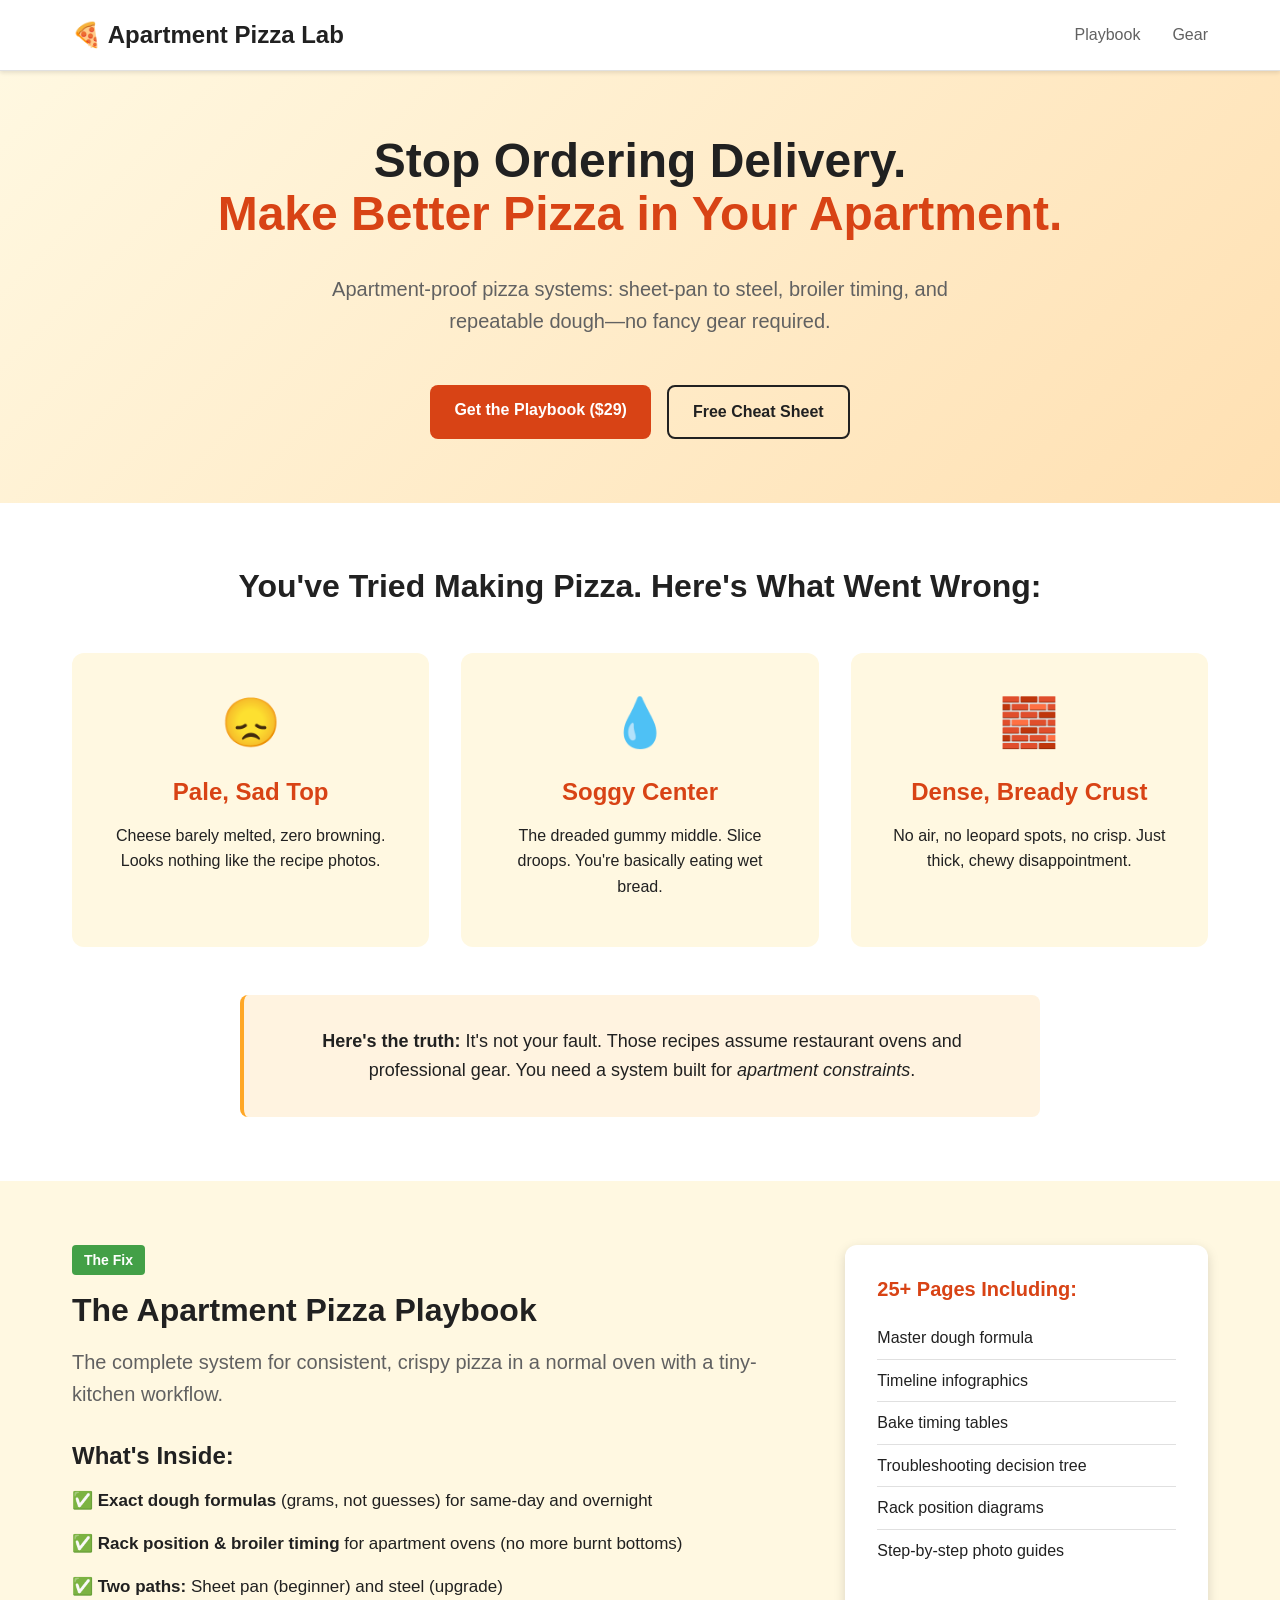
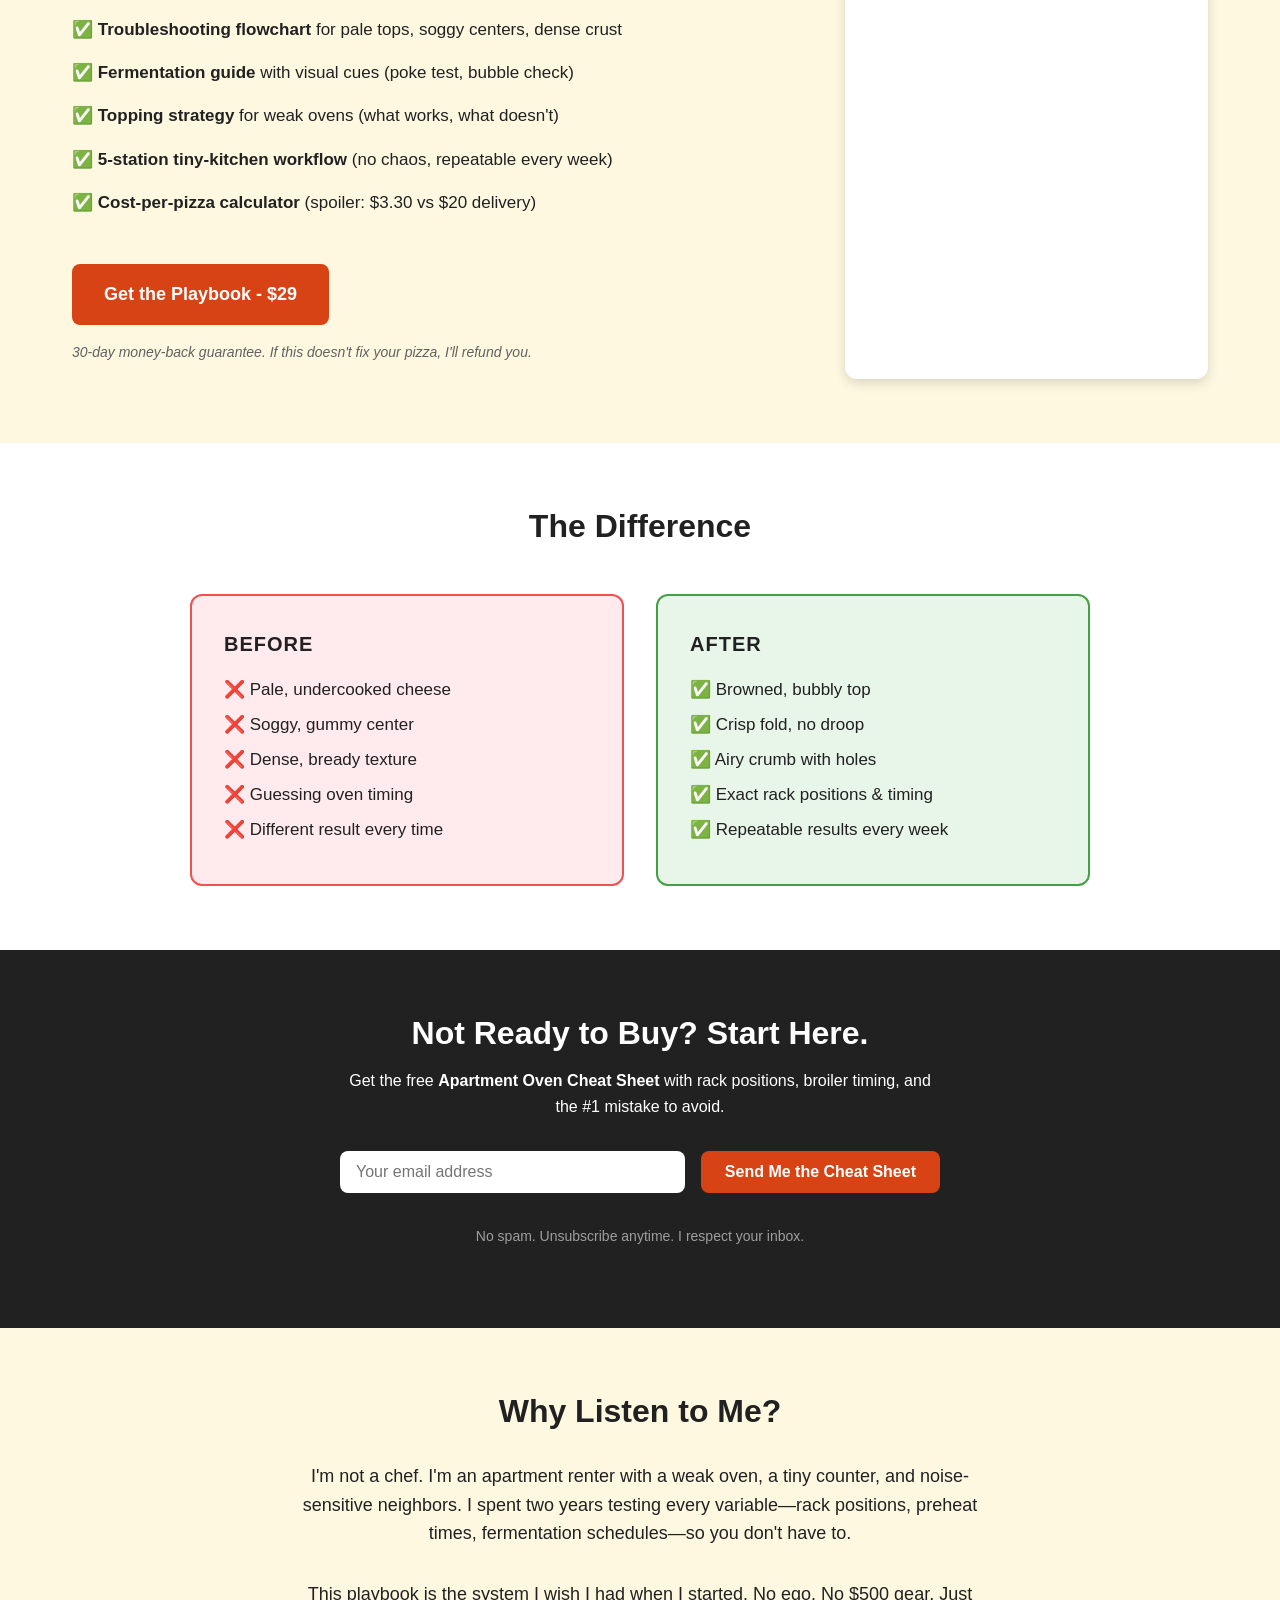
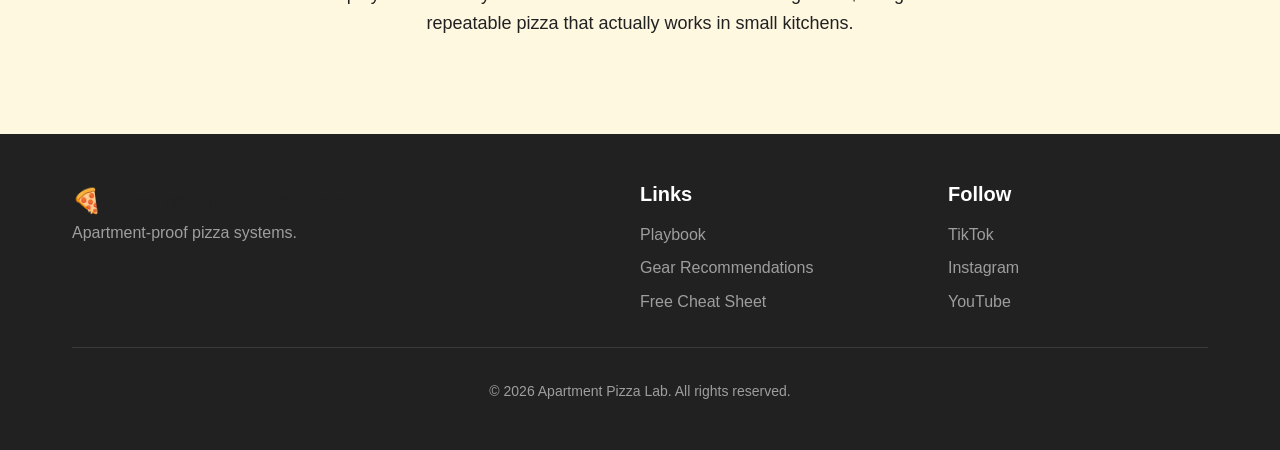
==== index.html @ 5cd03884 "Initial commit: Apartment Pizza Lab website with Playbook sales page and gear recommendations" ====
<!DOCTYPE html>
<html lang="en">
<head>
    <meta charset="UTF-8">
    <meta name="viewport" content="width=device-width, initial-scale=1.0">
    <title>Apartment Pizza Lab - Crispy Pizza in Your Tiny Kitchen</title>
    <meta name="description" content="Learn how to make restaurant-quality pizza in your apartment oven. No fancy gear required.">
    <link rel="stylesheet" href="css/styles.css">
</head>
<body>
    <!-- Header -->
    <header class="header">
        <div class="container">
            <div class="logo">🍕 Apartment Pizza Lab</div>
            <nav class="nav">
                <a href="#playbook">Playbook</a>
                <a href="gear.html">Gear</a>
            </nav>
        </div>
    </header>

    <!-- Hero Section -->
    <section class="hero">
        <div class="container">
            <h1 class="hero-title">
                Stop Ordering Delivery.<br>
                <span class="highlight">Make Better Pizza in Your Apartment.</span>
            </h1>
            <p class="hero-subtitle">
                Apartment-proof pizza systems: sheet-pan to steel, broiler timing, and repeatable dough—no fancy gear required.
            </p>
            <div class="hero-cta">
                <a href="#playbook" class="btn btn-primary">Get the Playbook ($29)</a>
                <a href="#free-guide" class="btn btn-secondary">Free Cheat Sheet</a>
            </div>
        </div>
    </section>

    <!-- Problem Section -->
    <section class="problem">
        <div class="container">
            <h2>You've Tried Making Pizza. Here's What Went Wrong:</h2>
            <div class="problem-grid">
                <div class="problem-card">
                    <div class="problem-icon">😞</div>
                    <h3>Pale, Sad Top</h3>
                    <p>Cheese barely melted, zero browning. Looks nothing like the recipe photos.</p>
                </div>
                <div class="problem-card">
                    <div class="problem-icon">💧</div>
                    <h3>Soggy Center</h3>
                    <p>The dreaded gummy middle. Slice droops. You're basically eating wet bread.</p>
                </div>
                <div class="problem-card">
                    <div class="problem-icon">🧱</div>
                    <h3>Dense, Bready Crust</h3>
                    <p>No air, no leopard spots, no crisp. Just thick, chewy disappointment.</p>
                </div>
            </div>
            <p class="problem-truth">
                <strong>Here's the truth:</strong> It's not your fault. Those recipes assume restaurant ovens and professional gear.
                You need a system built for <em>apartment constraints</em>.
            </p>
        </div>
    </section>

    <!-- Solution/Playbook Section -->
    <section id="playbook" class="playbook">
        <div class="container">
            <div class="playbook-content">
                <div class="playbook-text">
                    <div class="tag">The Fix</div>
                    <h2>The Apartment Pizza Playbook</h2>
                    <p class="playbook-description">
                        The complete system for consistent, crispy pizza in a normal oven with a tiny-kitchen workflow.
                    </p>

                    <h3>What's Inside:</h3>
                    <ul class="playbook-features">
                        <li>✅ <strong>Exact dough formulas</strong> (grams, not guesses) for same-day and overnight</li>
                        <li>✅ <strong>Rack position & broiler timing</strong> for apartment ovens (no more burnt bottoms)</li>
                        <li>✅ <strong>Two paths:</strong> Sheet pan (beginner) and steel (upgrade)</li>
                        <li>✅ <strong>Troubleshooting flowchart</strong> for pale tops, soggy centers, dense crust</li>
                        <li>✅ <strong>Fermentation guide</strong> with visual cues (poke test, bubble check)</li>
                        <li>✅ <strong>Topping strategy</strong> for weak ovens (what works, what doesn't)</li>
                        <li>✅ <strong>5-station tiny-kitchen workflow</strong> (no chaos, repeatable every week)</li>
                        <li>✅ <strong>Cost-per-pizza calculator</strong> (spoiler: $3.30 vs $20 delivery)</li>
                    </ul>

                    <div class="playbook-cta">
                        <a href="#" class="btn btn-primary btn-large" id="buy-playbook">
                            Get the Playbook - $29
                        </a>
                        <p class="playbook-guarantee">
                            30-day money-back guarantee. If this doesn't fix your pizza, I'll refund you.
                        </p>
                    </div>
                </div>

                <div class="playbook-preview">
                    <div class="preview-card">
                        <h4>25+ Pages Including:</h4>
                        <ul>
                            <li>Master dough formula</li>
                            <li>Timeline infographics</li>
                            <li>Bake timing tables</li>
                            <li>Troubleshooting decision tree</li>
                            <li>Rack position diagrams</li>
                            <li>Step-by-step photo guides</li>
                        </ul>
                    </div>
                </div>
            </div>
        </div>
    </section>

    <!-- Social Proof / Results -->
    <section class="results">
        <div class="container">
            <h2>The Difference</h2>
            <div class="comparison">
                <div class="comparison-before">
                    <div class="comparison-label">Before</div>
                    <p>❌ Pale, undercooked cheese</p>
                    <p>❌ Soggy, gummy center</p>
                    <p>❌ Dense, bready texture</p>
                    <p>❌ Guessing oven timing</p>
                    <p>❌ Different result every time</p>
                </div>
                <div class="comparison-after">
                    <div class="comparison-label">After</div>
                    <p>✅ Browned, bubbly top</p>
                    <p>✅ Crisp fold, no droop</p>
                    <p>✅ Airy crumb with holes</p>
                    <p>✅ Exact rack positions & timing</p>
                    <p>✅ Repeatable results every week</p>
                </div>
            </div>
        </div>
    </section>

    <!-- Free Opt-In -->
    <section id="free-guide" class="optin">
        <div class="container">
            <div class="optin-card">
                <h2>Not Ready to Buy? Start Here.</h2>
                <p>Get the free <strong>Apartment Oven Cheat Sheet</strong> with rack positions, broiler timing, and the #1 mistake to avoid.</p>

                <form class="optin-form" id="email-form">
                    <input
                        type="email"
                        placeholder="Your email address"
                        required
                        class="email-input"
                        id="email-input"
                    >
                    <button type="submit" class="btn btn-primary">
                        Send Me the Cheat Sheet
                    </button>
                </form>

                <p class="optin-privacy">No spam. Unsubscribe anytime. I respect your inbox.</p>
            </div>
        </div>
    </section>

    <!-- Why Trust Me -->
    <section class="about">
        <div class="container">
            <h2>Why Listen to Me?</h2>
            <p>
                I'm not a chef. I'm an apartment renter with a weak oven, a tiny counter, and noise-sensitive neighbors.
                I spent two years testing every variable—rack positions, preheat times, fermentation schedules—so you don't have to.
            </p>
            <p>
                This playbook is the system I wish I had when I started. No ego. No $500 gear.
                Just repeatable pizza that actually works in small kitchens.
            </p>
        </div>
    </section>

    <!-- Footer -->
    <footer class="footer">
        <div class="container">
            <div class="footer-content">
                <div class="footer-brand">
                    <div class="logo">🍕 Apartment Pizza Lab</div>
                    <p>Apartment-proof pizza systems.</p>
                </div>
                <div class="footer-links">
                    <h4>Links</h4>
                    <a href="#playbook">Playbook</a>
                    <a href="gear.html">Gear Recommendations</a>
                    <a href="#free-guide">Free Cheat Sheet</a>
                </div>
                <div class="footer-social">
                    <h4>Follow</h4>
                    <a href="#">TikTok</a>
                    <a href="#">Instagram</a>
                    <a href="#">YouTube</a>
                </div>
            </div>
            <div class="footer-bottom">
                <p>&copy; 2026 Apartment Pizza Lab. All rights reserved.</p>
            </div>
        </div>
    </footer>

    <script src="js/main.js"></script>
</body>
</html>
---- css/styles.css ----
/* ===========================
   RESET & BASE STYLES
   =========================== */

* {
    margin: 0;
    padding: 0;
    box-sizing: border-box;
}

:root {
    /* Colors - Pizza-inspired warm palette */
    --primary: #D84315;        /* Tomato red */
    --primary-dark: #BF360C;   /* Deep red */
    --secondary: #FFA726;      /* Crust gold */
    --bg-light: #FFF8E1;       /* Creamy background */
    --bg-white: #FFFFFF;
    --text-dark: #212121;
    --text-gray: #616161;
    --text-light: #9E9E9E;
    --border: #E0E0E0;
    --success: #43A047;

    /* Typography */
    --font-sans: -apple-system, BlinkMacSystemFont, "Segoe UI", Roboto, "Helvetica Neue", Arial, sans-serif;
    --font-display: "Helvetica Neue", Arial, sans-serif;

    /* Spacing */
    --spacing-xs: 0.5rem;
    --spacing-sm: 1rem;
    --spacing-md: 2rem;
    --spacing-lg: 3rem;
    --spacing-xl: 4rem;

    /* Border radius */
    --radius-sm: 4px;
    --radius-md: 8px;
    --radius-lg: 12px;

    /* Shadows */
    --shadow-sm: 0 2px 4px rgba(0,0,0,0.1);
    --shadow-md: 0 4px 12px rgba(0,0,0,0.15);
    --shadow-lg: 0 8px 24px rgba(0,0,0,0.2);
}

body {
    font-family: var(--font-sans);
    color: var(--text-dark);
    line-height: 1.6;
    background: var(--bg-white);
}

.container {
    max-width: 1200px;
    margin: 0 auto;
    padding: 0 var(--spacing-md);
}

/* ===========================
   TYPOGRAPHY
   =========================== */

h1, h2, h3, h4 {
    font-family: var(--font-display);
    font-weight: 700;
    line-height: 1.2;
    margin-bottom: var(--spacing-sm);
}

h1 { font-size: 2.5rem; }
h2 { font-size: 2rem; }
h3 { font-size: 1.5rem; }
h4 { font-size: 1.25rem; }

p {
    margin-bottom: var(--spacing-sm);
}

a {
    color: var(--primary);
    text-decoration: none;
}

a:hover {
    text-decoration: underline;
}

/* ===========================
   HEADER
   =========================== */

.header {
    background: var(--bg-white);
    border-bottom: 1px solid var(--border);
    padding: var(--spacing-sm) 0;
    position: sticky;
    top: 0;
    z-index: 100;
    box-shadow: var(--shadow-sm);
}

.header .container {
    display: flex;
    justify-content: space-between;
    align-items: center;
}

.logo {
    font-size: 1.5rem;
    font-weight: 700;
    color: var(--text-dark);
}

.logo a {
    color: var(--text-dark);
    text-decoration: none;
}

.nav {
    display: flex;
    gap: var(--spacing-md);
}

.nav a {
    color: var(--text-gray);
    font-weight: 500;
    text-decoration: none;
    transition: color 0.2s;
}

.nav a:hover {
    color: var(--primary);
    text-decoration: none;
}

/* ===========================
   BUTTONS
   =========================== */

.btn {
    display: inline-block;
    padding: 0.75rem 1.5rem;
    border-radius: var(--radius-md);
    font-weight: 600;
    text-align: center;
    cursor: pointer;
    transition: all 0.2s;
    text-decoration: none;
    border: none;
    font-size: 1rem;
}

.btn-primary {
    background: var(--primary);
    color: white;
}

.btn-primary:hover {
    background: var(--primary-dark);
    transform: translateY(-2px);
    box-shadow: var(--shadow-md);
    text-decoration: none;
}

.btn-secondary {
    background: transparent;
    color: var(--text-dark);
    border: 2px solid var(--text-dark);
}

.btn-secondary:hover {
    background: var(--text-dark);
    color: white;
    text-decoration: none;
}

.btn-large {
    padding: 1rem 2rem;
    font-size: 1.125rem;
}

.btn-small {
    padding: 0.5rem 1rem;
    font-size: 0.875rem;
}

.btn-affiliate {
    background: var(--secondary);
    color: var(--text-dark);
}

.btn-affiliate:hover {
    background: #FB8C00;
    text-decoration: none;
}

/* ===========================
   HERO SECTION
   =========================== */

.hero {
    background: linear-gradient(135deg, var(--bg-light) 0%, #FFE0B2 100%);
    padding: var(--spacing-xl) 0;
    text-align: center;
}

.hero-title {
    font-size: 3rem;
    margin-bottom: var(--spacing-md);
    line-height: 1.1;
}

.hero-title .highlight {
    color: var(--primary);
}

.hero-subtitle {
    font-size: 1.25rem;
    color: var(--text-gray);
    max-width: 700px;
    margin: 0 auto var(--spacing-lg);
}

.hero-cta {
    display: flex;
    gap: var(--spacing-sm);
    justify-content: center;
    flex-wrap: wrap;
}

/* ===========================
   PROBLEM SECTION
   =========================== */

.problem {
    padding: var(--spacing-xl) 0;
    background: var(--bg-white);
}

.problem h2 {
    text-align: center;
    margin-bottom: var(--spacing-lg);
}

.problem-grid {
    display: grid;
    grid-template-columns: repeat(auto-fit, minmax(280px, 1fr));
    gap: var(--spacing-md);
    margin-bottom: var(--spacing-lg);
}

.problem-card {
    background: var(--bg-light);
    padding: var(--spacing-md);
    border-radius: var(--radius-lg);
    text-align: center;
}

.problem-icon {
    font-size: 3rem;
    margin-bottom: var(--spacing-sm);
}

.problem-card h3 {
    color: var(--primary);
    margin-bottom: var(--spacing-sm);
}

.problem-truth {
    text-align: center;
    font-size: 1.125rem;
    max-width: 800px;
    margin: 0 auto;
    padding: var(--spacing-md);
    background: #FFF3E0;
    border-left: 4px solid var(--secondary);
    border-radius: var(--radius-md);
}

/* ===========================
   PLAYBOOK SECTION
   =========================== */

.playbook {
    padding: var(--spacing-xl) 0;
    background: var(--bg-light);
}

.playbook-content {
    display: grid;
    grid-template-columns: 2fr 1fr;
    gap: var(--spacing-lg);
}

.tag {
    display: inline-block;
    background: var(--success);
    color: white;
    padding: 0.25rem 0.75rem;
    border-radius: var(--radius-sm);
    font-size: 0.875rem;
    font-weight: 600;
    margin-bottom: var(--spacing-sm);
}

.playbook-description {
    font-size: 1.25rem;
    color: var(--text-gray);
    margin-bottom: var(--spacing-md);
}

.playbook-features {
    list-style: none;
    margin-bottom: var(--spacing-lg);
}

.playbook-features li {
    margin-bottom: var(--spacing-sm);
    font-size: 1.0625rem;
}

.playbook-cta {
    margin-top: var(--spacing-md);
}

.playbook-guarantee {
    margin-top: var(--spacing-sm);
    font-size: 0.875rem;
    color: var(--text-gray);
    font-style: italic;
}

.playbook-preview {
    background: white;
    padding: var(--spacing-md);
    border-radius: var(--radius-lg);
    box-shadow: var(--shadow-md);
}

.preview-card h4 {
    margin-bottom: var(--spacing-sm);
    color: var(--primary);
}

.preview-card ul {
    list-style: none;
    padding-left: 0;
}

.preview-card li {
    padding: 0.5rem 0;
    border-bottom: 1px solid var(--border);
}

.preview-card li:last-child {
    border-bottom: none;
}

/* ===========================
   RESULTS / COMPARISON
   =========================== */

.results {
    padding: var(--spacing-xl) 0;
    background: white;
}

.results h2 {
    text-align: center;
    margin-bottom: var(--spacing-lg);
}

.comparison {
    display: grid;
    grid-template-columns: 1fr 1fr;
    gap: var(--spacing-md);
    max-width: 900px;
    margin: 0 auto;
}

.comparison-before,
.comparison-after {
    padding: var(--spacing-md);
    border-radius: var(--radius-lg);
}

.comparison-before {
    background: #FFEBEE;
    border: 2px solid #EF5350;
}

.comparison-after {
    background: #E8F5E9;
    border: 2px solid var(--success);
}

.comparison-label {
    font-weight: 700;
    font-size: 1.25rem;
    margin-bottom: var(--spacing-sm);
    text-transform: uppercase;
    letter-spacing: 0.05em;
}

.comparison p {
    margin-bottom: 0.5rem;
    font-size: 1.0625rem;
}

/* ===========================
   OPT-IN SECTION
   =========================== */

.optin {
    padding: var(--spacing-xl) 0;
    background: var(--text-dark);
    color: white;
}

.optin-card {
    max-width: 600px;
    margin: 0 auto;
    text-align: center;
}

.optin-card h2 {
    color: white;
}

.optin-form {
    display: flex;
    gap: var(--spacing-sm);
    margin: var(--spacing-md) 0;
    flex-wrap: wrap;
}

.email-input {
    flex: 1;
    min-width: 250px;
    padding: 0.75rem 1rem;
    border: none;
    border-radius: var(--radius-md);
    font-size: 1rem;
}

.optin-privacy {
    font-size: 0.875rem;
    color: var(--text-light);
}

/* ===========================
   ABOUT SECTION
   =========================== */

.about {
    padding: var(--spacing-xl) 0;
    background: var(--bg-light);
    text-align: center;
}

.about h2 {
    margin-bottom: var(--spacing-md);
}

.about p {
    max-width: 700px;
    margin: 0 auto var(--spacing-md);
    font-size: 1.125rem;
}

/* ===========================
   GEAR PAGE STYLES
   =========================== */

.gear-hero {
    background: linear-gradient(135deg, var(--bg-light) 0%, #FFE0B2 100%);
    padding: var(--spacing-lg) 0;
    text-align: center;
}

.gear-hero h1 {
    margin-bottom: var(--spacing-sm);
}

.subtitle {
    font-size: 1.25rem;
    color: var(--text-gray);
    margin-bottom: var(--spacing-md);
}

.disclosure {
    font-size: 0.875rem;
    color: var(--text-gray);
    font-style: italic;
    background: #FFF3E0;
    padding: var(--spacing-sm);
    border-radius: var(--radius-md);
    display: inline-block;
}

.gear-section {
    padding: var(--spacing-xl) 0;
}

.gear-section-alt {
    background: var(--bg-light);
}

.section-intro {
    text-align: center;
    font-size: 1.125rem;
    color: var(--text-gray);
    max-width: 700px;
    margin: 0 auto var(--spacing-lg);
}

.gear-grid {
    display: grid;
    grid-template-columns: repeat(auto-fit, minmax(300px, 1fr));
    gap: var(--spacing-md);
}

.gear-card {
    background: white;
    padding: var(--spacing-md);
    border-radius: var(--radius-lg);
    box-shadow: var(--shadow-sm);
    border: 1px solid var(--border);
}

.gear-image-placeholder {
    font-size: 4rem;
    text-align: center;
    margin-bottom: var(--spacing-sm);
    background: var(--bg-light);
    padding: var(--spacing-md);
    border-radius: var(--radius-md);
}

.gear-card h3 {
    color: var(--text-dark);
    margin-bottom: var(--spacing-xs);
}

.gear-price {
    font-size: 1.25rem;
    font-weight: 700;
    color: var(--primary);
    margin-bottom: var(--spacing-sm);
}

.gear-why {
    margin-bottom: var(--spacing-sm);
    padding: var(--spacing-xs);
    background: #FFF3E0;
    border-radius: var(--radius-sm);
    font-size: 0.9375rem;
}

.gear-desc {
    margin-bottom: var(--spacing-md);
    color: var(--text-gray);
}

.gear-alt {
    margin-top: var(--spacing-sm);
    font-size: 0.875rem;
    color: var(--text-gray);
}

/* My Setup List */
.setup-list {
    max-width: 800px;
    margin: 0 auto;
}

.setup-item {
    display: flex;
    gap: var(--spacing-md);
    padding: var(--spacing-md);
    background: white;
    border-radius: var(--radius-md);
    margin-bottom: var(--spacing-sm);
    box-shadow: var(--shadow-sm);
}

.setup-icon {
    font-size: 1.5rem;
    color: var(--success);
    font-weight: 700;
}

.setup-details h4 {
    margin-bottom: var(--spacing-xs);
}

.setup-details p {
    color: var(--text-gray);
    margin-bottom: var(--spacing-xs);
}

.setup-link {
    font-size: 0.875rem;
    font-weight: 600;
}

/* What NOT to Buy */
.avoid-list {
    max-width: 800px;
    margin: 0 auto;
}

.avoid-item {
    padding: var(--spacing-md);
    background: #FFEBEE;
    border-left: 4px solid #EF5350;
    border-radius: var(--radius-md);
    margin-bottom: var(--spacing-md);
}

.avoid-item h4 {
    color: #C62828;
    margin-bottom: var(--spacing-xs);
}

/* Gear CTA */
.gear-cta {
    padding: var(--spacing-xl) 0;
    background: var(--bg-light);
}

.cta-card {
    max-width: 700px;
    margin: 0 auto;
    text-align: center;
    background: white;
    padding: var(--spacing-lg);
    border-radius: var(--radius-lg);
    box-shadow: var(--shadow-md);
}

.cta-card h2 {
    margin-bottom: var(--spacing-md);
}

.cta-card p {
    margin-bottom: var(--spacing-md);
    font-size: 1.125rem;
}

/* ===========================
   FOOTER
   =========================== */

.footer {
    background: var(--text-dark);
    color: white;
    padding: var(--spacing-lg) 0 var(--spacing-md);
}

.footer-content {
    display: grid;
    grid-template-columns: 2fr 1fr 1fr;
    gap: var(--spacing-lg);
    margin-bottom: var(--spacing-md);
    padding-bottom: var(--spacing-md);
    border-bottom: 1px solid rgba(255,255,255,0.1);
}

.footer-brand p {
    color: var(--text-light);
}

.footer-links,
.footer-social {
    display: flex;
    flex-direction: column;
    gap: var(--spacing-xs);
}

.footer-links h4,
.footer-social h4 {
    margin-bottom: var(--spacing-xs);
    color: white;
}

.footer a {
    color: var(--text-light);
    transition: color 0.2s;
}

.footer a:hover {
    color: white;
}

.footer-bottom {
    text-align: center;
    color: var(--text-light);
    font-size: 0.875rem;
}

.footer-disclosure {
    margin-top: var(--spacing-xs);
    font-style: italic;
}

/* ===========================
   MOBILE RESPONSIVE
   =========================== */

@media (max-width: 768px) {
    h1 { font-size: 2rem; }
    h2 { font-size: 1.5rem; }

    .hero-title {
        font-size: 2rem;
    }

    .hero-cta {
        flex-direction: column;
    }

    .btn {
        width: 100%;
    }

    .playbook-content {
        grid-template-columns: 1fr;
    }

    .comparison {
        grid-template-columns: 1fr;
    }

    .optin-form {
        flex-direction: column;
    }

    .email-input {
        width: 100%;
    }

    .footer-content {
        grid-template-columns: 1fr;
    }

    .nav {
        gap: var(--spacing-sm);
    }

    .gear-grid {
        grid-template-columns: 1fr;
    }
}

@media (max-width: 480px) {
    :root {
        --spacing-md: 1rem;
        --spacing-lg: 2rem;
        --spacing-xl: 3rem;
    }

    .container {
        padding: 0 var(--spacing-sm);
    }
}
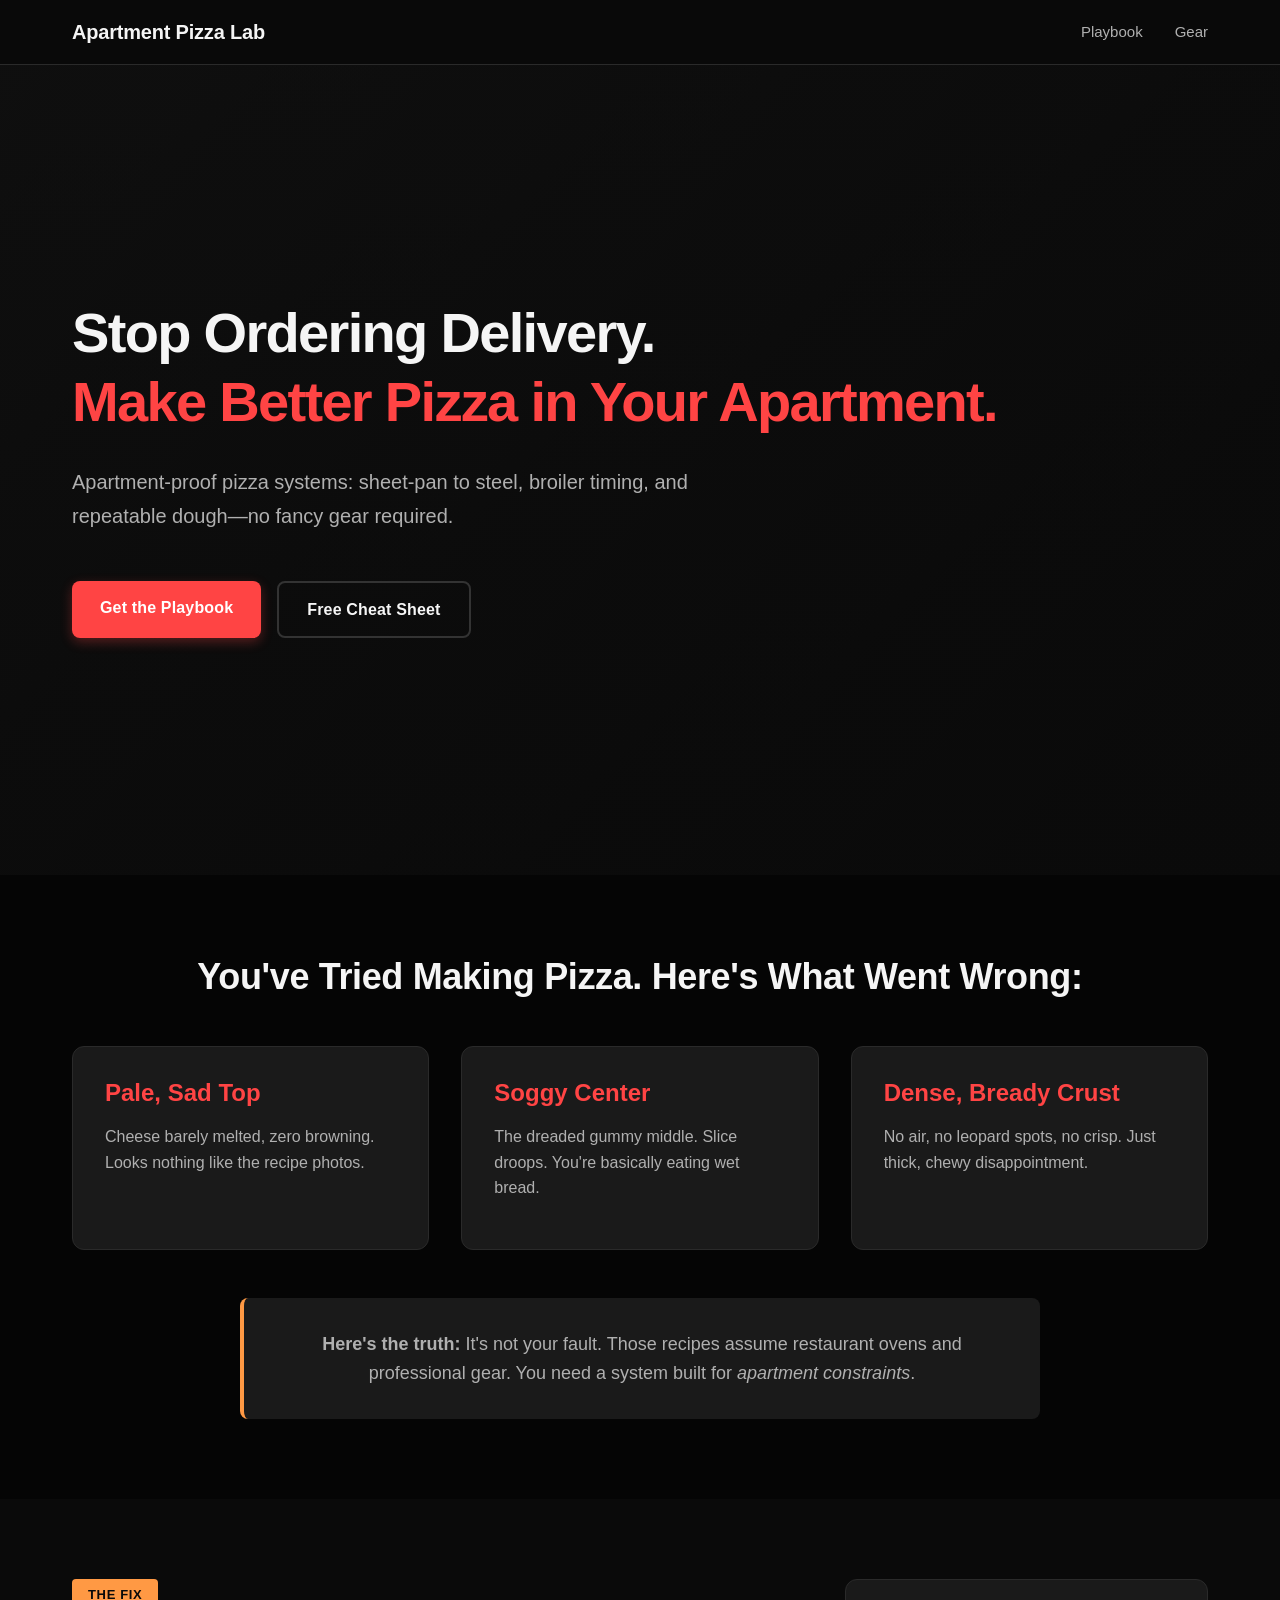
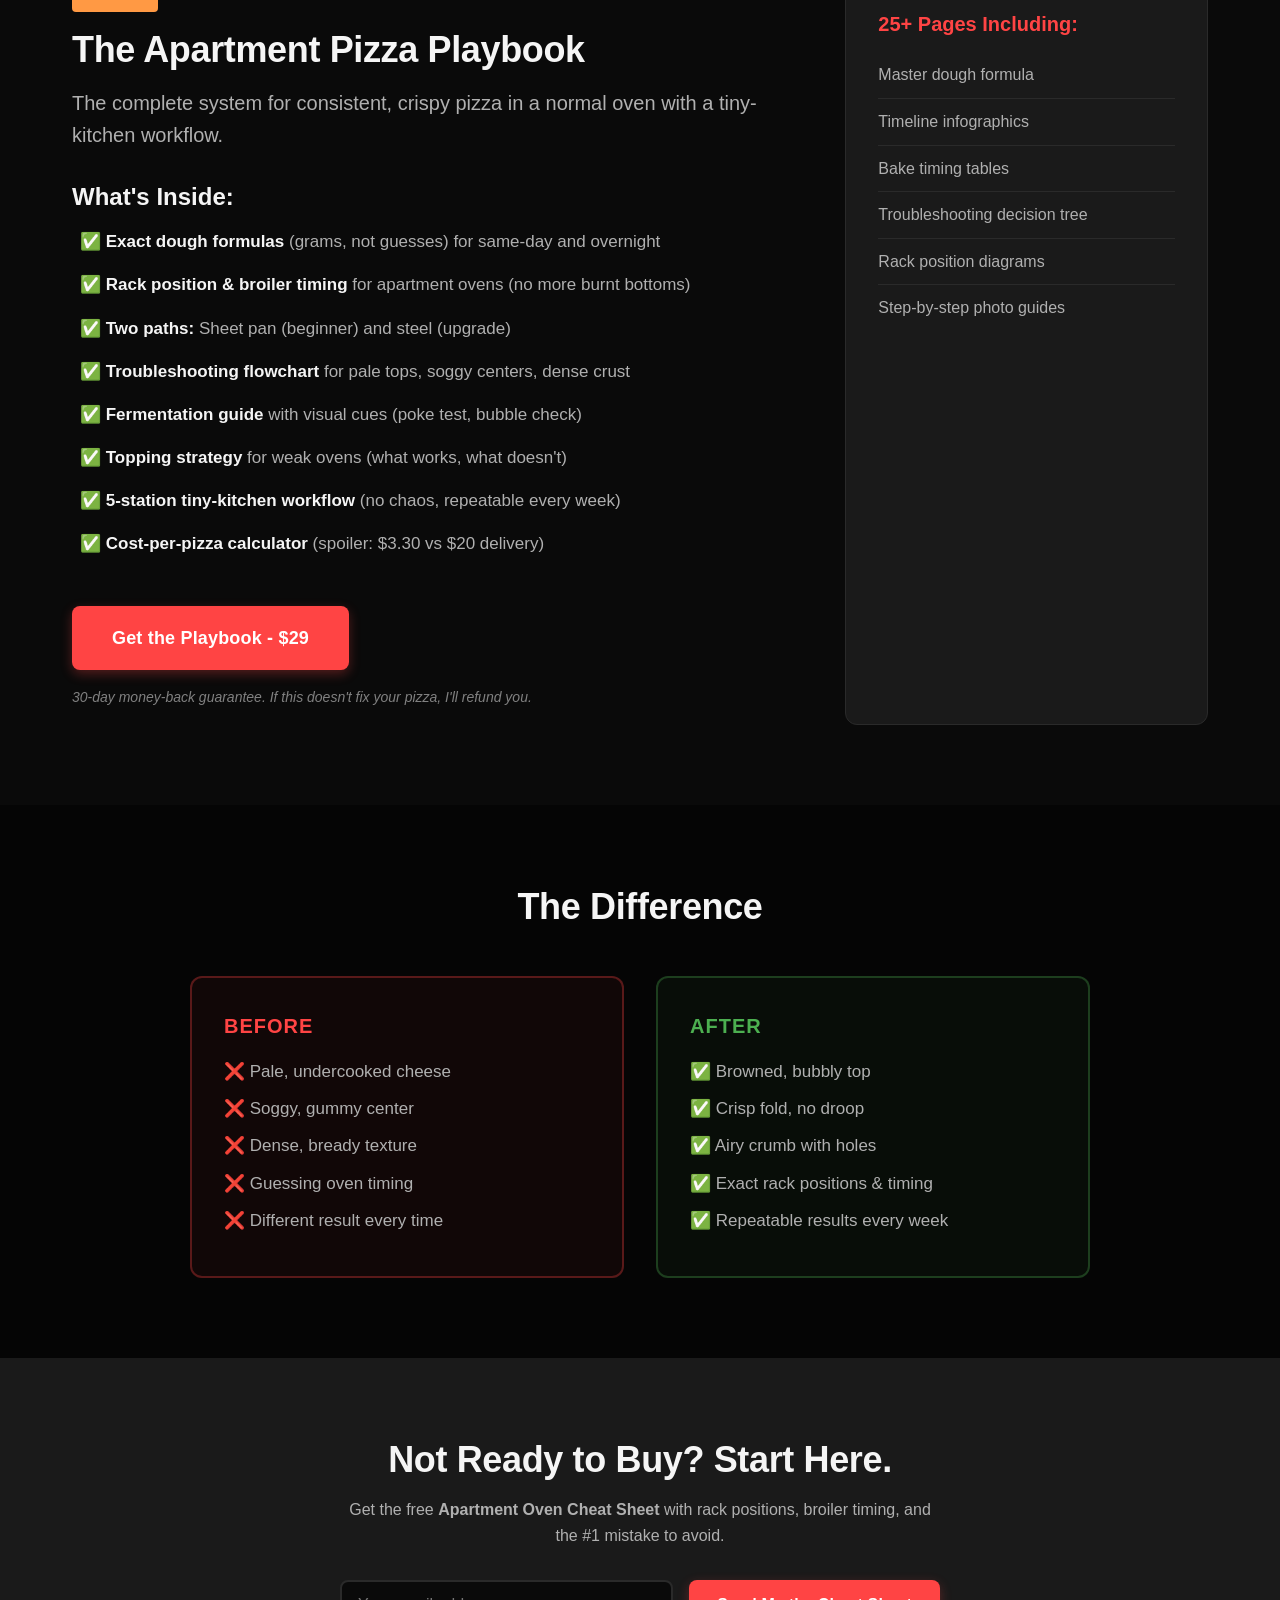
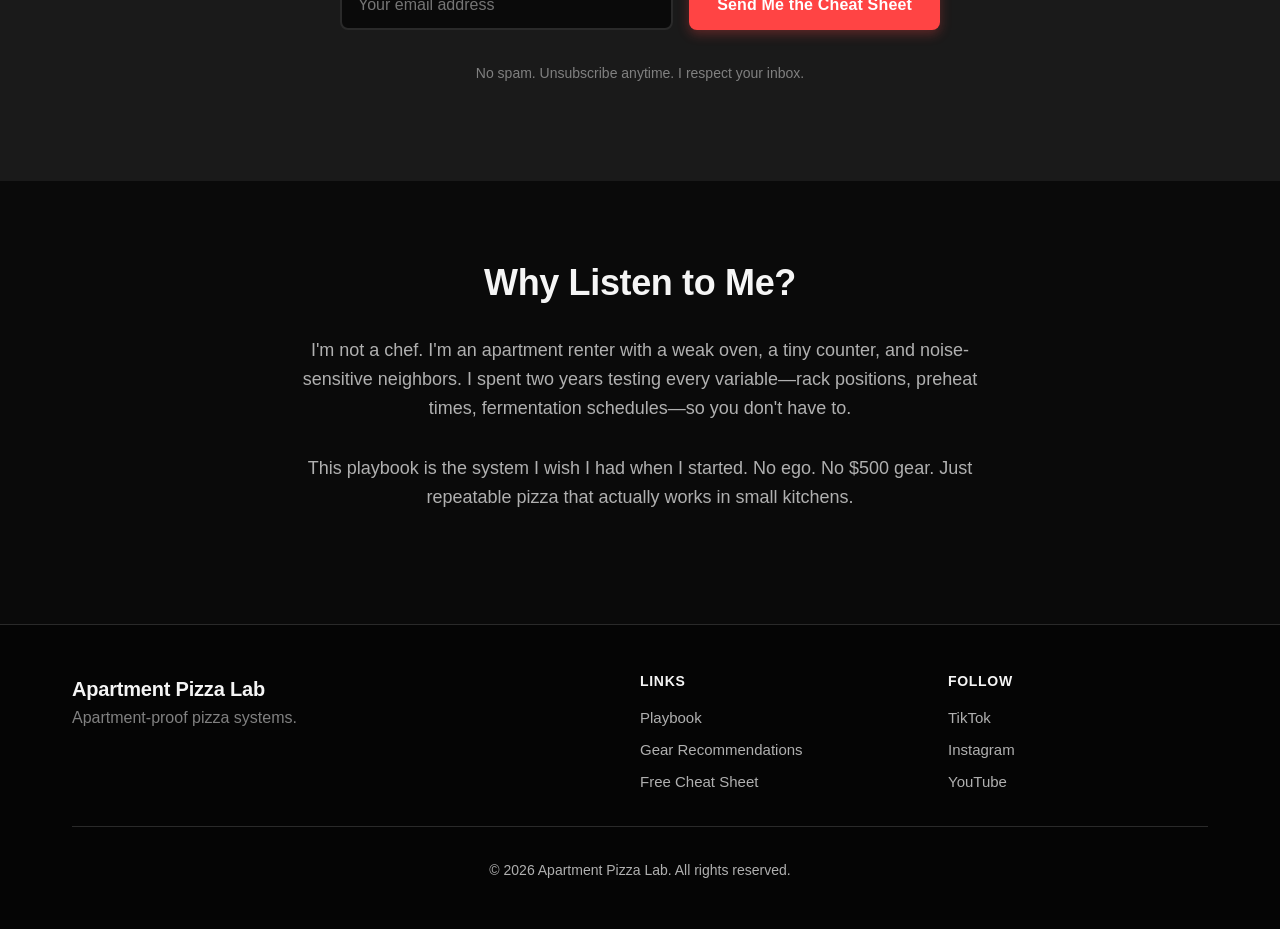
==== commit 1cfe630e: "Redesign: Dark theme, video hero background, removed all emojis, premium aesthetic" ====
--- a/index.html
+++ b/index.html
@@ -11,7 +11,7 @@
     <!-- Header -->
     <header class="header">
         <div class="container">
-            <div class="logo">🍕 Apartment Pizza Lab</div>
+            <div class="logo">Apartment Pizza Lab</div>
             <nav class="nav">
                 <a href="#playbook">Playbook</a>
                 <a href="gear.html">Gear</a>
@@ -19,19 +19,30 @@
         </div>
     </header>
 
-    <!-- Hero Section -->
+    <!-- Hero Section with Video Background -->
     <section class="hero">
-        <div class="container">
-            <h1 class="hero-title">
-                Stop Ordering Delivery.<br>
-                <span class="highlight">Make Better Pizza in Your Apartment.</span>
-            </h1>
-            <p class="hero-subtitle">
-                Apartment-proof pizza systems: sheet-pan to steel, broiler timing, and repeatable dough—no fancy gear required.
-            </p>
-            <div class="hero-cta">
-                <a href="#playbook" class="btn btn-primary">Get the Playbook ($29)</a>
-                <a href="#free-guide" class="btn btn-secondary">Free Cheat Sheet</a>
+        <div class="hero-video-container">
+            <!-- Replace this src with your actual pizza video -->
+            <video autoplay muted loop playsinline class="hero-video">
+                <source src="images/hero-pizza.mp4" type="video/mp4">
+                <!-- Fallback for browsers that don't support video -->
+            </video>
+            <div class="hero-overlay"></div>
+        </div>
+
+        <div class="hero-content">
+            <div class="container">
+                <h1 class="hero-title">
+                    Stop Ordering Delivery.
+                    <span class="hero-title-accent">Make Better Pizza in Your Apartment.</span>
+                </h1>
+                <p class="hero-subtitle">
+                    Apartment-proof pizza systems: sheet-pan to steel, broiler timing, and repeatable dough—no fancy gear required.
+                </p>
+                <div class="hero-cta">
+                    <a href="#playbook" class="btn btn-primary">Get the Playbook</a>
+                    <a href="#free-guide" class="btn btn-secondary">Free Cheat Sheet</a>
+                </div>
             </div>
         </div>
     </section>
@@ -42,17 +53,14 @@
             <h2>You've Tried Making Pizza. Here's What Went Wrong:</h2>
             <div class="problem-grid">
                 <div class="problem-card">
-                    <div class="problem-icon">😞</div>
                     <h3>Pale, Sad Top</h3>
                     <p>Cheese barely melted, zero browning. Looks nothing like the recipe photos.</p>
                 </div>
                 <div class="problem-card">
-                    <div class="problem-icon">💧</div>
                     <h3>Soggy Center</h3>
                     <p>The dreaded gummy middle. Slice droops. You're basically eating wet bread.</p>
                 </div>
                 <div class="problem-card">
-                    <div class="problem-icon">🧱</div>
                     <h3>Dense, Bready Crust</h3>
                     <p>No air, no leopard spots, no crisp. Just thick, chewy disappointment.</p>
                 </div>
@@ -184,7 +192,7 @@
         <div class="container">
             <div class="footer-content">
                 <div class="footer-brand">
-                    <div class="logo">🍕 Apartment Pizza Lab</div>
+                    <div class="logo">Apartment Pizza Lab</div>
                     <p>Apartment-proof pizza systems.</p>
                 </div>
                 <div class="footer-links">
--- a/css/styles.css
+++ b/css/styles.css
@@ -9,28 +9,35 @@
 }
 
 :root {
-    /* Colors - Pizza-inspired warm palette */
-    --primary: #D84315;        /* Tomato red */
-    --primary-dark: #BF360C;   /* Deep red */
-    --secondary: #FFA726;      /* Crust gold */
-    --bg-light: #FFF8E1;       /* Creamy background */
-    --bg-white: #FFFFFF;
-    --text-dark: #212121;
-    --text-gray: #616161;
-    --text-light: #9E9E9E;
-    --border: #E0E0E0;
-    --success: #43A047;
+    /* Dark Theme Colors */
+    --bg-dark: #0a0a0a;
+    --bg-darker: #050505;
+    --bg-card: #1a1a1a;
+    --bg-card-hover: #222222;
+
+    --text-primary: #f5f5f5;
+    --text-secondary: #b0b0b0;
+    --text-muted: #808080;
+
+    /* Accent colors - pizza inspired */
+    --accent-primary: #ff4444;      /* Tomato red */
+    --accent-primary-hover: #ff6666;
+    --accent-secondary: #ff9944;    /* Warm orange */
+    --accent-gold: #ffd700;         /* Parmesan gold */
+
+    --border: #2a2a2a;
+    --border-light: #333333;
 
     /* Typography */
     --font-sans: -apple-system, BlinkMacSystemFont, "Segoe UI", Roboto, "Helvetica Neue", Arial, sans-serif;
-    --font-display: "Helvetica Neue", Arial, sans-serif;
+    --font-display: "Helvetica Neue", Helvetica, Arial, sans-serif;
 
     /* Spacing */
     --spacing-xs: 0.5rem;
     --spacing-sm: 1rem;
     --spacing-md: 2rem;
     --spacing-lg: 3rem;
-    --spacing-xl: 4rem;
+    --spacing-xl: 5rem;
 
     /* Border radius */
     --radius-sm: 4px;
@@ -38,16 +45,18 @@
     --radius-lg: 12px;
 
     /* Shadows */
-    --shadow-sm: 0 2px 4px rgba(0,0,0,0.1);
-    --shadow-md: 0 4px 12px rgba(0,0,0,0.15);
-    --shadow-lg: 0 8px 24px rgba(0,0,0,0.2);
+    --shadow-sm: 0 2px 8px rgba(0,0,0,0.4);
+    --shadow-md: 0 4px 16px rgba(0,0,0,0.5);
+    --shadow-lg: 0 8px 32px rgba(0,0,0,0.6);
 }
 
 body {
     font-family: var(--font-sans);
-    color: var(--text-dark);
+    color: var(--text-primary);
     line-height: 1.6;
-    background: var(--bg-white);
+    background: var(--bg-dark);
+    -webkit-font-smoothing: antialiased;
+    -moz-osx-font-smoothing: grayscale;
 }
 
 .container {
@@ -65,24 +74,27 @@
     font-weight: 700;
     line-height: 1.2;
     margin-bottom: var(--spacing-sm);
-}
-
-h1 { font-size: 2.5rem; }
-h2 { font-size: 2rem; }
+    color: var(--text-primary);
+}
+
+h1 { font-size: 3rem; letter-spacing: -0.02em; }
+h2 { font-size: 2.25rem; letter-spacing: -0.01em; }
 h3 { font-size: 1.5rem; }
 h4 { font-size: 1.25rem; }
 
 p {
     margin-bottom: var(--spacing-sm);
+    color: var(--text-secondary);
 }
 
 a {
-    color: var(--primary);
+    color: var(--accent-primary);
     text-decoration: none;
+    transition: color 0.2s;
 }
 
 a:hover {
-    text-decoration: underline;
+    color: var(--accent-primary-hover);
 }
 
 /* ===========================
@@ -90,13 +102,13 @@
    =========================== */
 
 .header {
-    background: var(--bg-white);
+    background: rgba(10, 10, 10, 0.95);
+    backdrop-filter: blur(10px);
     border-bottom: 1px solid var(--border);
     padding: var(--spacing-sm) 0;
     position: sticky;
     top: 0;
     z-index: 100;
-    box-shadow: var(--shadow-sm);
 }
 
 .header .container {
@@ -106,14 +118,19 @@
 }
 
 .logo {
-    font-size: 1.5rem;
+    font-size: 1.25rem;
     font-weight: 700;
-    color: var(--text-dark);
+    color: var(--text-primary);
+    letter-spacing: -0.01em;
 }
 
 .logo a {
-    color: var(--text-dark);
+    color: var(--text-primary);
     text-decoration: none;
+}
+
+.logo a:hover {
+    color: var(--accent-primary);
 }
 
 .nav {
@@ -122,15 +139,15 @@
 }
 
 .nav a {
-    color: var(--text-gray);
+    color: var(--text-secondary);
     font-weight: 500;
     text-decoration: none;
     transition: color 0.2s;
+    font-size: 0.9375rem;
 }
 
 .nav a:hover {
-    color: var(--primary);
-    text-decoration: none;
+    color: var(--text-primary);
 }
 
 /* ===========================
@@ -139,92 +156,142 @@
 
 .btn {
     display: inline-block;
-    padding: 0.75rem 1.5rem;
+    padding: 0.875rem 1.75rem;
     border-radius: var(--radius-md);
     font-weight: 600;
     text-align: center;
     cursor: pointer;
-    transition: all 0.2s;
+    transition: all 0.3s ease;
     text-decoration: none;
     border: none;
     font-size: 1rem;
+    letter-spacing: 0.01em;
 }
 
 .btn-primary {
-    background: var(--primary);
+    background: var(--accent-primary);
     color: white;
+    box-shadow: 0 4px 12px rgba(255, 68, 68, 0.3);
 }
 
 .btn-primary:hover {
-    background: var(--primary-dark);
+    background: var(--accent-primary-hover);
     transform: translateY(-2px);
-    box-shadow: var(--shadow-md);
-    text-decoration: none;
+    box-shadow: 0 6px 20px rgba(255, 68, 68, 0.4);
+    color: white;
 }
 
 .btn-secondary {
     background: transparent;
-    color: var(--text-dark);
-    border: 2px solid var(--text-dark);
+    color: var(--text-primary);
+    border: 2px solid var(--border-light);
 }
 
 .btn-secondary:hover {
-    background: var(--text-dark);
-    color: white;
-    text-decoration: none;
+    background: var(--bg-card);
+    border-color: var(--text-secondary);
+    color: var(--text-primary);
 }
 
 .btn-large {
-    padding: 1rem 2rem;
+    padding: 1.125rem 2.5rem;
     font-size: 1.125rem;
 }
 
 .btn-small {
-    padding: 0.5rem 1rem;
+    padding: 0.625rem 1.25rem;
     font-size: 0.875rem;
 }
 
 .btn-affiliate {
-    background: var(--secondary);
-    color: var(--text-dark);
+    background: var(--accent-secondary);
+    color: var(--bg-dark);
 }
 
 .btn-affiliate:hover {
-    background: #FB8C00;
-    text-decoration: none;
-}
-
-/* ===========================
-   HERO SECTION
+    background: var(--accent-gold);
+    color: var(--bg-dark);
+}
+
+/* ===========================
+   HERO SECTION WITH VIDEO
    =========================== */
 
 .hero {
-    background: linear-gradient(135deg, var(--bg-light) 0%, #FFE0B2 100%);
-    padding: var(--spacing-xl) 0;
-    text-align: center;
+    position: relative;
+    min-height: 90vh;
+    display: flex;
+    align-items: center;
+    overflow: hidden;
+}
+
+.hero-video-container {
+    position: absolute;
+    top: 0;
+    left: 0;
+    width: 100%;
+    height: 100%;
+    overflow: hidden;
+    z-index: 0;
+}
+
+.hero-video {
+    position: absolute;
+    top: 50%;
+    left: 50%;
+    min-width: 100%;
+    min-height: 100%;
+    width: auto;
+    height: auto;
+    transform: translate(-50%, -50%);
+    object-fit: cover;
+}
+
+.hero-overlay {
+    position: absolute;
+    top: 0;
+    left: 0;
+    width: 100%;
+    height: 100%;
+    background: linear-gradient(
+        to bottom,
+        rgba(10, 10, 10, 0.7) 0%,
+        rgba(10, 10, 10, 0.85) 100%
+    );
+    z-index: 1;
+}
+
+.hero-content {
+    position: relative;
+    z-index: 2;
+    width: 100%;
 }
 
 .hero-title {
-    font-size: 3rem;
+    font-size: 3.5rem;
     margin-bottom: var(--spacing-md);
     line-height: 1.1;
-}
-
-.hero-title .highlight {
-    color: var(--primary);
+    font-weight: 800;
+    letter-spacing: -0.03em;
+}
+
+.hero-title-accent {
+    display: block;
+    color: var(--accent-primary);
+    margin-top: 0.5rem;
 }
 
 .hero-subtitle {
     font-size: 1.25rem;
-    color: var(--text-gray);
+    color: var(--text-secondary);
     max-width: 700px;
-    margin: 0 auto var(--spacing-lg);
+    margin-bottom: var(--spacing-lg);
+    line-height: 1.7;
 }
 
 .hero-cta {
     display: flex;
     gap: var(--spacing-sm);
-    justify-content: center;
     flex-wrap: wrap;
 }
 
@@ -234,7 +301,7 @@
 
 .problem {
     padding: var(--spacing-xl) 0;
-    background: var(--bg-white);
+    background: var(--bg-darker);
 }
 
 .problem h2 {
@@ -250,19 +317,21 @@
 }
 
 .problem-card {
-    background: var(--bg-light);
+    background: var(--bg-card);
     padding: var(--spacing-md);
     border-radius: var(--radius-lg);
-    text-align: center;
-}
-
-.problem-icon {
-    font-size: 3rem;
-    margin-bottom: var(--spacing-sm);
+    border: 1px solid var(--border);
+    transition: all 0.3s;
+}
+
+.problem-card:hover {
+    background: var(--bg-card-hover);
+    border-color: var(--border-light);
+    transform: translateY(-4px);
 }
 
 .problem-card h3 {
-    color: var(--primary);
+    color: var(--accent-primary);
     margin-bottom: var(--spacing-sm);
 }
 
@@ -270,10 +339,10 @@
     text-align: center;
     font-size: 1.125rem;
     max-width: 800px;
-    margin: 0 auto;
+    margin: var(--spacing-lg) auto 0;
     padding: var(--spacing-md);
-    background: #FFF3E0;
-    border-left: 4px solid var(--secondary);
+    background: var(--bg-card);
+    border-left: 4px solid var(--accent-secondary);
     border-radius: var(--radius-md);
 }
 
@@ -283,7 +352,7 @@
 
 .playbook {
     padding: var(--spacing-xl) 0;
-    background: var(--bg-light);
+    background: var(--bg-dark);
 }
 
 .playbook-content {
@@ -294,18 +363,20 @@
 
 .tag {
     display: inline-block;
-    background: var(--success);
-    color: white;
-    padding: 0.25rem 0.75rem;
+    background: var(--accent-secondary);
+    color: var(--bg-dark);
+    padding: 0.375rem 1rem;
     border-radius: var(--radius-sm);
-    font-size: 0.875rem;
-    font-weight: 600;
+    font-size: 0.8125rem;
+    font-weight: 700;
+    text-transform: uppercase;
+    letter-spacing: 0.05em;
     margin-bottom: var(--spacing-sm);
 }
 
 .playbook-description {
     font-size: 1.25rem;
-    color: var(--text-gray);
+    color: var(--text-secondary);
     margin-bottom: var(--spacing-md);
 }
 
@@ -317,6 +388,12 @@
 .playbook-features li {
     margin-bottom: var(--spacing-sm);
     font-size: 1.0625rem;
+    padding-left: 0.5rem;
+    color: var(--text-secondary);
+}
+
+.playbook-features strong {
+    color: var(--text-primary);
 }
 
 .playbook-cta {
@@ -326,20 +403,20 @@
 .playbook-guarantee {
     margin-top: var(--spacing-sm);
     font-size: 0.875rem;
-    color: var(--text-gray);
+    color: var(--text-muted);
     font-style: italic;
 }
 
 .playbook-preview {
-    background: white;
+    background: var(--bg-card);
     padding: var(--spacing-md);
     border-radius: var(--radius-lg);
-    box-shadow: var(--shadow-md);
+    border: 1px solid var(--border);
 }
 
 .preview-card h4 {
     margin-bottom: var(--spacing-sm);
-    color: var(--primary);
+    color: var(--accent-primary);
 }
 
 .preview-card ul {
@@ -348,8 +425,9 @@
 }
 
 .preview-card li {
-    padding: 0.5rem 0;
+    padding: 0.625rem 0;
     border-bottom: 1px solid var(--border);
+    color: var(--text-secondary);
 }
 
 .preview-card li:last-child {
@@ -362,7 +440,7 @@
 
 .results {
     padding: var(--spacing-xl) 0;
-    background: white;
+    background: var(--bg-darker);
 }
 
 .results h2 {
@@ -382,16 +460,17 @@
 .comparison-after {
     padding: var(--spacing-md);
     border-radius: var(--radius-lg);
+    border: 2px solid;
 }
 
 .comparison-before {
-    background: #FFEBEE;
-    border: 2px solid #EF5350;
+    background: rgba(255, 68, 68, 0.05);
+    border-color: rgba(255, 68, 68, 0.3);
 }
 
 .comparison-after {
-    background: #E8F5E9;
-    border: 2px solid var(--success);
+    background: rgba(76, 175, 80, 0.05);
+    border-color: rgba(76, 175, 80, 0.3);
 }
 
 .comparison-label {
@@ -402,8 +481,16 @@
     letter-spacing: 0.05em;
 }
 
+.comparison-before .comparison-label {
+    color: var(--accent-primary);
+}
+
+.comparison-after .comparison-label {
+    color: #4caf50;
+}
+
 .comparison p {
-    margin-bottom: 0.5rem;
+    margin-bottom: 0.625rem;
     font-size: 1.0625rem;
 }
 
@@ -413,18 +500,13 @@
 
 .optin {
     padding: var(--spacing-xl) 0;
-    background: var(--text-dark);
-    color: white;
+    background: var(--bg-card);
 }
 
 .optin-card {
     max-width: 600px;
     margin: 0 auto;
     text-align: center;
-}
-
-.optin-card h2 {
-    color: white;
 }
 
 .optin-form {
@@ -437,15 +519,23 @@
 .email-input {
     flex: 1;
     min-width: 250px;
-    padding: 0.75rem 1rem;
-    border: none;
+    padding: 0.875rem 1rem;
+    border: 2px solid var(--border);
+    background: var(--bg-dark);
+    color: var(--text-primary);
     border-radius: var(--radius-md);
     font-size: 1rem;
+    transition: border-color 0.2s;
+}
+
+.email-input:focus {
+    outline: none;
+    border-color: var(--accent-primary);
 }
 
 .optin-privacy {
     font-size: 0.875rem;
-    color: var(--text-light);
+    color: var(--text-muted);
 }
 
 /* ===========================
@@ -454,7 +544,7 @@
 
 .about {
     padding: var(--spacing-xl) 0;
-    background: var(--bg-light);
+    background: var(--bg-dark);
     text-align: center;
 }
 
@@ -473,9 +563,10 @@
    =========================== */
 
 .gear-hero {
-    background: linear-gradient(135deg, var(--bg-light) 0%, #FFE0B2 100%);
+    background: var(--bg-darker);
     padding: var(--spacing-lg) 0;
     text-align: center;
+    border-bottom: 1px solid var(--border);
 }
 
 .gear-hero h1 {
@@ -484,32 +575,34 @@
 
 .subtitle {
     font-size: 1.25rem;
-    color: var(--text-gray);
+    color: var(--text-secondary);
     margin-bottom: var(--spacing-md);
 }
 
 .disclosure {
     font-size: 0.875rem;
-    color: var(--text-gray);
+    color: var(--text-muted);
     font-style: italic;
-    background: #FFF3E0;
-    padding: var(--spacing-sm);
+    background: var(--bg-card);
+    padding: var(--spacing-sm) var(--spacing-md);
     border-radius: var(--radius-md);
     display: inline-block;
+    border: 1px solid var(--border);
 }
 
 .gear-section {
     padding: var(--spacing-xl) 0;
+    background: var(--bg-dark);
 }
 
 .gear-section-alt {
-    background: var(--bg-light);
+    background: var(--bg-darker);
 }
 
 .section-intro {
     text-align: center;
     font-size: 1.125rem;
-    color: var(--text-gray);
+    color: var(--text-secondary);
     max-width: 700px;
     margin: 0 auto var(--spacing-lg);
 }
@@ -521,51 +614,49 @@
 }
 
 .gear-card {
-    background: white;
+    background: var(--bg-card);
     padding: var(--spacing-md);
     border-radius: var(--radius-lg);
-    box-shadow: var(--shadow-sm);
     border: 1px solid var(--border);
-}
-
-.gear-image-placeholder {
-    font-size: 4rem;
-    text-align: center;
-    margin-bottom: var(--spacing-sm);
-    background: var(--bg-light);
-    padding: var(--spacing-md);
-    border-radius: var(--radius-md);
+    transition: all 0.3s;
+}
+
+.gear-card:hover {
+    background: var(--bg-card-hover);
+    border-color: var(--border-light);
+    transform: translateY(-4px);
 }
 
 .gear-card h3 {
-    color: var(--text-dark);
+    color: var(--text-primary);
     margin-bottom: var(--spacing-xs);
 }
 
 .gear-price {
     font-size: 1.25rem;
     font-weight: 700;
-    color: var(--primary);
+    color: var(--accent-secondary);
     margin-bottom: var(--spacing-sm);
 }
 
 .gear-why {
     margin-bottom: var(--spacing-sm);
-    padding: var(--spacing-xs);
-    background: #FFF3E0;
+    padding: var(--spacing-xs) var(--spacing-sm);
+    background: rgba(255, 153, 68, 0.1);
     border-radius: var(--radius-sm);
     font-size: 0.9375rem;
+    border-left: 3px solid var(--accent-secondary);
 }
 
 .gear-desc {
     margin-bottom: var(--spacing-md);
-    color: var(--text-gray);
+    color: var(--text-secondary);
 }
 
 .gear-alt {
     margin-top: var(--spacing-sm);
     font-size: 0.875rem;
-    color: var(--text-gray);
+    color: var(--text-muted);
 }
 
 /* My Setup List */
@@ -578,30 +669,39 @@
     display: flex;
     gap: var(--spacing-md);
     padding: var(--spacing-md);
-    background: white;
+    background: var(--bg-card);
     border-radius: var(--radius-md);
     margin-bottom: var(--spacing-sm);
-    box-shadow: var(--shadow-sm);
+    border: 1px solid var(--border);
+    transition: all 0.3s;
+}
+
+.setup-item:hover {
+    background: var(--bg-card-hover);
+    border-color: var(--border-light);
 }
 
 .setup-icon {
     font-size: 1.5rem;
-    color: var(--success);
+    color: #4caf50;
     font-weight: 700;
+    flex-shrink: 0;
 }
 
 .setup-details h4 {
     margin-bottom: var(--spacing-xs);
+    color: var(--text-primary);
 }
 
 .setup-details p {
-    color: var(--text-gray);
+    color: var(--text-secondary);
     margin-bottom: var(--spacing-xs);
 }
 
 .setup-link {
     font-size: 0.875rem;
     font-weight: 600;
+    color: var(--accent-primary);
 }
 
 /* What NOT to Buy */
@@ -612,31 +712,35 @@
 
 .avoid-item {
     padding: var(--spacing-md);
-    background: #FFEBEE;
-    border-left: 4px solid #EF5350;
+    background: rgba(255, 68, 68, 0.05);
+    border-left: 4px solid var(--accent-primary);
     border-radius: var(--radius-md);
     margin-bottom: var(--spacing-md);
 }
 
 .avoid-item h4 {
-    color: #C62828;
+    color: var(--accent-primary);
     margin-bottom: var(--spacing-xs);
+}
+
+.avoid-item p {
+    color: var(--text-secondary);
 }
 
 /* Gear CTA */
 .gear-cta {
     padding: var(--spacing-xl) 0;
-    background: var(--bg-light);
+    background: var(--bg-darker);
 }
 
 .cta-card {
     max-width: 700px;
     margin: 0 auto;
     text-align: center;
-    background: white;
+    background: var(--bg-card);
     padding: var(--spacing-lg);
     border-radius: var(--radius-lg);
-    box-shadow: var(--shadow-md);
+    border: 1px solid var(--border);
 }
 
 .cta-card h2 {
@@ -653,9 +757,10 @@
    =========================== */
 
 .footer {
-    background: var(--text-dark);
-    color: white;
+    background: var(--bg-darker);
+    color: var(--text-secondary);
     padding: var(--spacing-lg) 0 var(--spacing-md);
+    border-top: 1px solid var(--border);
 }
 
 .footer-content {
@@ -664,11 +769,11 @@
     gap: var(--spacing-lg);
     margin-bottom: var(--spacing-md);
     padding-bottom: var(--spacing-md);
-    border-bottom: 1px solid rgba(255,255,255,0.1);
+    border-bottom: 1px solid var(--border);
 }
 
 .footer-brand p {
-    color: var(--text-light);
+    color: var(--text-muted);
 }
 
 .footer-links,
@@ -681,21 +786,25 @@
 .footer-links h4,
 .footer-social h4 {
     margin-bottom: var(--spacing-xs);
-    color: white;
+    color: var(--text-primary);
+    font-size: 0.875rem;
+    text-transform: uppercase;
+    letter-spacing: 0.05em;
 }
 
 .footer a {
-    color: var(--text-light);
+    color: var(--text-secondary);
     transition: color 0.2s;
+    font-size: 0.9375rem;
 }
 
 .footer a:hover {
-    color: white;
+    color: var(--text-primary);
 }
 
 .footer-bottom {
     text-align: center;
-    color: var(--text-light);
+    color: var(--text-muted);
     font-size: 0.875rem;
 }
 
@@ -710,10 +819,18 @@
 
 @media (max-width: 768px) {
     h1 { font-size: 2rem; }
-    h2 { font-size: 1.5rem; }
+    h2 { font-size: 1.75rem; }
+
+    .hero {
+        min-height: 70vh;
+    }
 
     .hero-title {
-        font-size: 2rem;
+        font-size: 2.25rem;
+    }
+
+    .hero-subtitle {
+        font-size: 1.125rem;
     }
 
     .hero-cta {
@@ -749,6 +866,10 @@
     }
 
     .gear-grid {
+        grid-template-columns: 1fr;
+    }
+
+    .problem-grid {
         grid-template-columns: 1fr;
     }
 }
@@ -763,4 +884,27 @@
     .container {
         padding: 0 var(--spacing-sm);
     }
-}
+
+    .hero-title {
+        font-size: 1.875rem;
+    }
+
+    h2 {
+        font-size: 1.5rem;
+    }
+}
+
+/* ===========================
+   VIDEO PLACEHOLDER (if no video uploaded)
+   =========================== */
+
+.hero-video-container::before {
+    content: '';
+    position: absolute;
+    top: 0;
+    left: 0;
+    width: 100%;
+    height: 100%;
+    background: linear-gradient(135deg, #1a1a1a 0%, #0a0a0a 100%);
+    z-index: -1;
+}
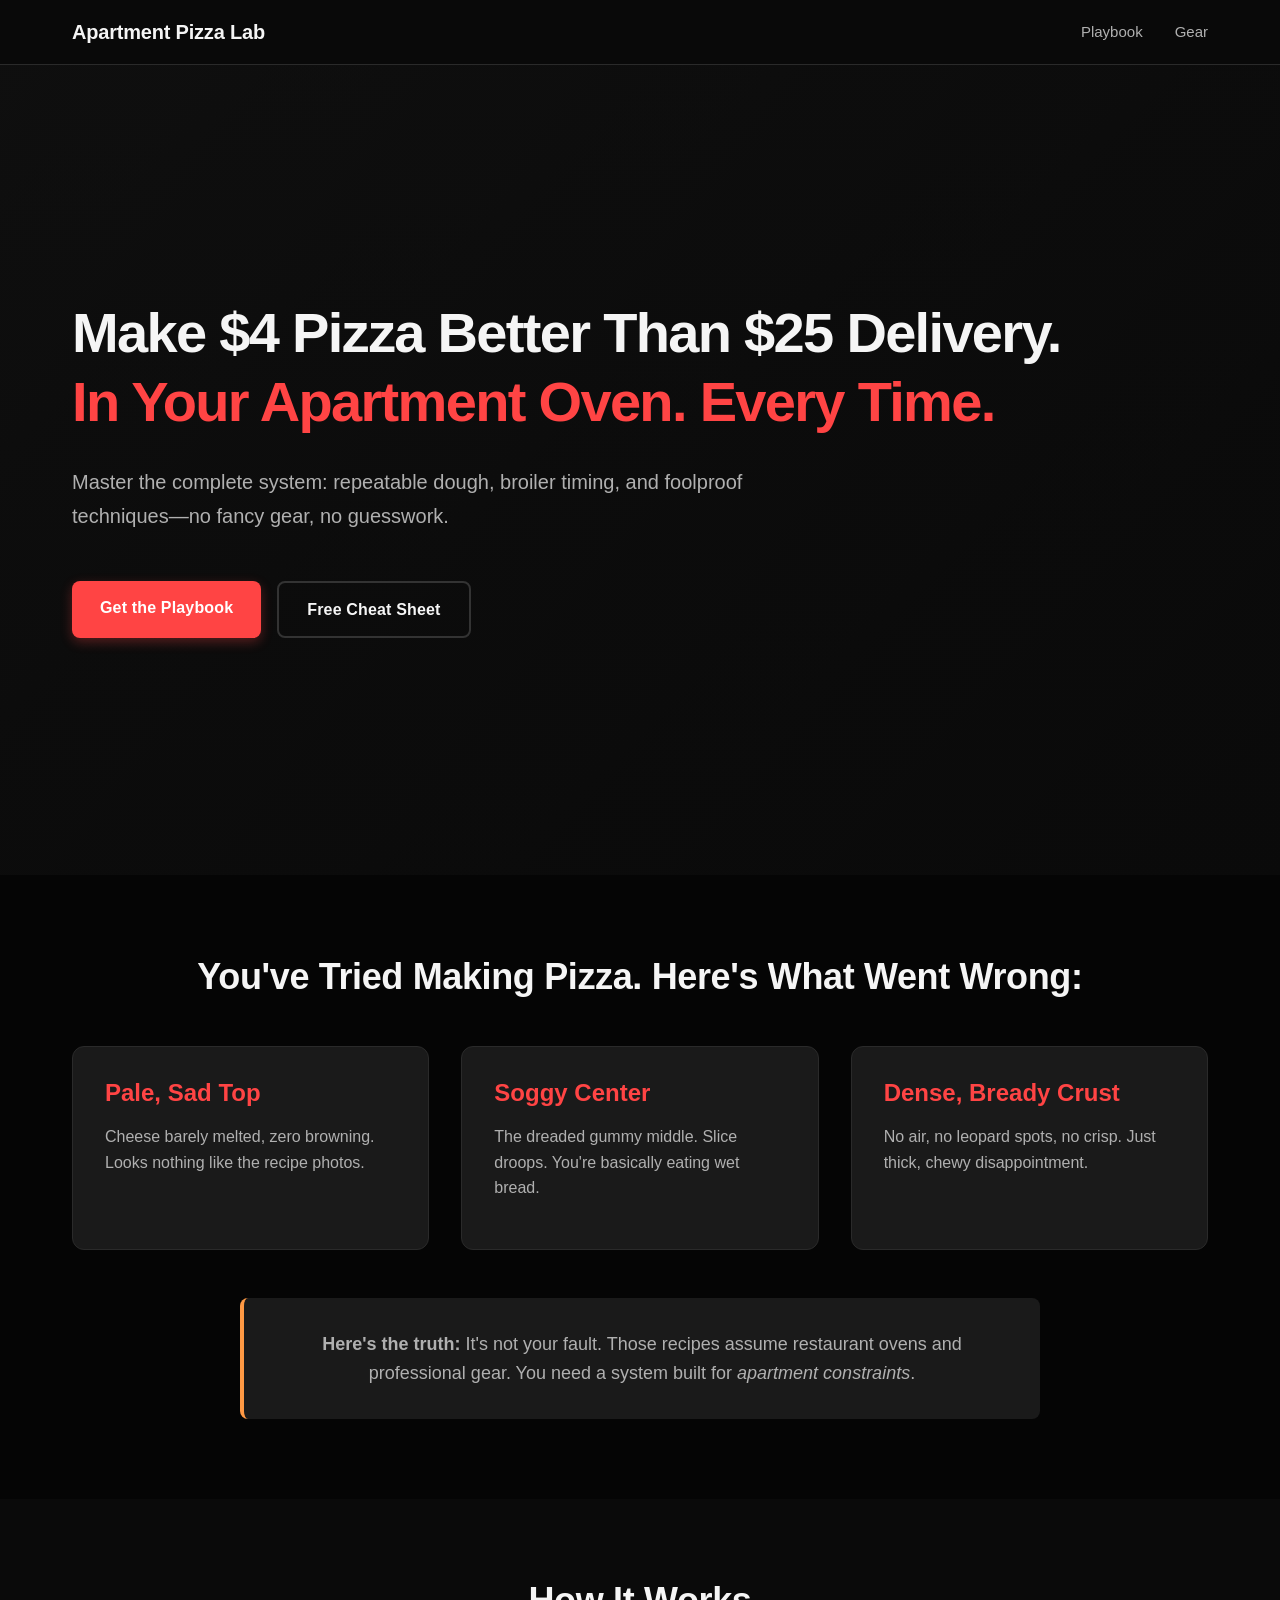
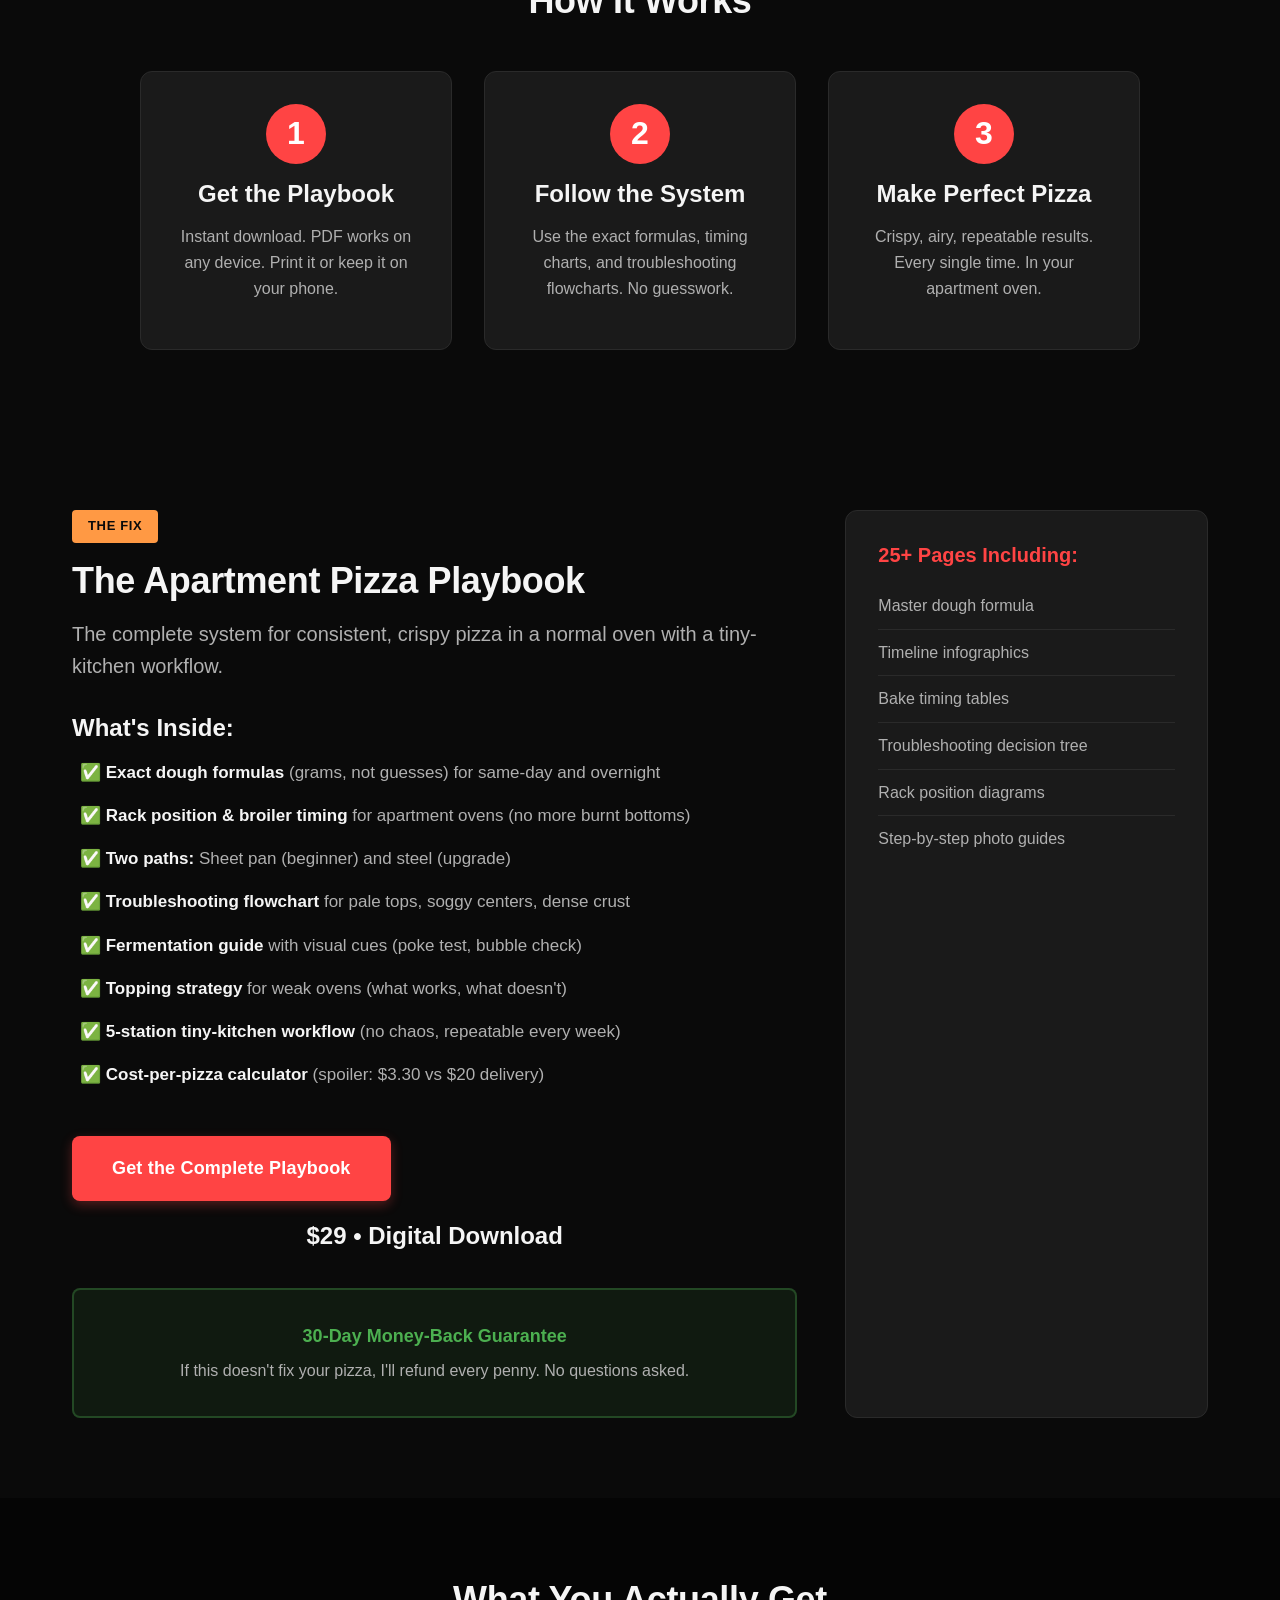
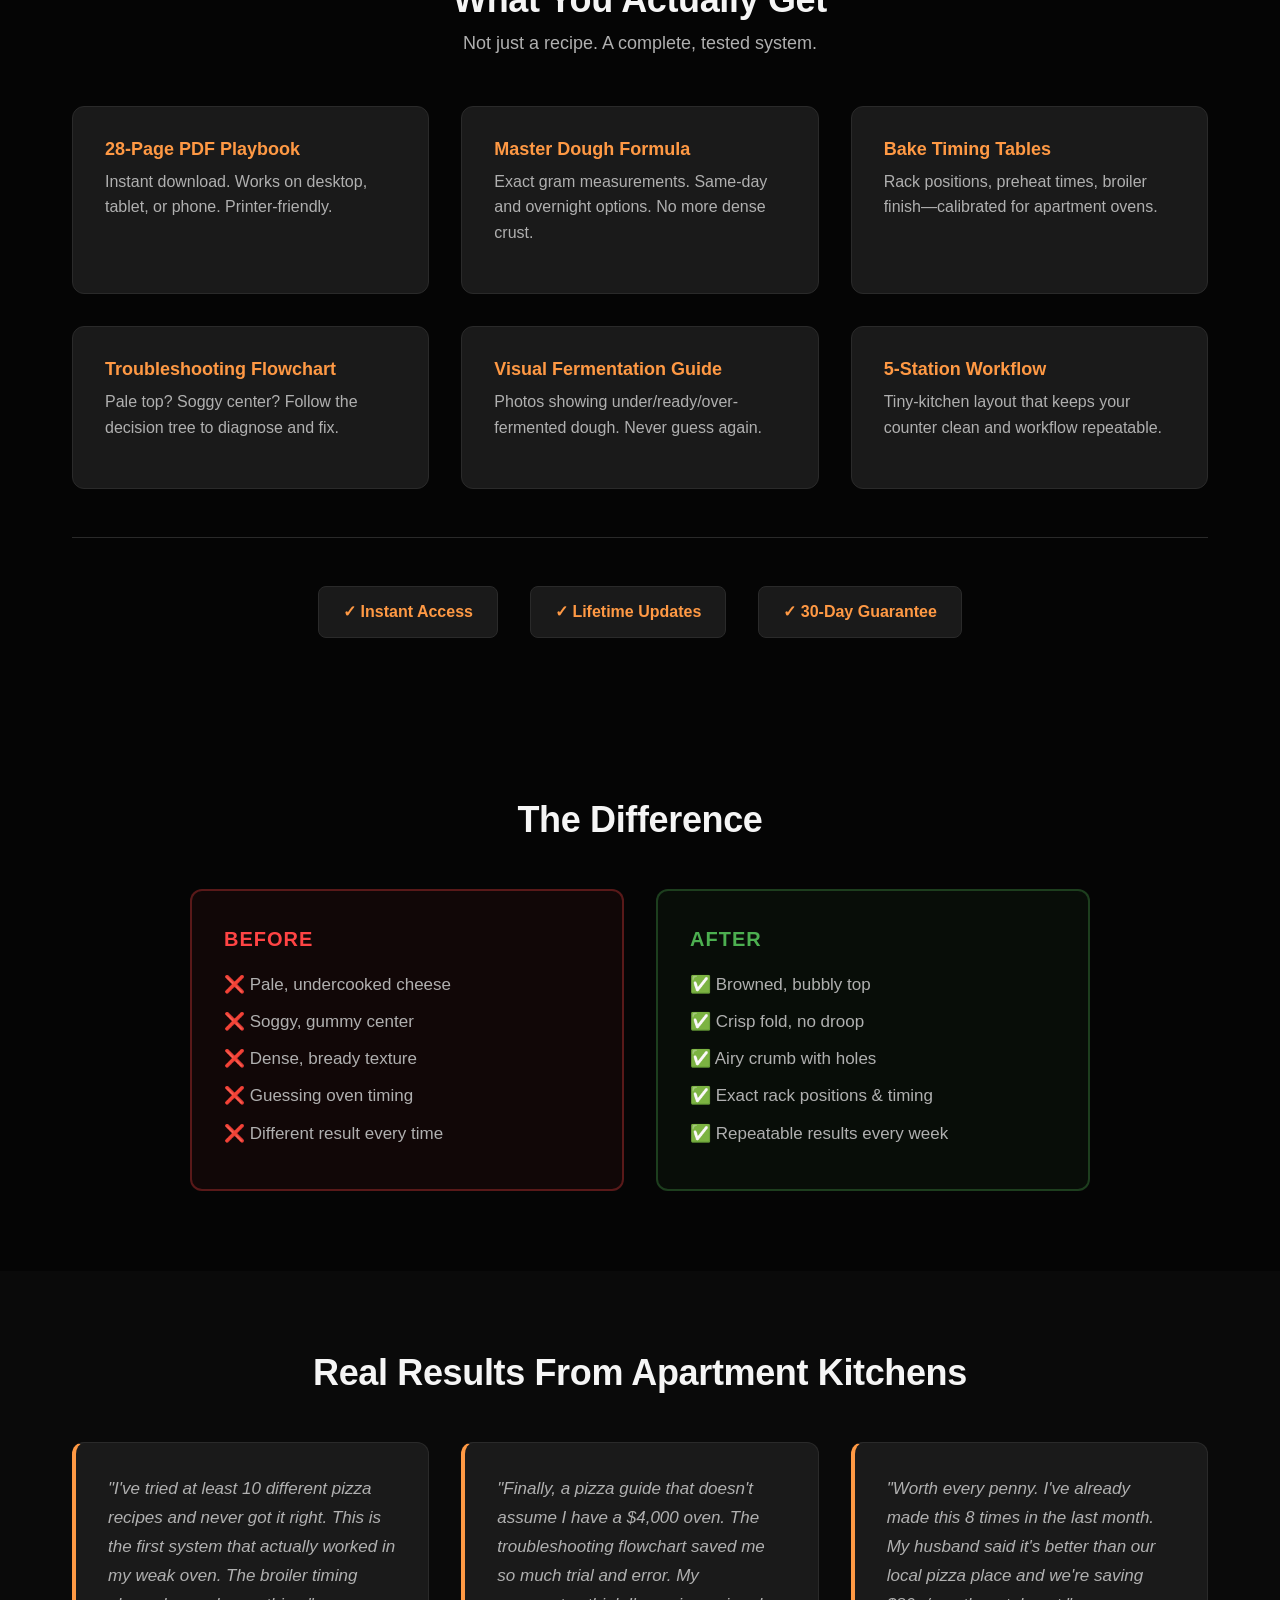
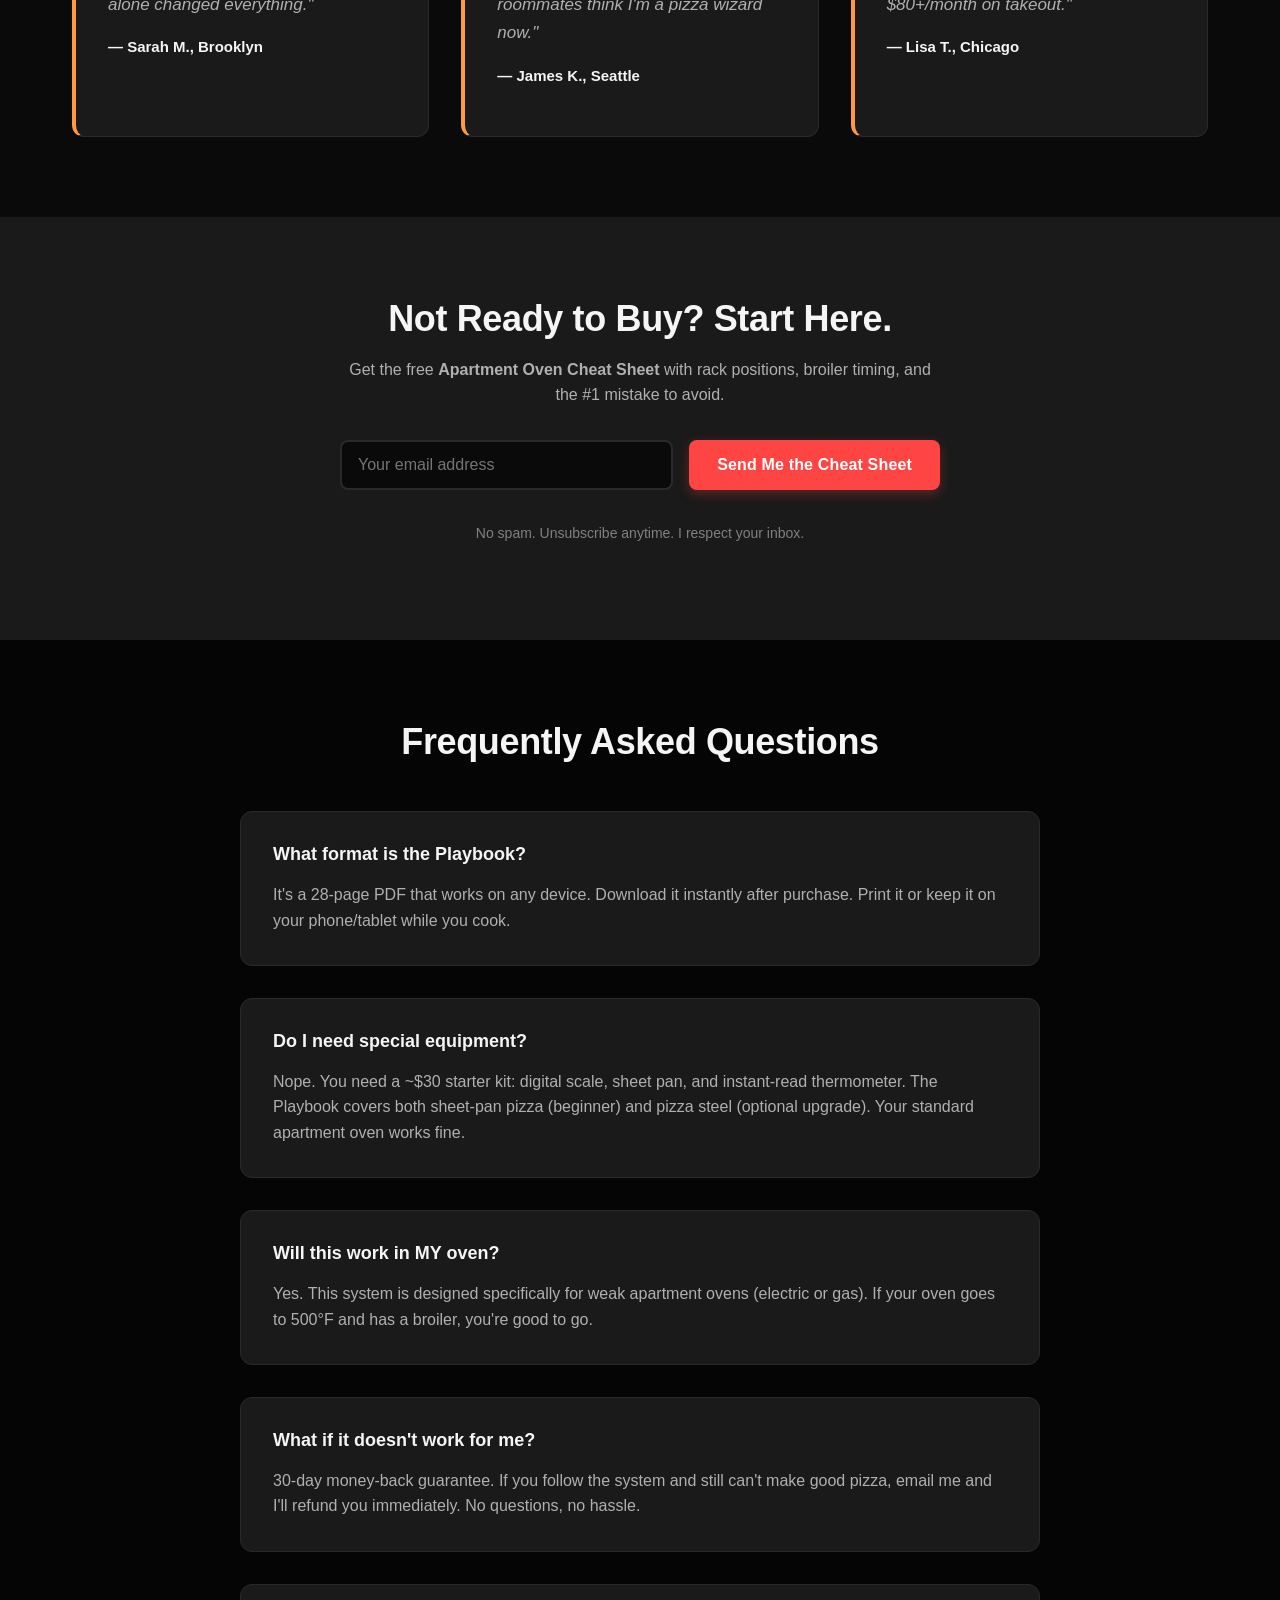
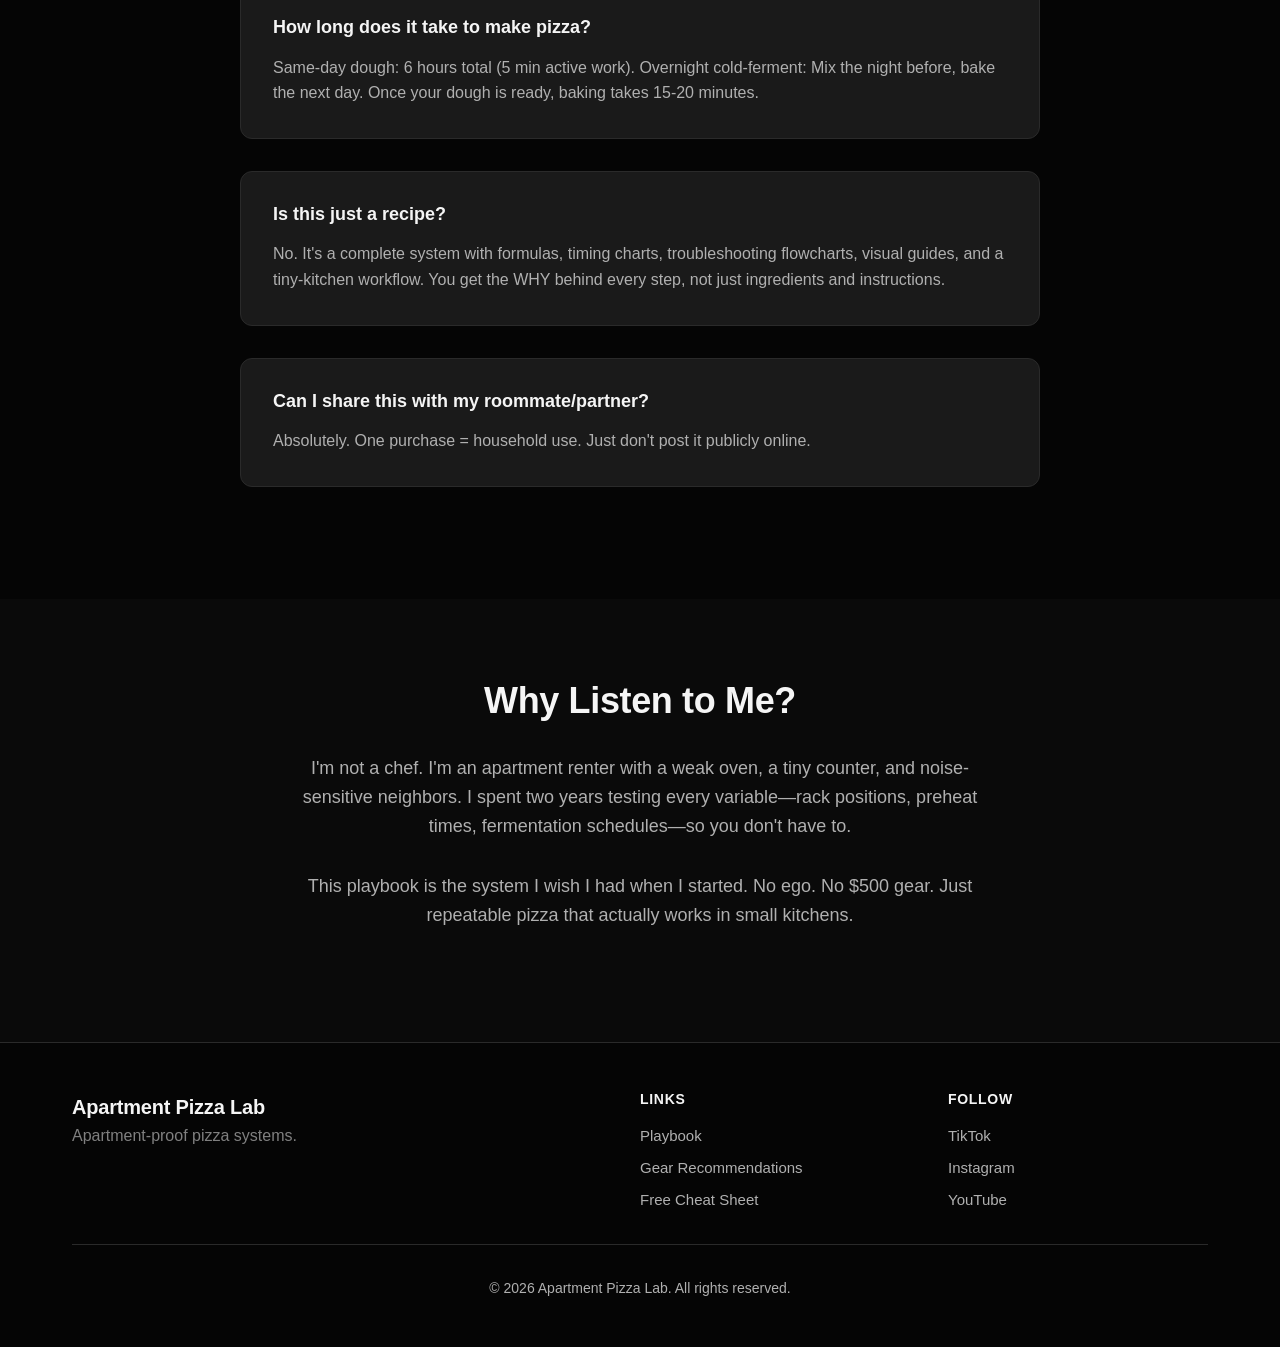
==== commit a53b3ad4: "Major conversion improvements: FAQ, testimonials, deliverables,How It Works, prominent guarantee, tr" ====
--- a/index.html
+++ b/index.html
@@ -33,11 +33,11 @@
         <div class="hero-content">
             <div class="container">
                 <h1 class="hero-title">
-                    Stop Ordering Delivery.
-                    <span class="hero-title-accent">Make Better Pizza in Your Apartment.</span>
+                    Make $4 Pizza Better Than $25 Delivery.
+                    <span class="hero-title-accent">In Your Apartment Oven. Every Time.</span>
                 </h1>
                 <p class="hero-subtitle">
-                    Apartment-proof pizza systems: sheet-pan to steel, broiler timing, and repeatable dough—no fancy gear required.
+                    Master the complete system: repeatable dough, broiler timing, and foolproof techniques—no fancy gear, no guesswork.
                 </p>
                 <div class="hero-cta">
                     <a href="#playbook" class="btn btn-primary">Get the Playbook</a>
@@ -69,6 +69,30 @@
                 <strong>Here's the truth:</strong> It's not your fault. Those recipes assume restaurant ovens and professional gear.
                 You need a system built for <em>apartment constraints</em>.
             </p>
+        </div>
+    </section>
+
+    <!-- How It Works -->
+    <section class="how-it-works">
+        <div class="container">
+            <h2>How It Works</h2>
+            <div class="steps-grid">
+                <div class="step-card">
+                    <div class="step-number">1</div>
+                    <h3>Get the Playbook</h3>
+                    <p>Instant download. PDF works on any device. Print it or keep it on your phone.</p>
+                </div>
+                <div class="step-card">
+                    <div class="step-number">2</div>
+                    <h3>Follow the System</h3>
+                    <p>Use the exact formulas, timing charts, and troubleshooting flowcharts. No guesswork.</p>
+                </div>
+                <div class="step-card">
+                    <div class="step-number">3</div>
+                    <h3>Make Perfect Pizza</h3>
+                    <p>Crispy, airy, repeatable results. Every single time. In your apartment oven.</p>
+                </div>
+            </div>
         </div>
     </section>
 
@@ -97,11 +121,13 @@
 
                     <div class="playbook-cta">
                         <a href="#" class="btn btn-primary btn-large" id="buy-playbook">
-                            Get the Playbook - $29
+                            Get the Complete Playbook
                         </a>
-                        <p class="playbook-guarantee">
-                            30-day money-back guarantee. If this doesn't fix your pizza, I'll refund you.
-                        </p>
+                        <p class="playbook-price">$29 • Digital Download</p>
+                        <div class="playbook-guarantee-box">
+                            <strong>30-Day Money-Back Guarantee</strong>
+                            <p>If this doesn't fix your pizza, I'll refund every penny. No questions asked.</p>
+                        </div>
                     </div>
                 </div>
 
@@ -122,6 +148,47 @@
         </div>
     </section>
 
+    <!-- What You Actually Get -->
+    <section class="deliverables">
+        <div class="container">
+            <h2>What You Actually Get</h2>
+            <p class="section-subtitle">Not just a recipe. A complete, tested system.</p>
+
+            <div class="deliverables-grid">
+                <div class="deliverable-item">
+                    <h3>28-Page PDF Playbook</h3>
+                    <p>Instant download. Works on desktop, tablet, or phone. Printer-friendly.</p>
+                </div>
+                <div class="deliverable-item">
+                    <h3>Master Dough Formula</h3>
+                    <p>Exact gram measurements. Same-day and overnight options. No more dense crust.</p>
+                </div>
+                <div class="deliverable-item">
+                    <h3>Bake Timing Tables</h3>
+                    <p>Rack positions, preheat times, broiler finish—calibrated for apartment ovens.</p>
+                </div>
+                <div class="deliverable-item">
+                    <h3>Troubleshooting Flowchart</h3>
+                    <p>Pale top? Soggy center? Follow the decision tree to diagnose and fix.</p>
+                </div>
+                <div class="deliverable-item">
+                    <h3>Visual Fermentation Guide</h3>
+                    <p>Photos showing under/ready/over-fermented dough. Never guess again.</p>
+                </div>
+                <div class="deliverable-item">
+                    <h3>5-Station Workflow</h3>
+                    <p>Tiny-kitchen layout that keeps your counter clean and workflow repeatable.</p>
+                </div>
+            </div>
+
+            <div class="trust-badges">
+                <div class="badge">✓ Instant Access</div>
+                <div class="badge">✓ Lifetime Updates</div>
+                <div class="badge">✓ 30-Day Guarantee</div>
+            </div>
+        </div>
+    </section>
+
     <!-- Social Proof / Results -->
     <section class="results">
         <div class="container">
@@ -142,6 +209,30 @@
                     <p>✅ Airy crumb with holes</p>
                     <p>✅ Exact rack positions & timing</p>
                     <p>✅ Repeatable results every week</p>
+                </div>
+            </div>
+        </div>
+    </section>
+
+    <!-- Testimonials -->
+    <section class="testimonials">
+        <div class="container">
+            <h2>Real Results From Apartment Kitchens</h2>
+
+            <div class="testimonial-grid">
+                <div class="testimonial-card">
+                    <p class="testimonial-text">"I've tried at least 10 different pizza recipes and never got it right. This is the first system that actually worked in my weak oven. The broiler timing alone changed everything."</p>
+                    <p class="testimonial-author">— Sarah M., Brooklyn</p>
+                </div>
+
+                <div class="testimonial-card">
+                    <p class="testimonial-text">"Finally, a pizza guide that doesn't assume I have a $4,000 oven. The troubleshooting flowchart saved me so much trial and error. My roommates think I'm a pizza wizard now."</p>
+                    <p class="testimonial-author">— James K., Seattle</p>
+                </div>
+
+                <div class="testimonial-card">
+                    <p class="testimonial-text">"Worth every penny. I've already made this 8 times in the last month. My husband said it's better than our local pizza place and we're saving $80+/month on takeout."</p>
+                    <p class="testimonial-author">— Lisa T., Chicago</p>
                 </div>
             </div>
         </div>
@@ -172,6 +263,50 @@
         </div>
     </section>
 
+    <!-- FAQ -->
+    <section class="faq">
+        <div class="container">
+            <h2>Frequently Asked Questions</h2>
+
+            <div class="faq-list">
+                <div class="faq-item">
+                    <h3 class="faq-question">What format is the Playbook?</h3>
+                    <p class="faq-answer">It's a 28-page PDF that works on any device. Download it instantly after purchase. Print it or keep it on your phone/tablet while you cook.</p>
+                </div>
+
+                <div class="faq-item">
+                    <h3 class="faq-question">Do I need special equipment?</h3>
+                    <p class="faq-answer">Nope. You need a ~$30 starter kit: digital scale, sheet pan, and instant-read thermometer. The Playbook covers both sheet-pan pizza (beginner) and pizza steel (optional upgrade). Your standard apartment oven works fine.</p>
+                </div>
+
+                <div class="faq-item">
+                    <h3 class="faq-question">Will this work in MY oven?</h3>
+                    <p class="faq-answer">Yes. This system is designed specifically for weak apartment ovens (electric or gas). If your oven goes to 500°F and has a broiler, you're good to go.</p>
+                </div>
+
+                <div class="faq-item">
+                    <h3 class="faq-question">What if it doesn't work for me?</h3>
+                    <p class="faq-answer">30-day money-back guarantee. If you follow the system and still can't make good pizza, email me and I'll refund you immediately. No questions, no hassle.</p>
+                </div>
+
+                <div class="faq-item">
+                    <h3 class="faq-question">How long does it take to make pizza?</h3>
+                    <p class="faq-answer">Same-day dough: 6 hours total (5 min active work). Overnight cold-ferment: Mix the night before, bake the next day. Once your dough is ready, baking takes 15-20 minutes.</p>
+                </div>
+
+                <div class="faq-item">
+                    <h3 class="faq-question">Is this just a recipe?</h3>
+                    <p class="faq-answer">No. It's a complete system with formulas, timing charts, troubleshooting flowcharts, visual guides, and a tiny-kitchen workflow. You get the WHY behind every step, not just ingredients and instructions.</p>
+                </div>
+
+                <div class="faq-item">
+                    <h3 class="faq-question">Can I share this with my roommate/partner?</h3>
+                    <p class="faq-answer">Absolutely. One purchase = household use. Just don't post it publicly online.</p>
+                </div>
+            </div>
+        </div>
+    </section>
+
     <!-- Why Trust Me -->
     <section class="about">
         <div class="container">
--- a/css/styles.css
+++ b/css/styles.css
@@ -539,6 +539,249 @@
 }
 
 /* ===========================
+   HOW IT WORKS SECTION
+   =========================== */
+
+.how-it-works {
+    padding: var(--spacing-xl) 0;
+    background: var(--bg-dark);
+}
+
+.how-it-works h2 {
+    text-align: center;
+    margin-bottom: var(--spacing-lg);
+}
+
+.steps-grid {
+    display: grid;
+    grid-template-columns: repeat(auto-fit, minmax(280px, 1fr));
+    gap: var(--spacing-md);
+    max-width: 1000px;
+    margin: 0 auto;
+}
+
+.step-card {
+    background: var(--bg-card);
+    padding: var(--spacing-md);
+    border-radius: var(--radius-lg);
+    border: 1px solid var(--border);
+    text-align: center;
+    transition: all 0.3s;
+}
+
+.step-card:hover {
+    background: var(--bg-card-hover);
+    border-color: var(--border-light);
+    transform: translateY(-4px);
+}
+
+.step-number {
+    width: 60px;
+    height: 60px;
+    background: var(--accent-primary);
+    color: white;
+    border-radius: 50%;
+    display: flex;
+    align-items: center;
+    justify-content: center;
+    font-size: 2rem;
+    font-weight: 700;
+    margin: 0 auto var(--spacing-sm);
+}
+
+.step-card h3 {
+    margin-bottom: var(--spacing-sm);
+}
+
+.step-card p {
+    color: var(--text-secondary);
+}
+
+/* ===========================
+   DELIVERABLES SECTION
+   =========================== */
+
+.deliverables {
+    padding: var(--spacing-xl) 0;
+    background: var(--bg-darker);
+}
+
+.deliverables h2 {
+    text-align: center;
+    margin-bottom: var(--spacing-xs);
+}
+
+.section-subtitle {
+    text-align: center;
+    font-size: 1.125rem;
+    color: var(--text-secondary);
+    margin-bottom: var(--spacing-lg);
+}
+
+.deliverables-grid {
+    display: grid;
+    grid-template-columns: repeat(auto-fit, minmax(300px, 1fr));
+    gap: var(--spacing-md);
+    margin-bottom: var(--spacing-lg);
+}
+
+.deliverable-item {
+    background: var(--bg-card);
+    padding: var(--spacing-md);
+    border-radius: var(--radius-lg);
+    border: 1px solid var(--border);
+    transition: all 0.3s;
+}
+
+.deliverable-item:hover {
+    background: var(--bg-card-hover);
+    border-color: var(--border-light);
+}
+
+.deliverable-item h3 {
+    color: var(--accent-secondary);
+    margin-bottom: var(--spacing-xs);
+    font-size: 1.125rem;
+}
+
+.deliverable-item p {
+    color: var(--text-secondary);
+}
+
+.trust-badges {
+    display: flex;
+    justify-content: center;
+    gap: var(--spacing-md);
+    flex-wrap: wrap;
+    margin-top: var(--spacing-lg);
+    padding-top: var(--spacing-lg);
+    border-top: 1px solid var(--border);
+}
+
+.badge {
+    background: var(--bg-card);
+    padding: 0.75rem 1.5rem;
+    border-radius: var(--radius-md);
+    border: 1px solid var(--border);
+    font-weight: 600;
+    color: var(--accent-secondary);
+}
+
+/* ===========================
+   TESTIMONIALS SECTION
+   =========================== */
+
+.testimonials {
+    padding: var(--spacing-xl) 0;
+    background: var(--bg-dark);
+}
+
+.testimonials h2 {
+    text-align: center;
+    margin-bottom: var(--spacing-lg);
+}
+
+.testimonial-grid {
+    display: grid;
+    grid-template-columns: repeat(auto-fit, minmax(300px, 1fr));
+    gap: var(--spacing-md);
+}
+
+.testimonial-card {
+    background: var(--bg-card);
+    padding: var(--spacing-md);
+    border-radius: var(--radius-lg);
+    border: 1px solid var(--border);
+    border-left: 4px solid var(--accent-secondary);
+}
+
+.testimonial-text {
+    font-size: 1.0625rem;
+    line-height: 1.7;
+    color: var(--text-secondary);
+    margin-bottom: var(--spacing-sm);
+    font-style: italic;
+}
+
+.testimonial-author {
+    font-weight: 600;
+    color: var(--text-primary);
+    font-size: 0.9375rem;
+}
+
+/* ===========================
+   FAQ SECTION
+   =========================== */
+
+.faq {
+    padding: var(--spacing-xl) 0;
+    background: var(--bg-darker);
+}
+
+.faq h2 {
+    text-align: center;
+    margin-bottom: var(--spacing-lg);
+}
+
+.faq-list {
+    max-width: 800px;
+    margin: 0 auto;
+}
+
+.faq-item {
+    background: var(--bg-card);
+    padding: var(--spacing-md);
+    border-radius: var(--radius-lg);
+    border: 1px solid var(--border);
+    margin-bottom: var(--spacing-md);
+}
+
+.faq-question {
+    color: var(--text-primary);
+    margin-bottom: var(--spacing-sm);
+    font-size: 1.125rem;
+}
+
+.faq-answer {
+    color: var(--text-secondary);
+    margin-bottom: 0;
+}
+
+/* ===========================
+   PLAYBOOK ENHANCEMENTS
+   =========================== */
+
+.playbook-price {
+    text-align: center;
+    font-size: 1.5rem;
+    font-weight: 700;
+    color: var(--text-primary);
+    margin-top: var(--spacing-sm);
+    margin-bottom: var(--spacing-md);
+}
+
+.playbook-guarantee-box {
+    background: rgba(76, 175, 80, 0.1);
+    border: 2px solid rgba(76, 175, 80, 0.3);
+    border-radius: var(--radius-md);
+    padding: var(--spacing-md);
+    text-align: center;
+    margin-top: var(--spacing-md);
+}
+
+.playbook-guarantee-box strong {
+    display: block;
+    color: #4caf50;
+    font-size: 1.125rem;
+    margin-bottom: var(--spacing-xs);
+}
+
+.playbook-guarantee-box p {
+    margin: 0;
+    color: var(--text-secondary);
+}
+
+/* ===========================
    ABOUT SECTION
    =========================== */
 
@@ -871,6 +1114,28 @@
 
     .problem-grid {
         grid-template-columns: 1fr;
+    }
+
+    .steps-grid {
+        grid-template-columns: 1fr;
+    }
+
+    .deliverables-grid {
+        grid-template-columns: 1fr;
+    }
+
+    .testimonial-grid {
+        grid-template-columns: 1fr;
+    }
+
+    .trust-badges {
+        flex-direction: column;
+        align-items: center;
+    }
+
+    .badge {
+        width: 100%;
+        text-align: center;
     }
 }
 
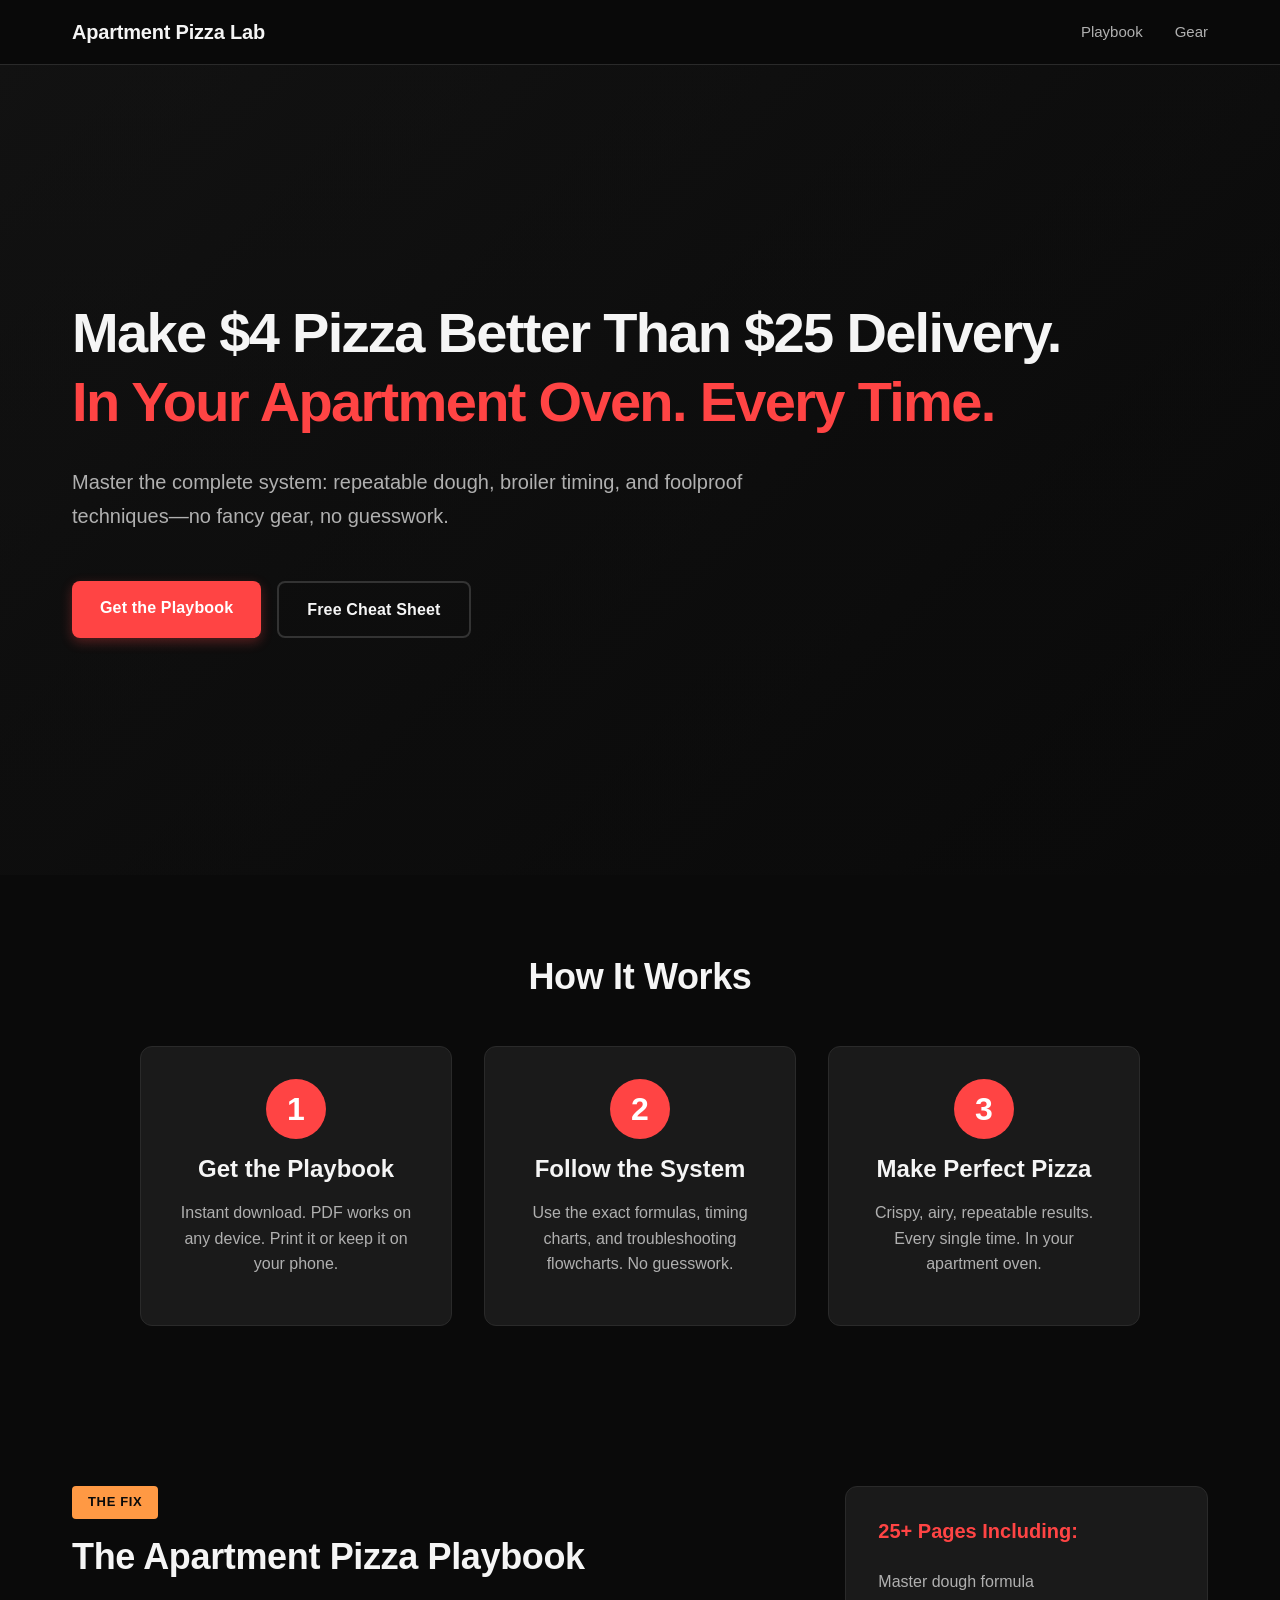
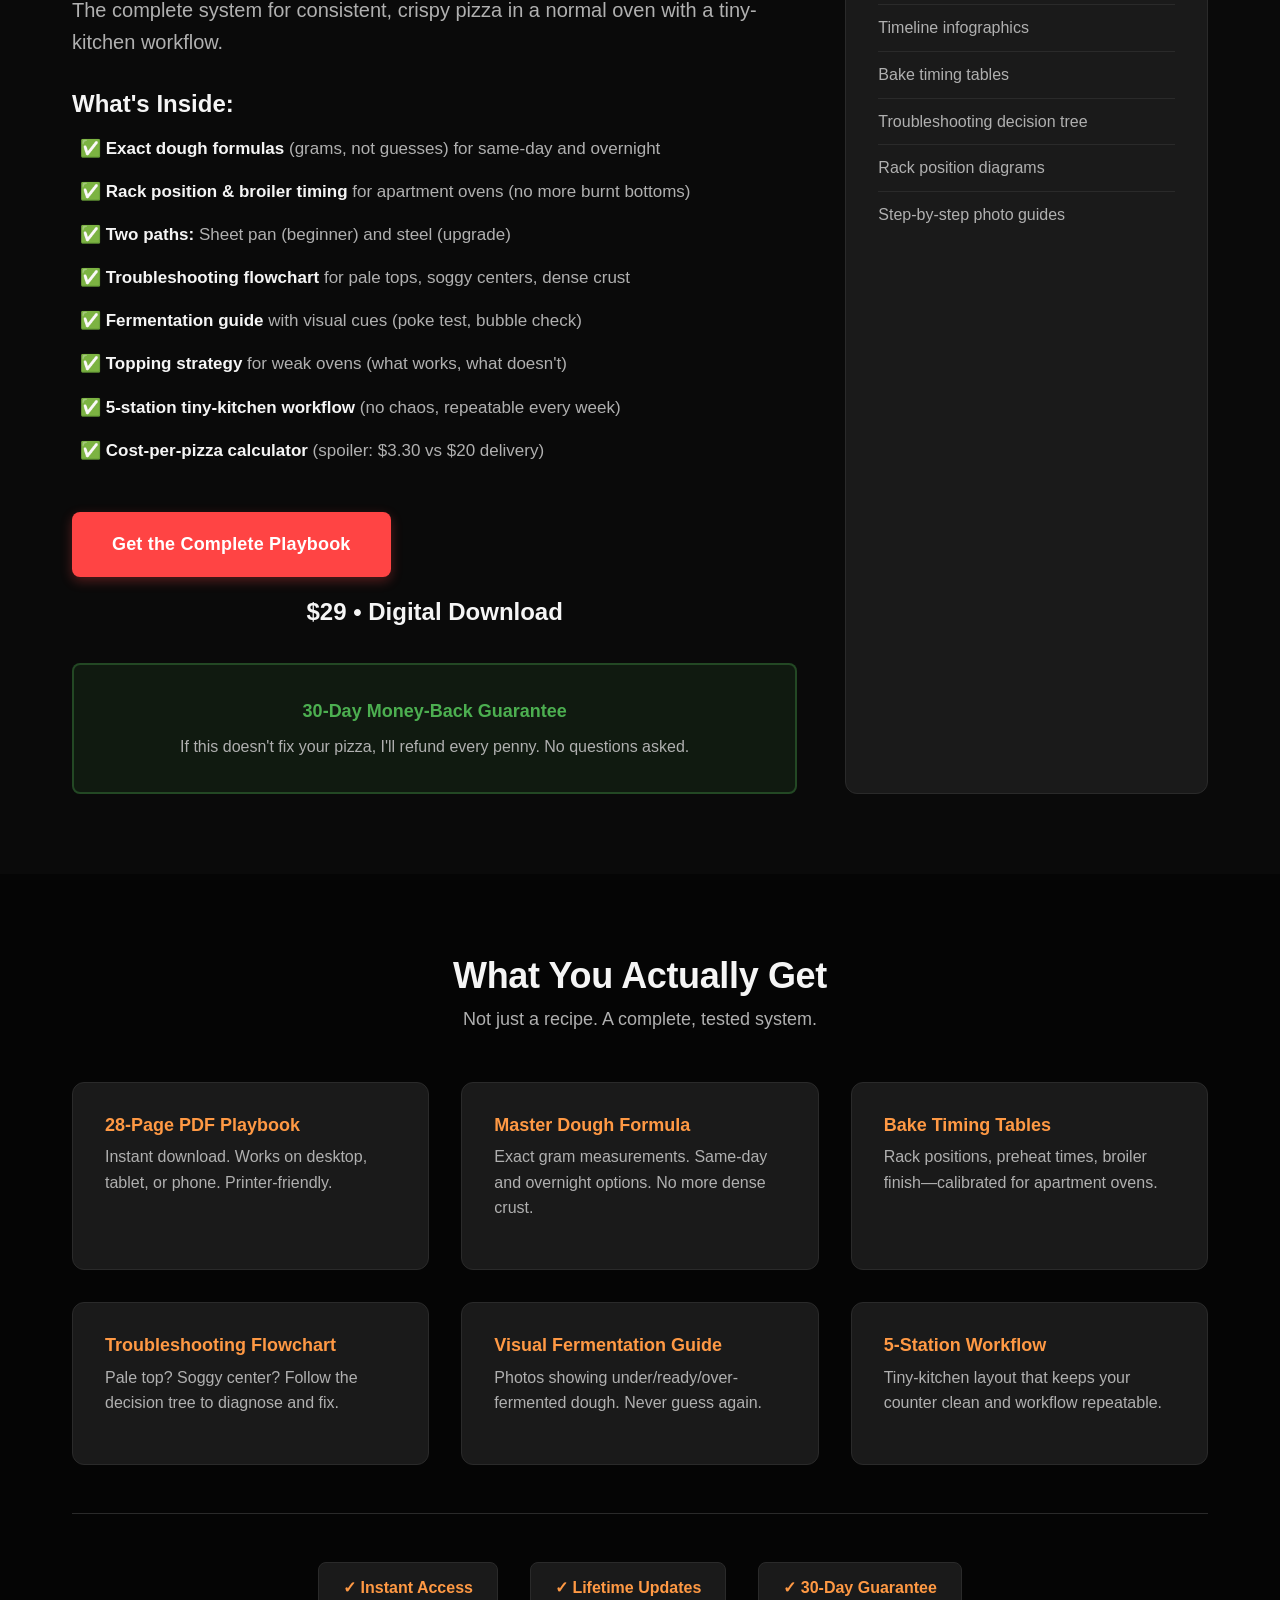
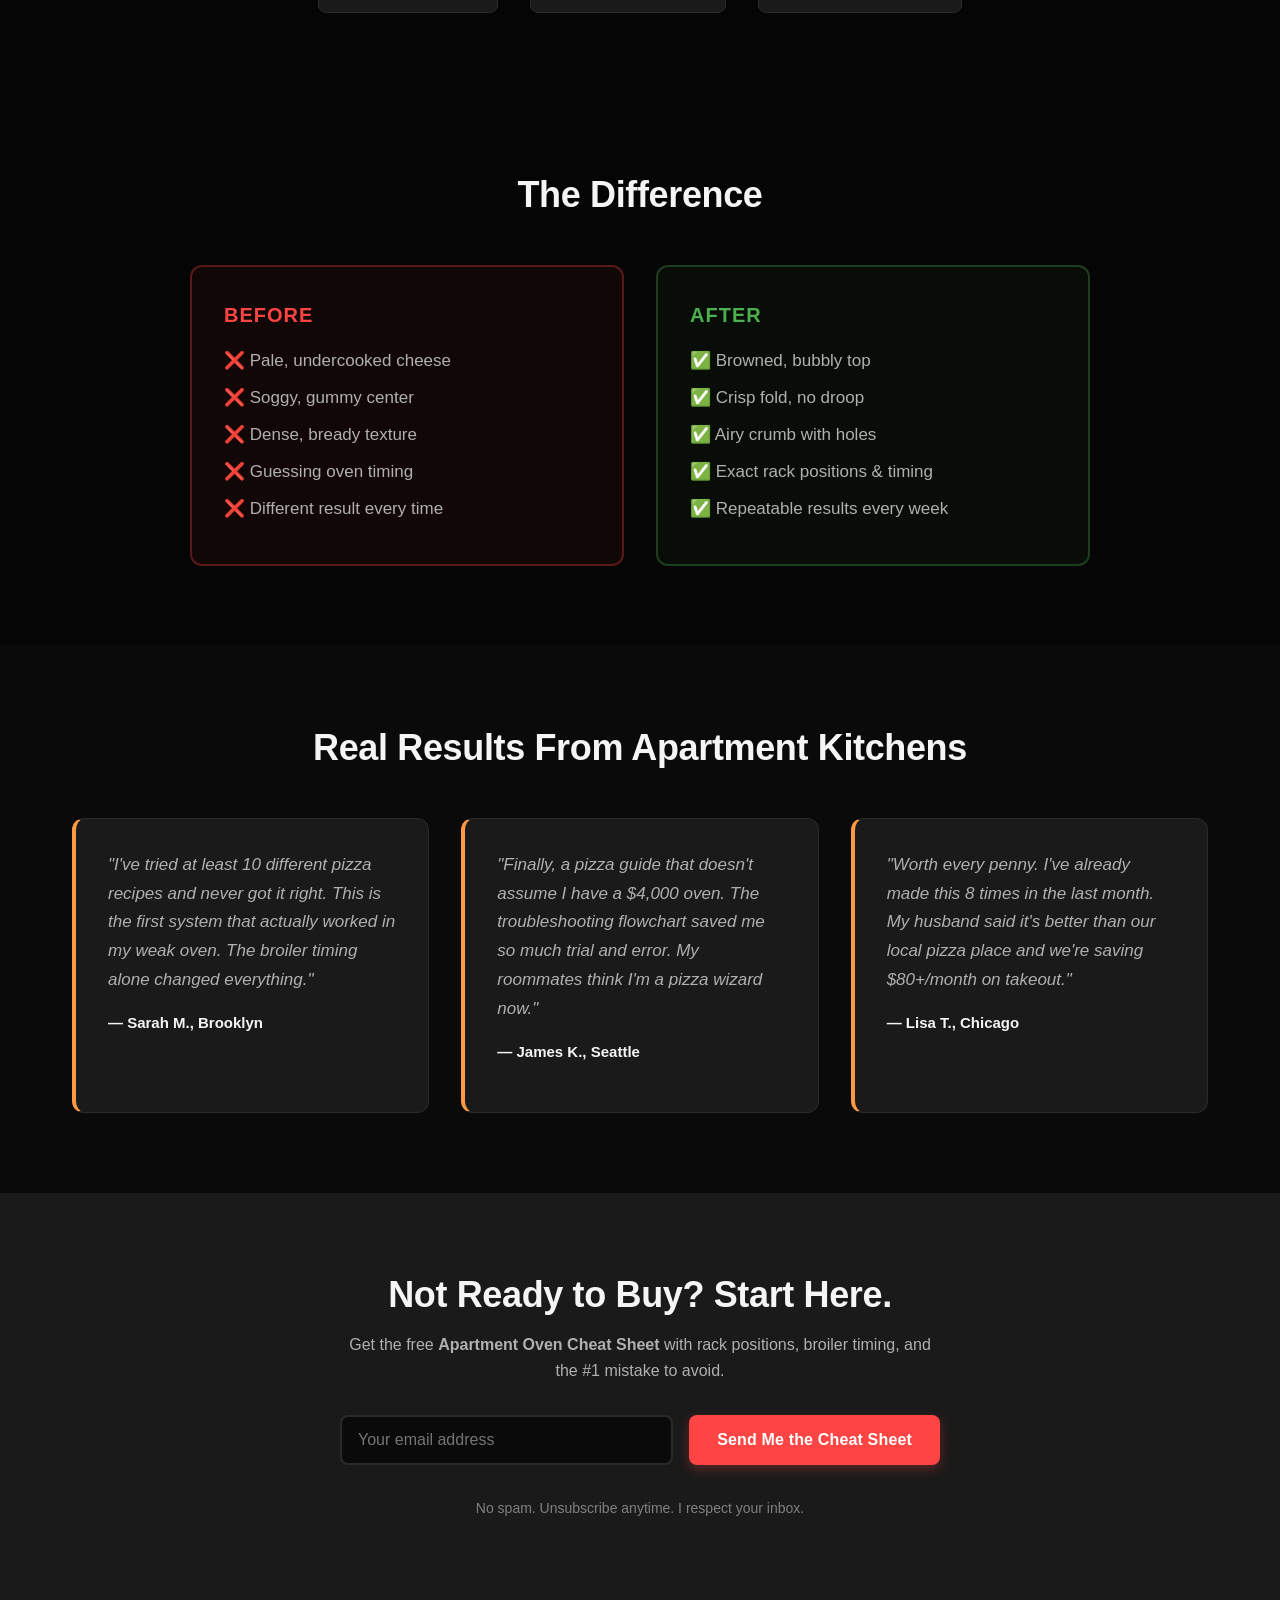
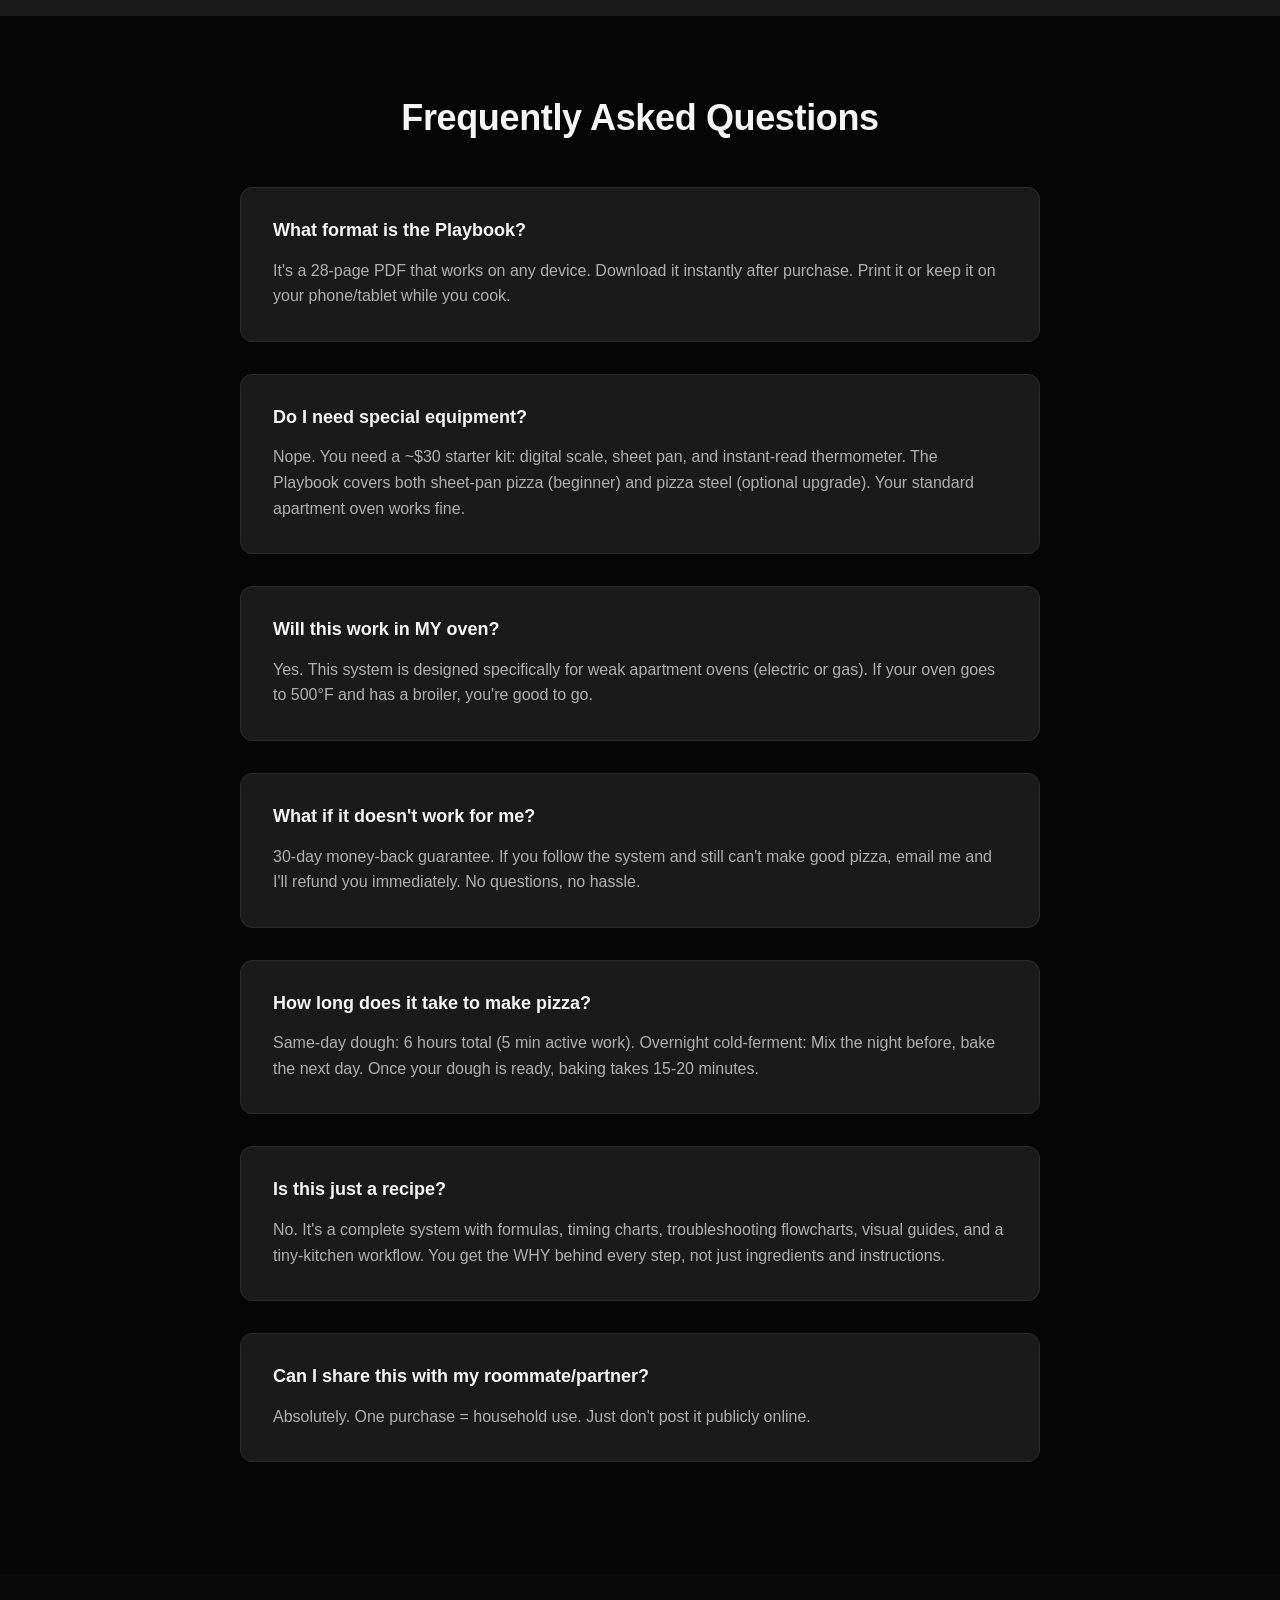
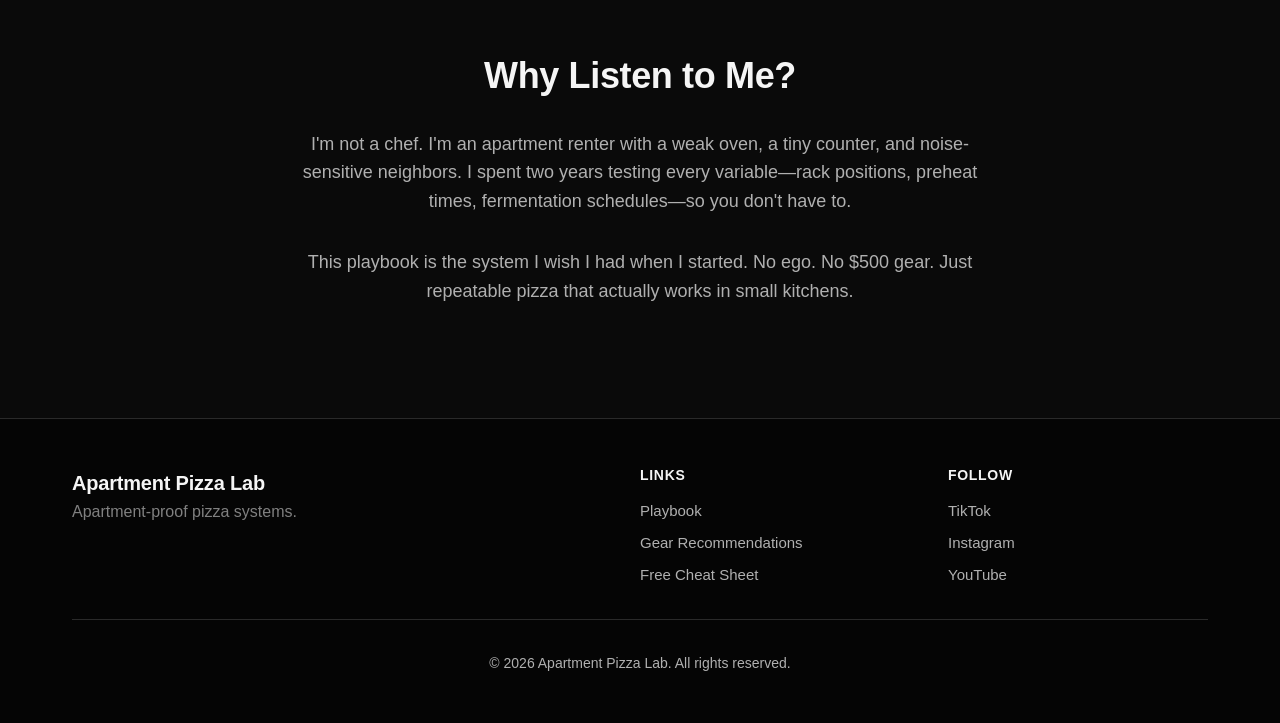
==== commit aeaa5d2c: "Remove problem section, improve video zoom (75% scale), update to highest quality video" ====
--- a/index.html
+++ b/index.html
@@ -47,31 +47,6 @@
         </div>
     </section>
 
-    <!-- Problem Section -->
-    <section class="problem">
-        <div class="container">
-            <h2>You've Tried Making Pizza. Here's What Went Wrong:</h2>
-            <div class="problem-grid">
-                <div class="problem-card">
-                    <h3>Pale, Sad Top</h3>
-                    <p>Cheese barely melted, zero browning. Looks nothing like the recipe photos.</p>
-                </div>
-                <div class="problem-card">
-                    <h3>Soggy Center</h3>
-                    <p>The dreaded gummy middle. Slice droops. You're basically eating wet bread.</p>
-                </div>
-                <div class="problem-card">
-                    <h3>Dense, Bready Crust</h3>
-                    <p>No air, no leopard spots, no crisp. Just thick, chewy disappointment.</p>
-                </div>
-            </div>
-            <p class="problem-truth">
-                <strong>Here's the truth:</strong> It's not your fault. Those recipes assume restaurant ovens and professional gear.
-                You need a system built for <em>apartment constraints</em>.
-            </p>
-        </div>
-    </section>
-
     <!-- How It Works -->
     <section class="how-it-works">
         <div class="container">
--- a/css/styles.css
+++ b/css/styles.css
@@ -243,7 +243,7 @@
     min-height: 100%;
     width: auto;
     height: auto;
-    transform: translate(-50%, -50%);
+    transform: translate(-50%, -50%) scale(0.75);
     object-fit: cover;
 }
 
@@ -255,8 +255,8 @@
     height: 100%;
     background: linear-gradient(
         to bottom,
-        rgba(10, 10, 10, 0.7) 0%,
-        rgba(10, 10, 10, 0.85) 100%
+        rgba(10, 10, 10, 0.5) 0%,
+        rgba(10, 10, 10, 0.65) 100%
     );
     z-index: 1;
 }
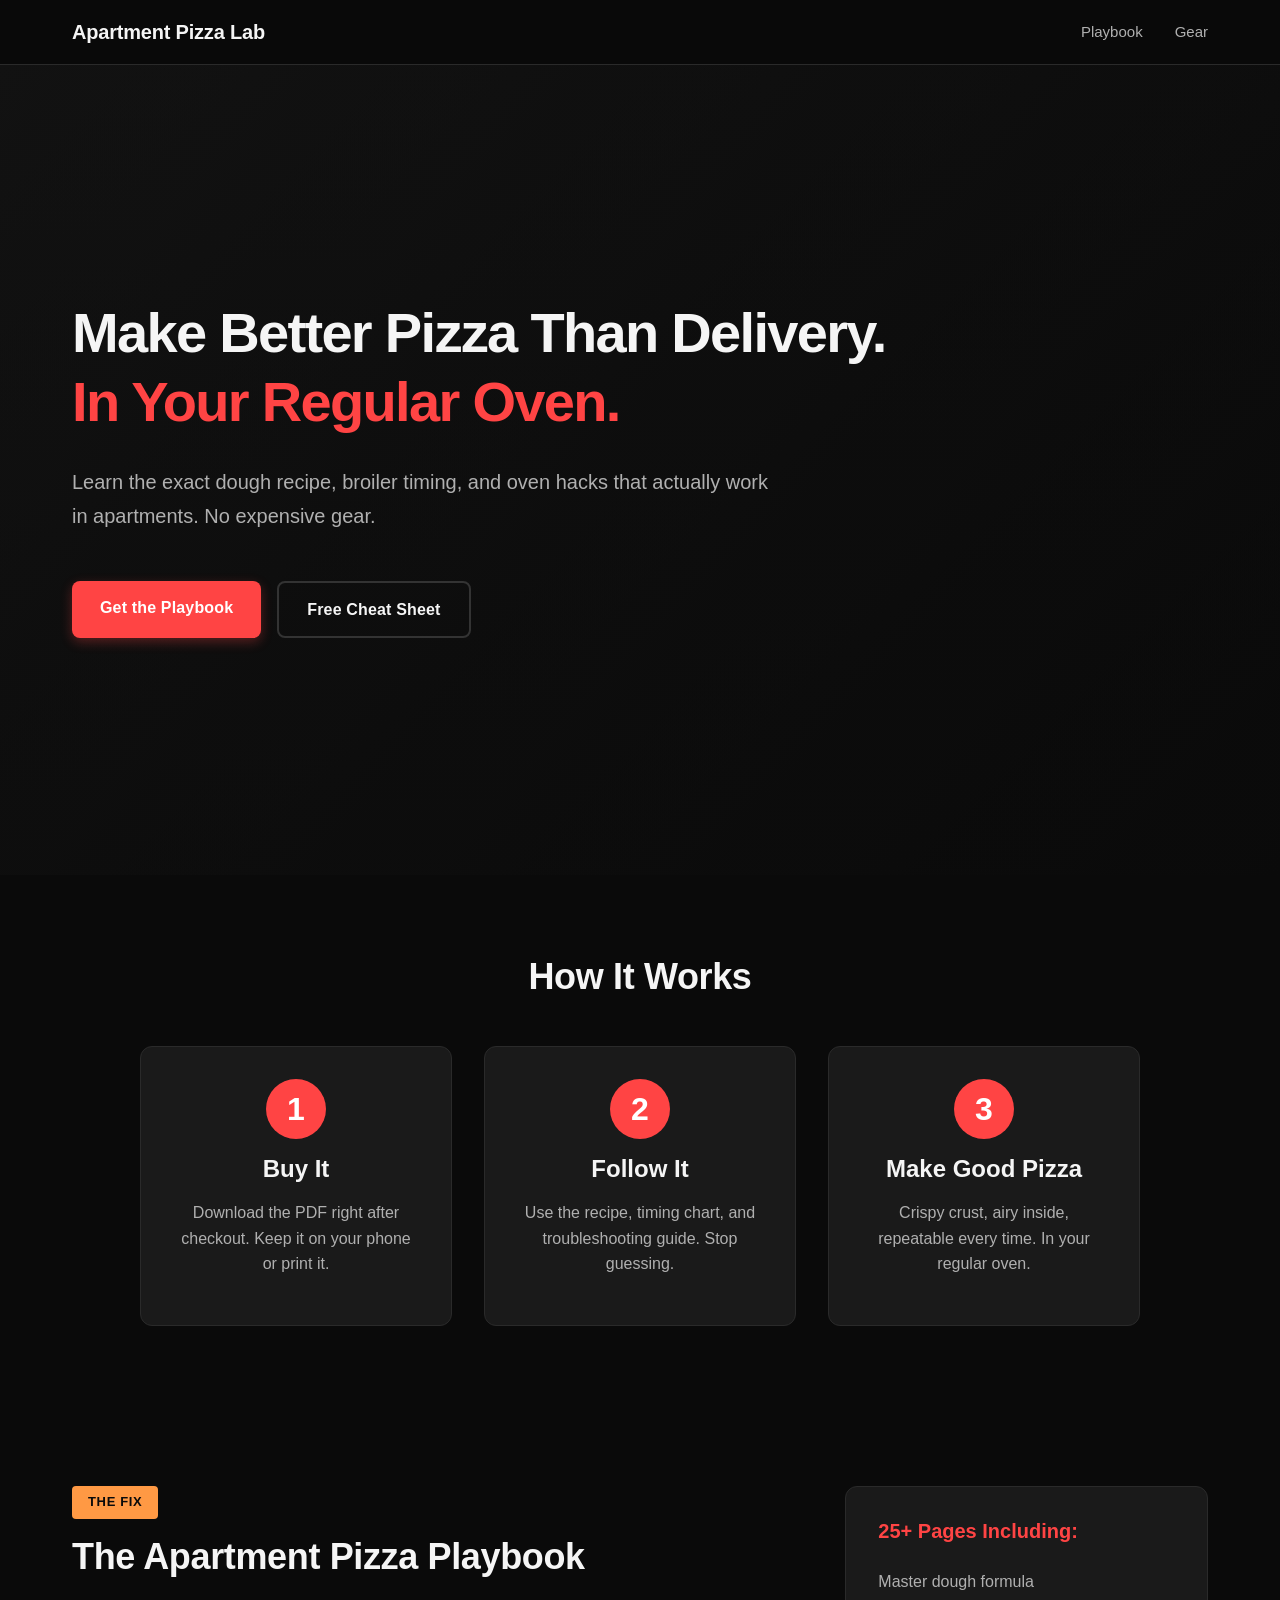
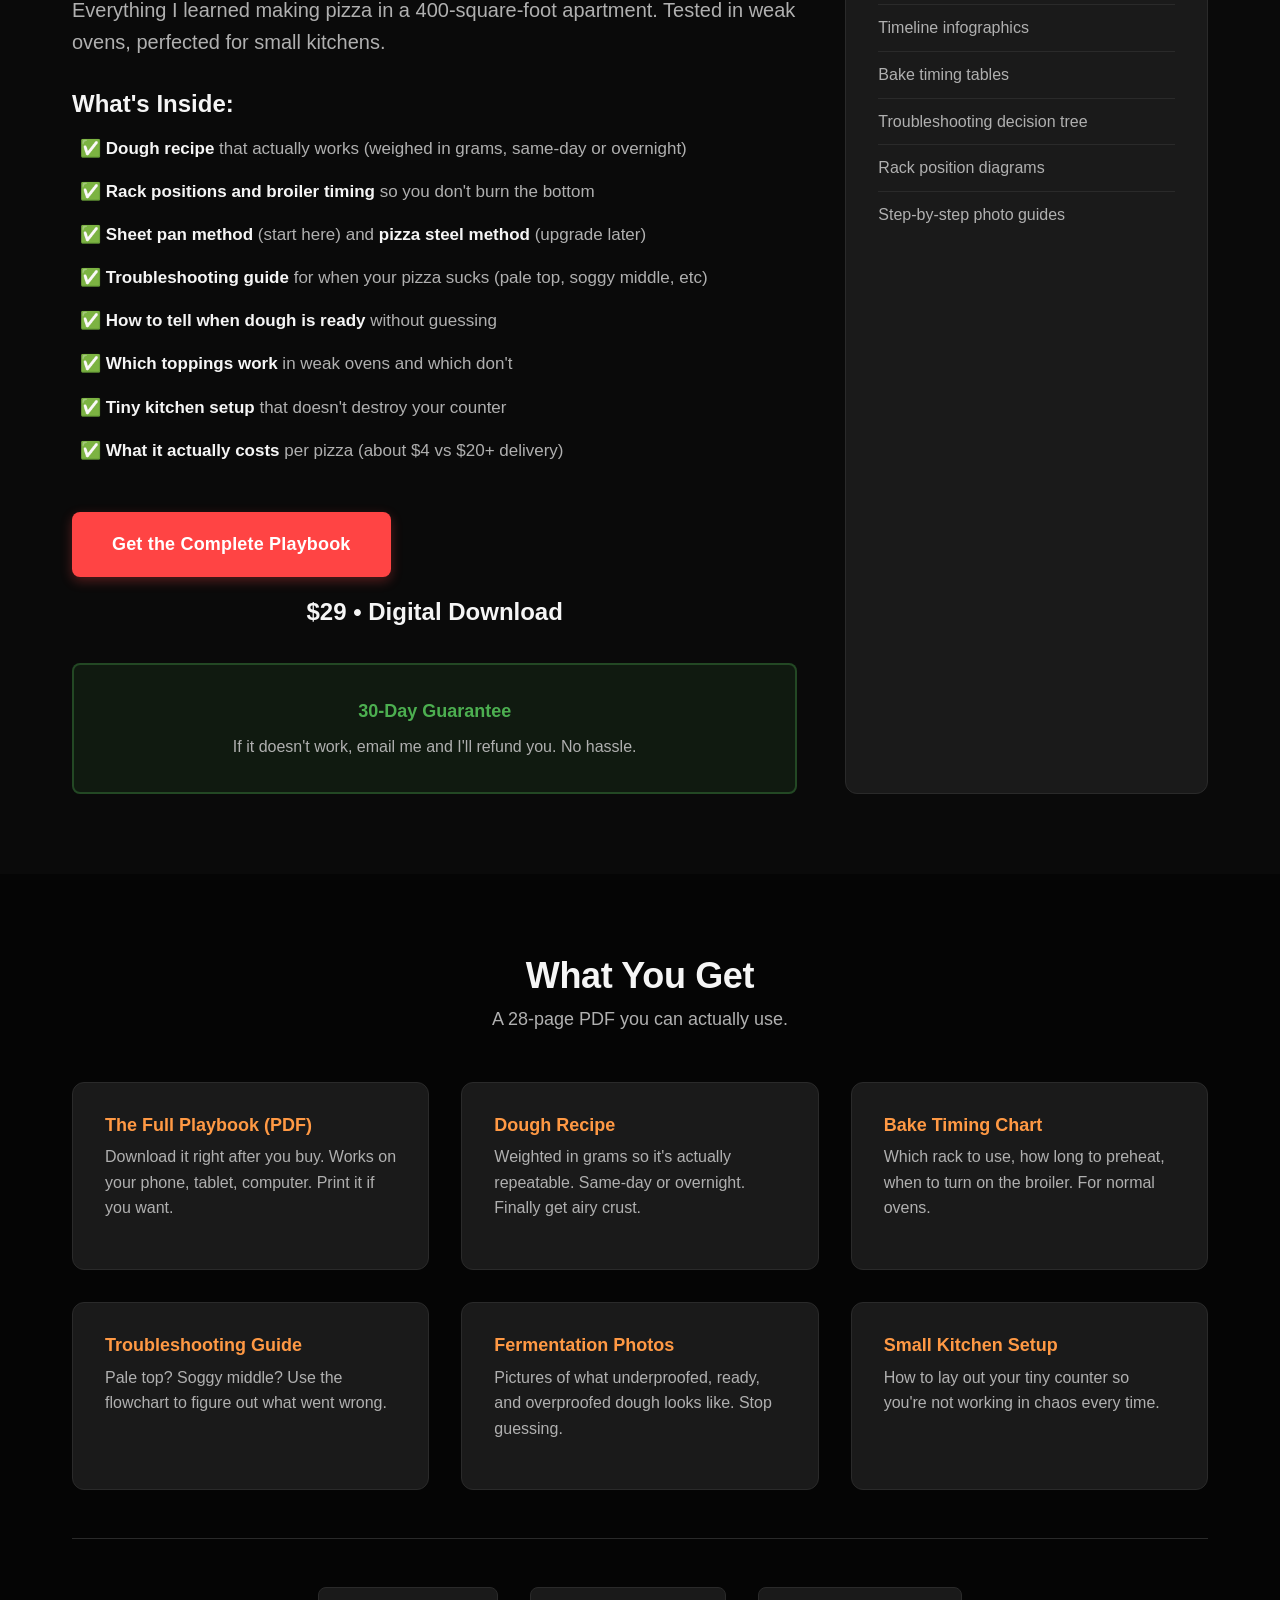
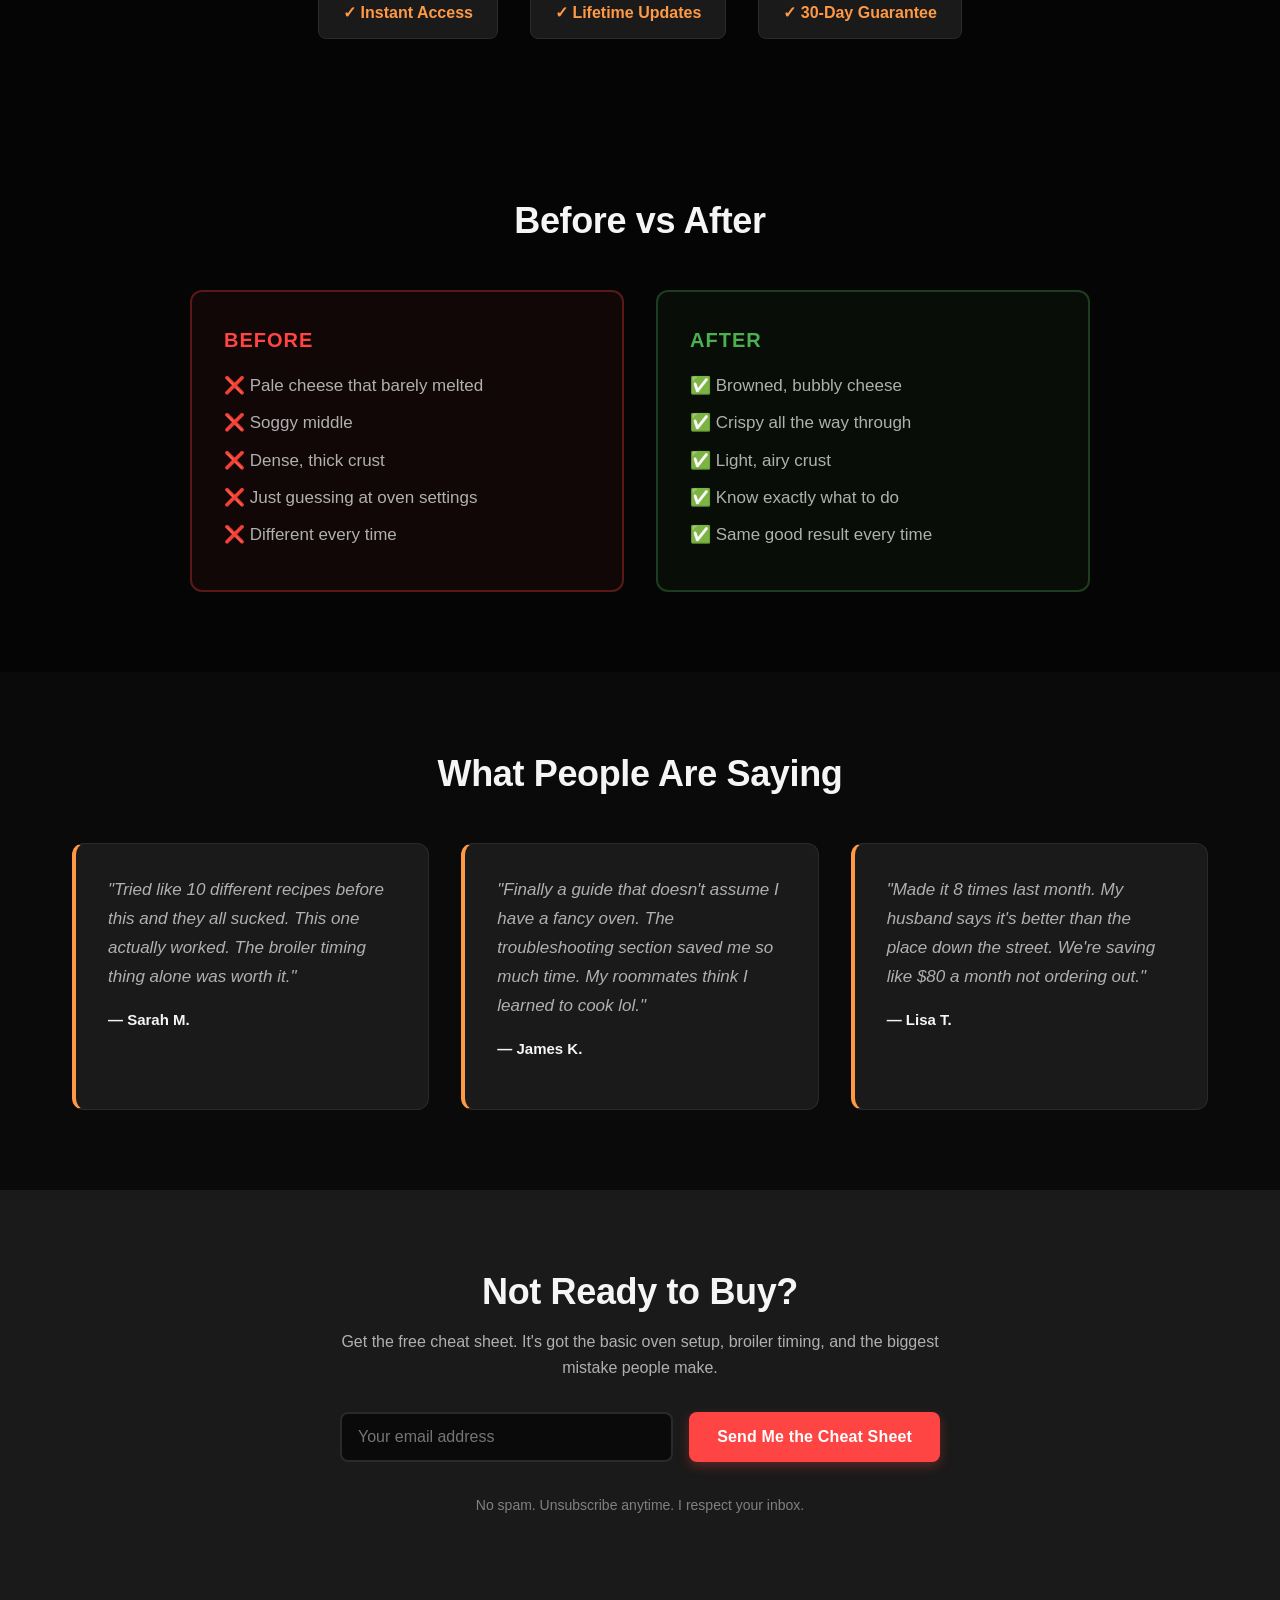
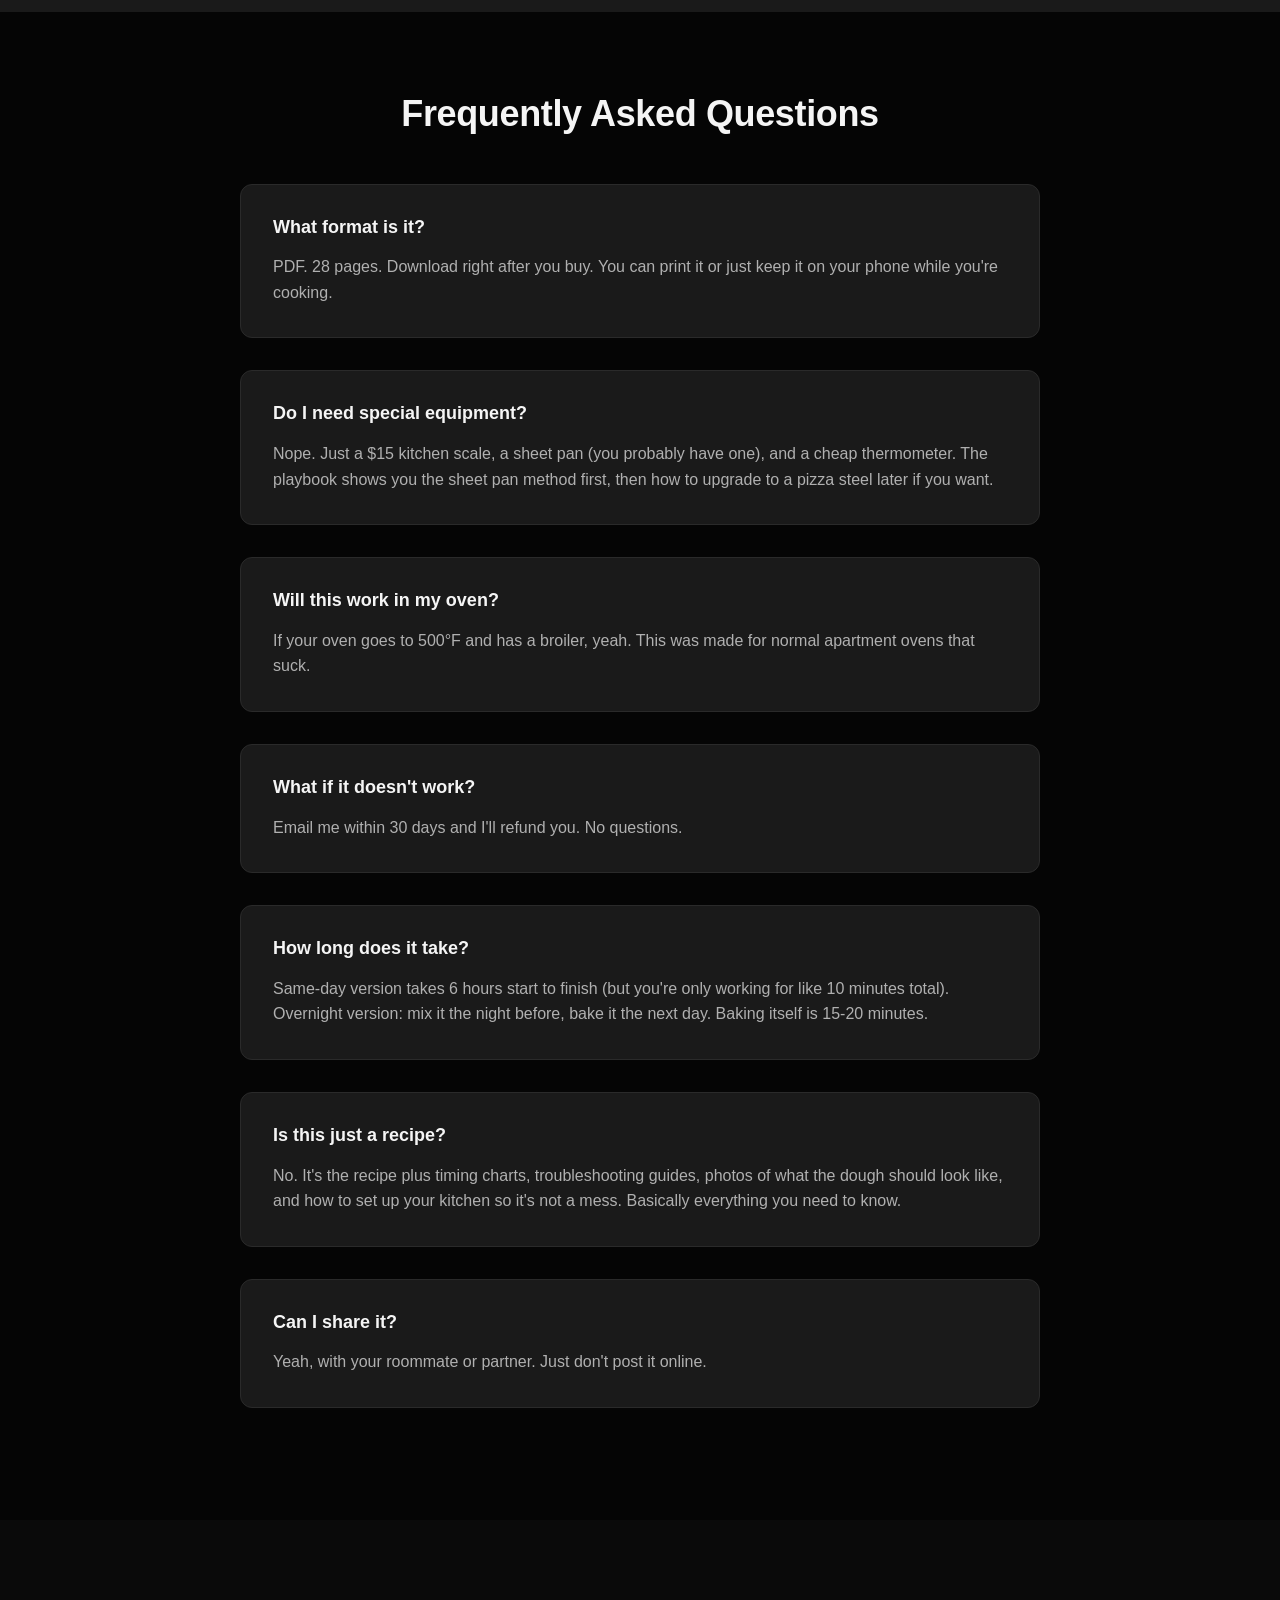
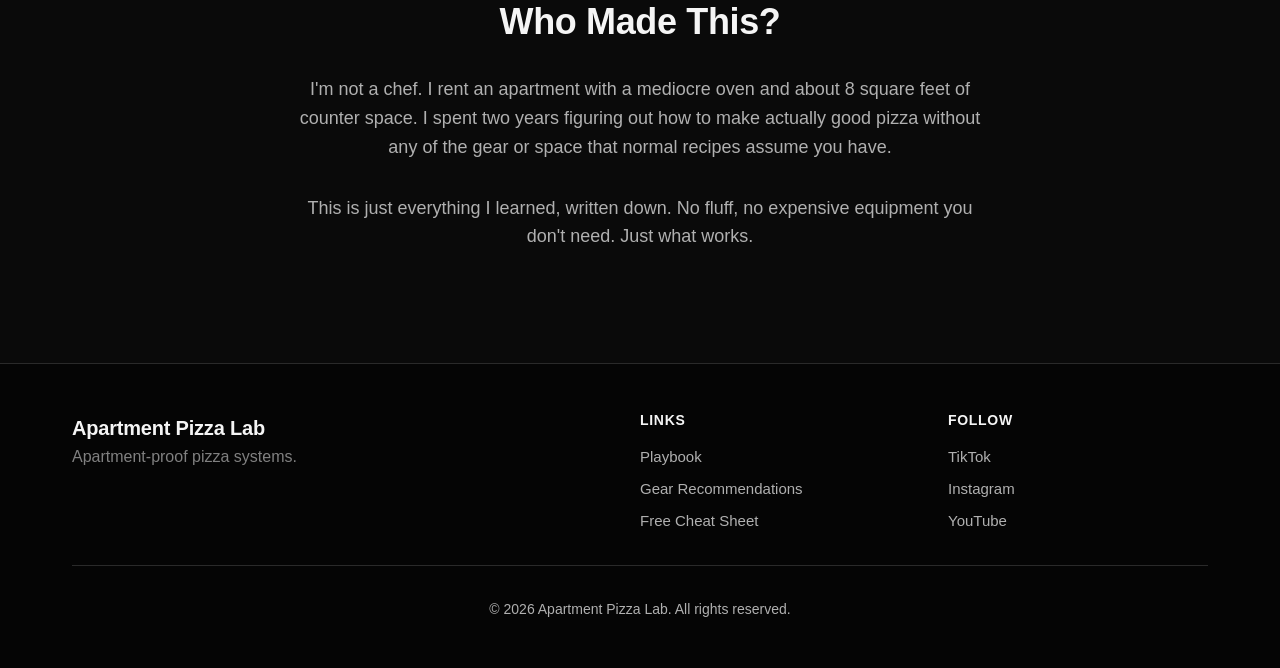
==== commit e818b778: "Rewrite all copy to sound more natural - remove em dashes, AI phrases, make it conversational" ====
--- a/index.html
+++ b/index.html
@@ -33,11 +33,11 @@
         <div class="hero-content">
             <div class="container">
                 <h1 class="hero-title">
-                    Make $4 Pizza Better Than $25 Delivery.
-                    <span class="hero-title-accent">In Your Apartment Oven. Every Time.</span>
+                    Make Better Pizza Than Delivery.
+                    <span class="hero-title-accent">In Your Regular Oven.</span>
                 </h1>
                 <p class="hero-subtitle">
-                    Master the complete system: repeatable dough, broiler timing, and foolproof techniques—no fancy gear, no guesswork.
+                    Learn the exact dough recipe, broiler timing, and oven hacks that actually work in apartments. No expensive gear.
                 </p>
                 <div class="hero-cta">
                     <a href="#playbook" class="btn btn-primary">Get the Playbook</a>
@@ -54,18 +54,18 @@
             <div class="steps-grid">
                 <div class="step-card">
                     <div class="step-number">1</div>
-                    <h3>Get the Playbook</h3>
-                    <p>Instant download. PDF works on any device. Print it or keep it on your phone.</p>
+                    <h3>Buy It</h3>
+                    <p>Download the PDF right after checkout. Keep it on your phone or print it.</p>
                 </div>
                 <div class="step-card">
                     <div class="step-number">2</div>
-                    <h3>Follow the System</h3>
-                    <p>Use the exact formulas, timing charts, and troubleshooting flowcharts. No guesswork.</p>
+                    <h3>Follow It</h3>
+                    <p>Use the recipe, timing chart, and troubleshooting guide. Stop guessing.</p>
                 </div>
                 <div class="step-card">
                     <div class="step-number">3</div>
-                    <h3>Make Perfect Pizza</h3>
-                    <p>Crispy, airy, repeatable results. Every single time. In your apartment oven.</p>
+                    <h3>Make Good Pizza</h3>
+                    <p>Crispy crust, airy inside, repeatable every time. In your regular oven.</p>
                 </div>
             </div>
         </div>
@@ -79,19 +79,19 @@
                     <div class="tag">The Fix</div>
                     <h2>The Apartment Pizza Playbook</h2>
                     <p class="playbook-description">
-                        The complete system for consistent, crispy pizza in a normal oven with a tiny-kitchen workflow.
+                        Everything I learned making pizza in a 400-square-foot apartment. Tested in weak ovens, perfected for small kitchens.
                     </p>
 
                     <h3>What's Inside:</h3>
                     <ul class="playbook-features">
-                        <li>✅ <strong>Exact dough formulas</strong> (grams, not guesses) for same-day and overnight</li>
-                        <li>✅ <strong>Rack position & broiler timing</strong> for apartment ovens (no more burnt bottoms)</li>
-                        <li>✅ <strong>Two paths:</strong> Sheet pan (beginner) and steel (upgrade)</li>
-                        <li>✅ <strong>Troubleshooting flowchart</strong> for pale tops, soggy centers, dense crust</li>
-                        <li>✅ <strong>Fermentation guide</strong> with visual cues (poke test, bubble check)</li>
-                        <li>✅ <strong>Topping strategy</strong> for weak ovens (what works, what doesn't)</li>
-                        <li>✅ <strong>5-station tiny-kitchen workflow</strong> (no chaos, repeatable every week)</li>
-                        <li>✅ <strong>Cost-per-pizza calculator</strong> (spoiler: $3.30 vs $20 delivery)</li>
+                        <li>✅ <strong>Dough recipe</strong> that actually works (weighed in grams, same-day or overnight)</li>
+                        <li>✅ <strong>Rack positions and broiler timing</strong> so you don't burn the bottom</li>
+                        <li>✅ <strong>Sheet pan method</strong> (start here) and <strong>pizza steel method</strong> (upgrade later)</li>
+                        <li>✅ <strong>Troubleshooting guide</strong> for when your pizza sucks (pale top, soggy middle, etc)</li>
+                        <li>✅ <strong>How to tell when dough is ready</strong> without guessing</li>
+                        <li>✅ <strong>Which toppings work</strong> in weak ovens and which don't</li>
+                        <li>✅ <strong>Tiny kitchen setup</strong> that doesn't destroy your counter</li>
+                        <li>✅ <strong>What it actually costs</strong> per pizza (about $4 vs $20+ delivery)</li>
                     </ul>
 
                     <div class="playbook-cta">
@@ -100,8 +100,8 @@
                         </a>
                         <p class="playbook-price">$29 • Digital Download</p>
                         <div class="playbook-guarantee-box">
-                            <strong>30-Day Money-Back Guarantee</strong>
-                            <p>If this doesn't fix your pizza, I'll refund every penny. No questions asked.</p>
+                            <strong>30-Day Guarantee</strong>
+                            <p>If it doesn't work, email me and I'll refund you. No hassle.</p>
                         </div>
                     </div>
                 </div>
@@ -126,33 +126,33 @@
     <!-- What You Actually Get -->
     <section class="deliverables">
         <div class="container">
-            <h2>What You Actually Get</h2>
-            <p class="section-subtitle">Not just a recipe. A complete, tested system.</p>
+            <h2>What You Get</h2>
+            <p class="section-subtitle">A 28-page PDF you can actually use.</p>
 
             <div class="deliverables-grid">
                 <div class="deliverable-item">
-                    <h3>28-Page PDF Playbook</h3>
-                    <p>Instant download. Works on desktop, tablet, or phone. Printer-friendly.</p>
-                </div>
-                <div class="deliverable-item">
-                    <h3>Master Dough Formula</h3>
-                    <p>Exact gram measurements. Same-day and overnight options. No more dense crust.</p>
-                </div>
-                <div class="deliverable-item">
-                    <h3>Bake Timing Tables</h3>
-                    <p>Rack positions, preheat times, broiler finish—calibrated for apartment ovens.</p>
-                </div>
-                <div class="deliverable-item">
-                    <h3>Troubleshooting Flowchart</h3>
-                    <p>Pale top? Soggy center? Follow the decision tree to diagnose and fix.</p>
-                </div>
-                <div class="deliverable-item">
-                    <h3>Visual Fermentation Guide</h3>
-                    <p>Photos showing under/ready/over-fermented dough. Never guess again.</p>
-                </div>
-                <div class="deliverable-item">
-                    <h3>5-Station Workflow</h3>
-                    <p>Tiny-kitchen layout that keeps your counter clean and workflow repeatable.</p>
+                    <h3>The Full Playbook (PDF)</h3>
+                    <p>Download it right after you buy. Works on your phone, tablet, computer. Print it if you want.</p>
+                </div>
+                <div class="deliverable-item">
+                    <h3>Dough Recipe</h3>
+                    <p>Weighted in grams so it's actually repeatable. Same-day or overnight. Finally get airy crust.</p>
+                </div>
+                <div class="deliverable-item">
+                    <h3>Bake Timing Chart</h3>
+                    <p>Which rack to use, how long to preheat, when to turn on the broiler. For normal ovens.</p>
+                </div>
+                <div class="deliverable-item">
+                    <h3>Troubleshooting Guide</h3>
+                    <p>Pale top? Soggy middle? Use the flowchart to figure out what went wrong.</p>
+                </div>
+                <div class="deliverable-item">
+                    <h3>Fermentation Photos</h3>
+                    <p>Pictures of what underproofed, ready, and overproofed dough looks like. Stop guessing.</p>
+                </div>
+                <div class="deliverable-item">
+                    <h3>Small Kitchen Setup</h3>
+                    <p>How to lay out your tiny counter so you're not working in chaos every time.</p>
                 </div>
             </div>
 
@@ -167,23 +167,23 @@
     <!-- Social Proof / Results -->
     <section class="results">
         <div class="container">
-            <h2>The Difference</h2>
+            <h2>Before vs After</h2>
             <div class="comparison">
                 <div class="comparison-before">
                     <div class="comparison-label">Before</div>
-                    <p>❌ Pale, undercooked cheese</p>
-                    <p>❌ Soggy, gummy center</p>
-                    <p>❌ Dense, bready texture</p>
-                    <p>❌ Guessing oven timing</p>
-                    <p>❌ Different result every time</p>
+                    <p>❌ Pale cheese that barely melted</p>
+                    <p>❌ Soggy middle</p>
+                    <p>❌ Dense, thick crust</p>
+                    <p>❌ Just guessing at oven settings</p>
+                    <p>❌ Different every time</p>
                 </div>
                 <div class="comparison-after">
                     <div class="comparison-label">After</div>
-                    <p>✅ Browned, bubbly top</p>
-                    <p>✅ Crisp fold, no droop</p>
-                    <p>✅ Airy crumb with holes</p>
-                    <p>✅ Exact rack positions & timing</p>
-                    <p>✅ Repeatable results every week</p>
+                    <p>✅ Browned, bubbly cheese</p>
+                    <p>✅ Crispy all the way through</p>
+                    <p>✅ Light, airy crust</p>
+                    <p>✅ Know exactly what to do</p>
+                    <p>✅ Same good result every time</p>
                 </div>
             </div>
         </div>
@@ -192,22 +192,22 @@
     <!-- Testimonials -->
     <section class="testimonials">
         <div class="container">
-            <h2>Real Results From Apartment Kitchens</h2>
+            <h2>What People Are Saying</h2>
 
             <div class="testimonial-grid">
                 <div class="testimonial-card">
-                    <p class="testimonial-text">"I've tried at least 10 different pizza recipes and never got it right. This is the first system that actually worked in my weak oven. The broiler timing alone changed everything."</p>
-                    <p class="testimonial-author">— Sarah M., Brooklyn</p>
+                    <p class="testimonial-text">"Tried like 10 different recipes before this and they all sucked. This one actually worked. The broiler timing thing alone was worth it."</p>
+                    <p class="testimonial-author">— Sarah M.</p>
                 </div>
 
                 <div class="testimonial-card">
-                    <p class="testimonial-text">"Finally, a pizza guide that doesn't assume I have a $4,000 oven. The troubleshooting flowchart saved me so much trial and error. My roommates think I'm a pizza wizard now."</p>
-                    <p class="testimonial-author">— James K., Seattle</p>
+                    <p class="testimonial-text">"Finally a guide that doesn't assume I have a fancy oven. The troubleshooting section saved me so much time. My roommates think I learned to cook lol."</p>
+                    <p class="testimonial-author">— James K.</p>
                 </div>
 
                 <div class="testimonial-card">
-                    <p class="testimonial-text">"Worth every penny. I've already made this 8 times in the last month. My husband said it's better than our local pizza place and we're saving $80+/month on takeout."</p>
-                    <p class="testimonial-author">— Lisa T., Chicago</p>
+                    <p class="testimonial-text">"Made it 8 times last month. My husband says it's better than the place down the street. We're saving like $80 a month not ordering out."</p>
+                    <p class="testimonial-author">— Lisa T.</p>
                 </div>
             </div>
         </div>
@@ -217,8 +217,8 @@
     <section id="free-guide" class="optin">
         <div class="container">
             <div class="optin-card">
-                <h2>Not Ready to Buy? Start Here.</h2>
-                <p>Get the free <strong>Apartment Oven Cheat Sheet</strong> with rack positions, broiler timing, and the #1 mistake to avoid.</p>
+                <h2>Not Ready to Buy?</h2>
+                <p>Get the free cheat sheet. It's got the basic oven setup, broiler timing, and the biggest mistake people make.</p>
 
                 <form class="optin-form" id="email-form">
                     <input
@@ -245,38 +245,38 @@
 
             <div class="faq-list">
                 <div class="faq-item">
-                    <h3 class="faq-question">What format is the Playbook?</h3>
-                    <p class="faq-answer">It's a 28-page PDF that works on any device. Download it instantly after purchase. Print it or keep it on your phone/tablet while you cook.</p>
+                    <h3 class="faq-question">What format is it?</h3>
+                    <p class="faq-answer">PDF. 28 pages. Download right after you buy. You can print it or just keep it on your phone while you're cooking.</p>
                 </div>
 
                 <div class="faq-item">
                     <h3 class="faq-question">Do I need special equipment?</h3>
-                    <p class="faq-answer">Nope. You need a ~$30 starter kit: digital scale, sheet pan, and instant-read thermometer. The Playbook covers both sheet-pan pizza (beginner) and pizza steel (optional upgrade). Your standard apartment oven works fine.</p>
-                </div>
-
-                <div class="faq-item">
-                    <h3 class="faq-question">Will this work in MY oven?</h3>
-                    <p class="faq-answer">Yes. This system is designed specifically for weak apartment ovens (electric or gas). If your oven goes to 500°F and has a broiler, you're good to go.</p>
-                </div>
-
-                <div class="faq-item">
-                    <h3 class="faq-question">What if it doesn't work for me?</h3>
-                    <p class="faq-answer">30-day money-back guarantee. If you follow the system and still can't make good pizza, email me and I'll refund you immediately. No questions, no hassle.</p>
-                </div>
-
-                <div class="faq-item">
-                    <h3 class="faq-question">How long does it take to make pizza?</h3>
-                    <p class="faq-answer">Same-day dough: 6 hours total (5 min active work). Overnight cold-ferment: Mix the night before, bake the next day. Once your dough is ready, baking takes 15-20 minutes.</p>
+                    <p class="faq-answer">Nope. Just a $15 kitchen scale, a sheet pan (you probably have one), and a cheap thermometer. The playbook shows you the sheet pan method first, then how to upgrade to a pizza steel later if you want.</p>
+                </div>
+
+                <div class="faq-item">
+                    <h3 class="faq-question">Will this work in my oven?</h3>
+                    <p class="faq-answer">If your oven goes to 500°F and has a broiler, yeah. This was made for normal apartment ovens that suck.</p>
+                </div>
+
+                <div class="faq-item">
+                    <h3 class="faq-question">What if it doesn't work?</h3>
+                    <p class="faq-answer">Email me within 30 days and I'll refund you. No questions.</p>
+                </div>
+
+                <div class="faq-item">
+                    <h3 class="faq-question">How long does it take?</h3>
+                    <p class="faq-answer">Same-day version takes 6 hours start to finish (but you're only working for like 10 minutes total). Overnight version: mix it the night before, bake it the next day. Baking itself is 15-20 minutes.</p>
                 </div>
 
                 <div class="faq-item">
                     <h3 class="faq-question">Is this just a recipe?</h3>
-                    <p class="faq-answer">No. It's a complete system with formulas, timing charts, troubleshooting flowcharts, visual guides, and a tiny-kitchen workflow. You get the WHY behind every step, not just ingredients and instructions.</p>
-                </div>
-
-                <div class="faq-item">
-                    <h3 class="faq-question">Can I share this with my roommate/partner?</h3>
-                    <p class="faq-answer">Absolutely. One purchase = household use. Just don't post it publicly online.</p>
+                    <p class="faq-answer">No. It's the recipe plus timing charts, troubleshooting guides, photos of what the dough should look like, and how to set up your kitchen so it's not a mess. Basically everything you need to know.</p>
+                </div>
+
+                <div class="faq-item">
+                    <h3 class="faq-question">Can I share it?</h3>
+                    <p class="faq-answer">Yeah, with your roommate or partner. Just don't post it online.</p>
                 </div>
             </div>
         </div>
@@ -285,14 +285,14 @@
     <!-- Why Trust Me -->
     <section class="about">
         <div class="container">
-            <h2>Why Listen to Me?</h2>
+            <h2>Who Made This?</h2>
             <p>
-                I'm not a chef. I'm an apartment renter with a weak oven, a tiny counter, and noise-sensitive neighbors.
-                I spent two years testing every variable—rack positions, preheat times, fermentation schedules—so you don't have to.
+                I'm not a chef. I rent an apartment with a mediocre oven and about 8 square feet of counter space.
+                I spent two years figuring out how to make actually good pizza without any of the gear or space that normal recipes assume you have.
             </p>
             <p>
-                This playbook is the system I wish I had when I started. No ego. No $500 gear.
-                Just repeatable pizza that actually works in small kitchens.
+                This is just everything I learned, written down. No fluff, no expensive equipment you don't need.
+                Just what works.
             </p>
         </div>
     </section>
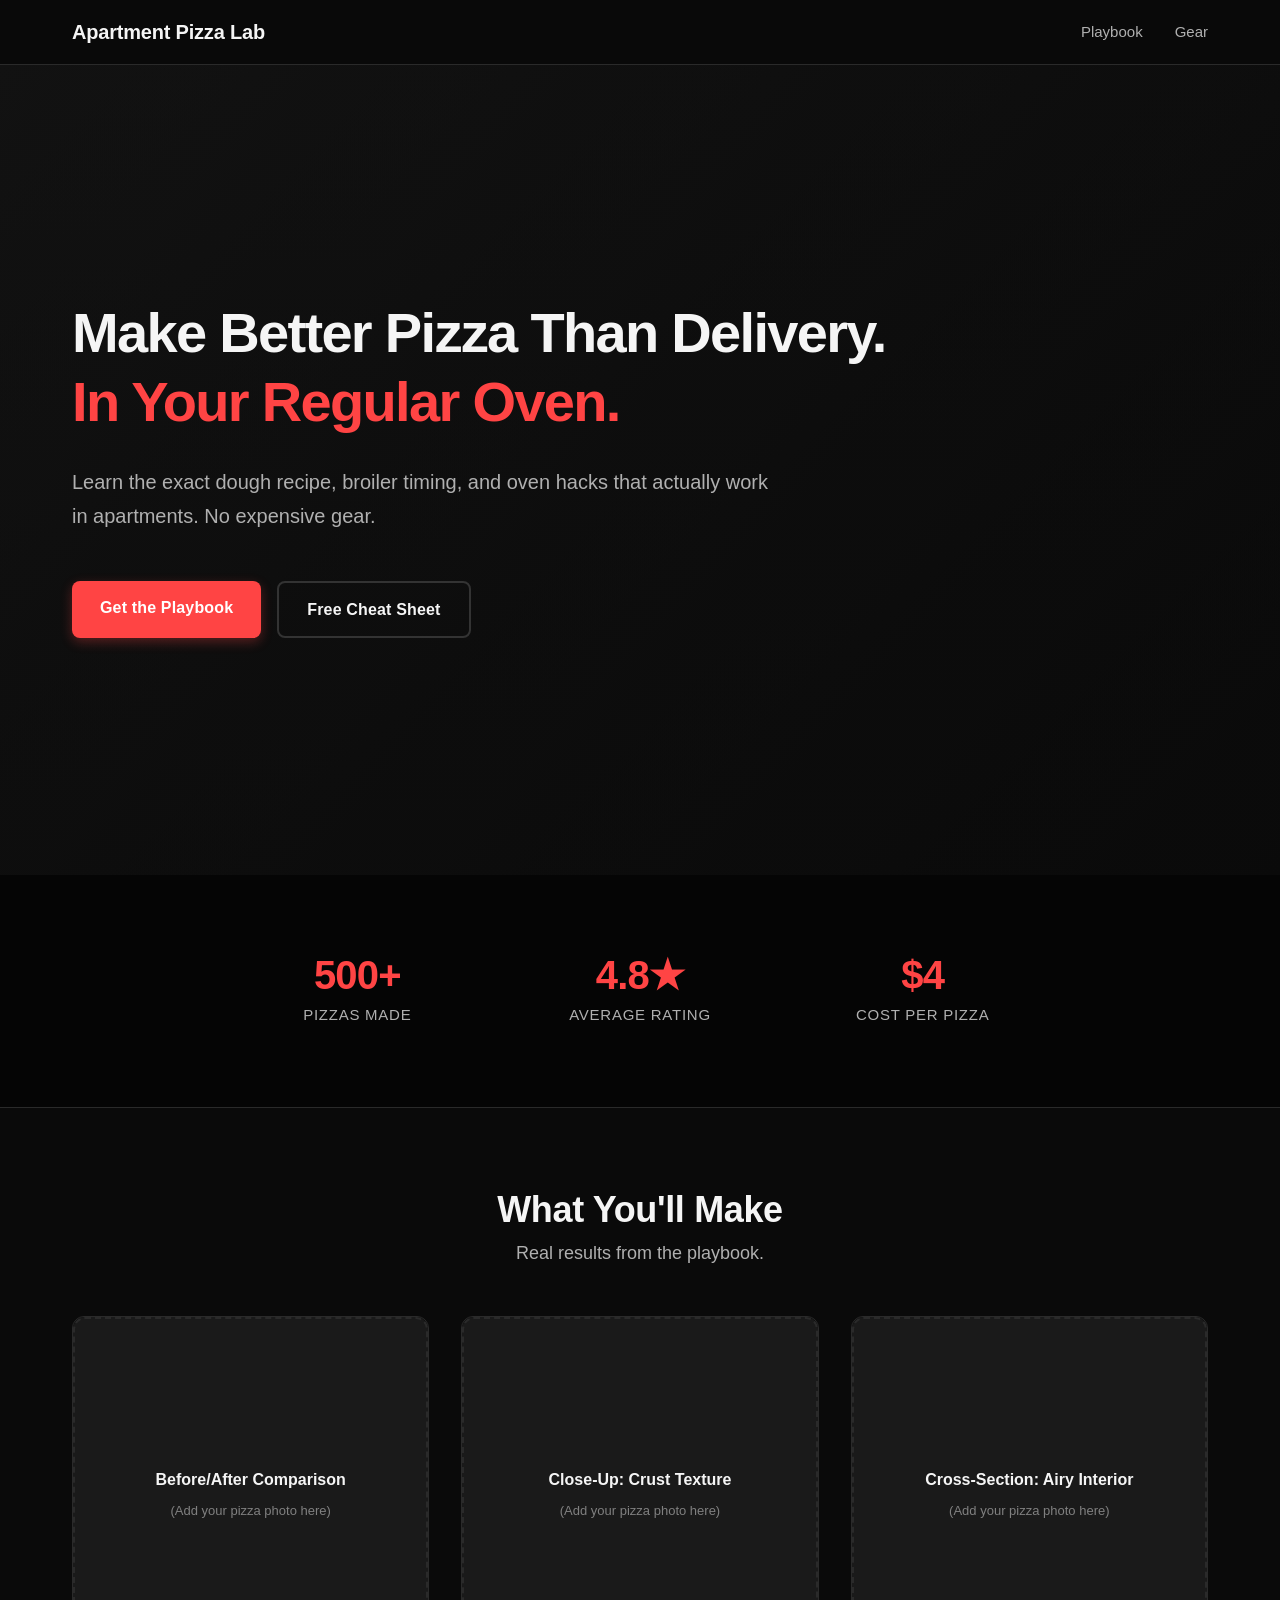
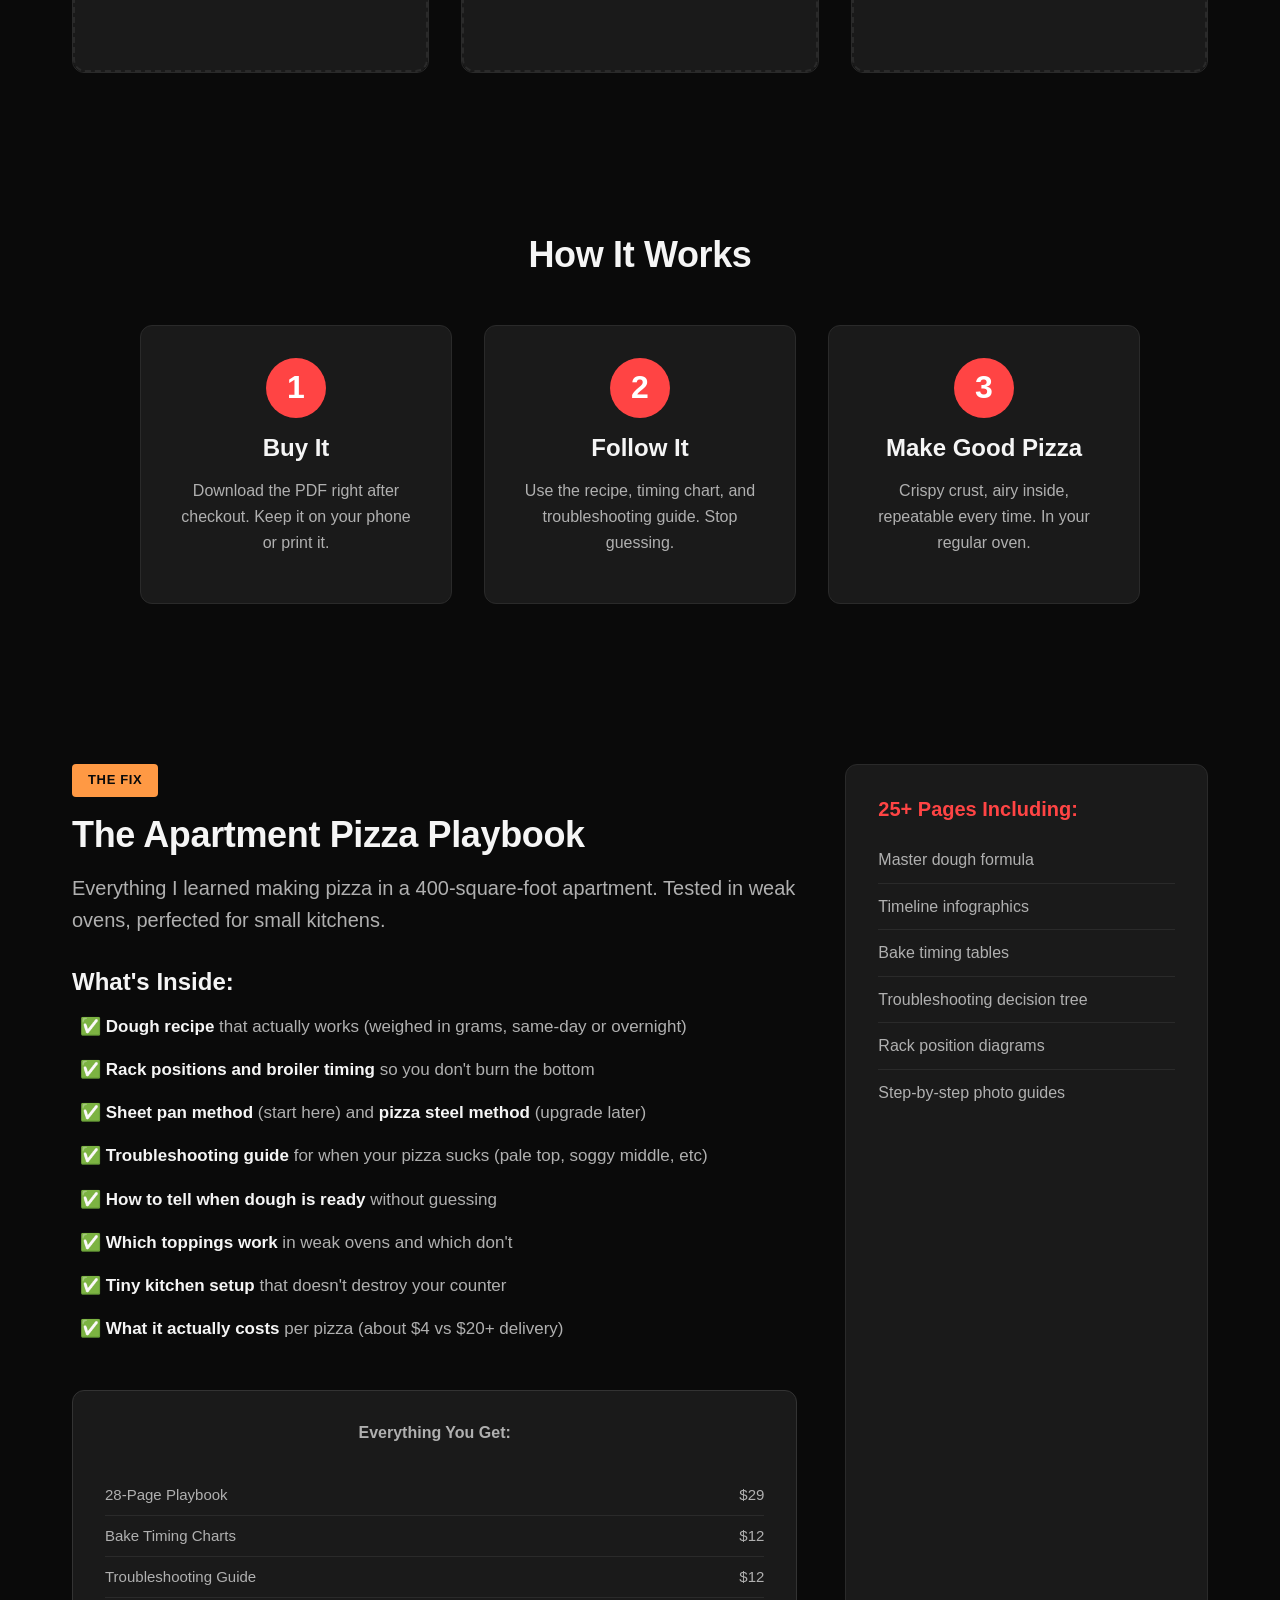
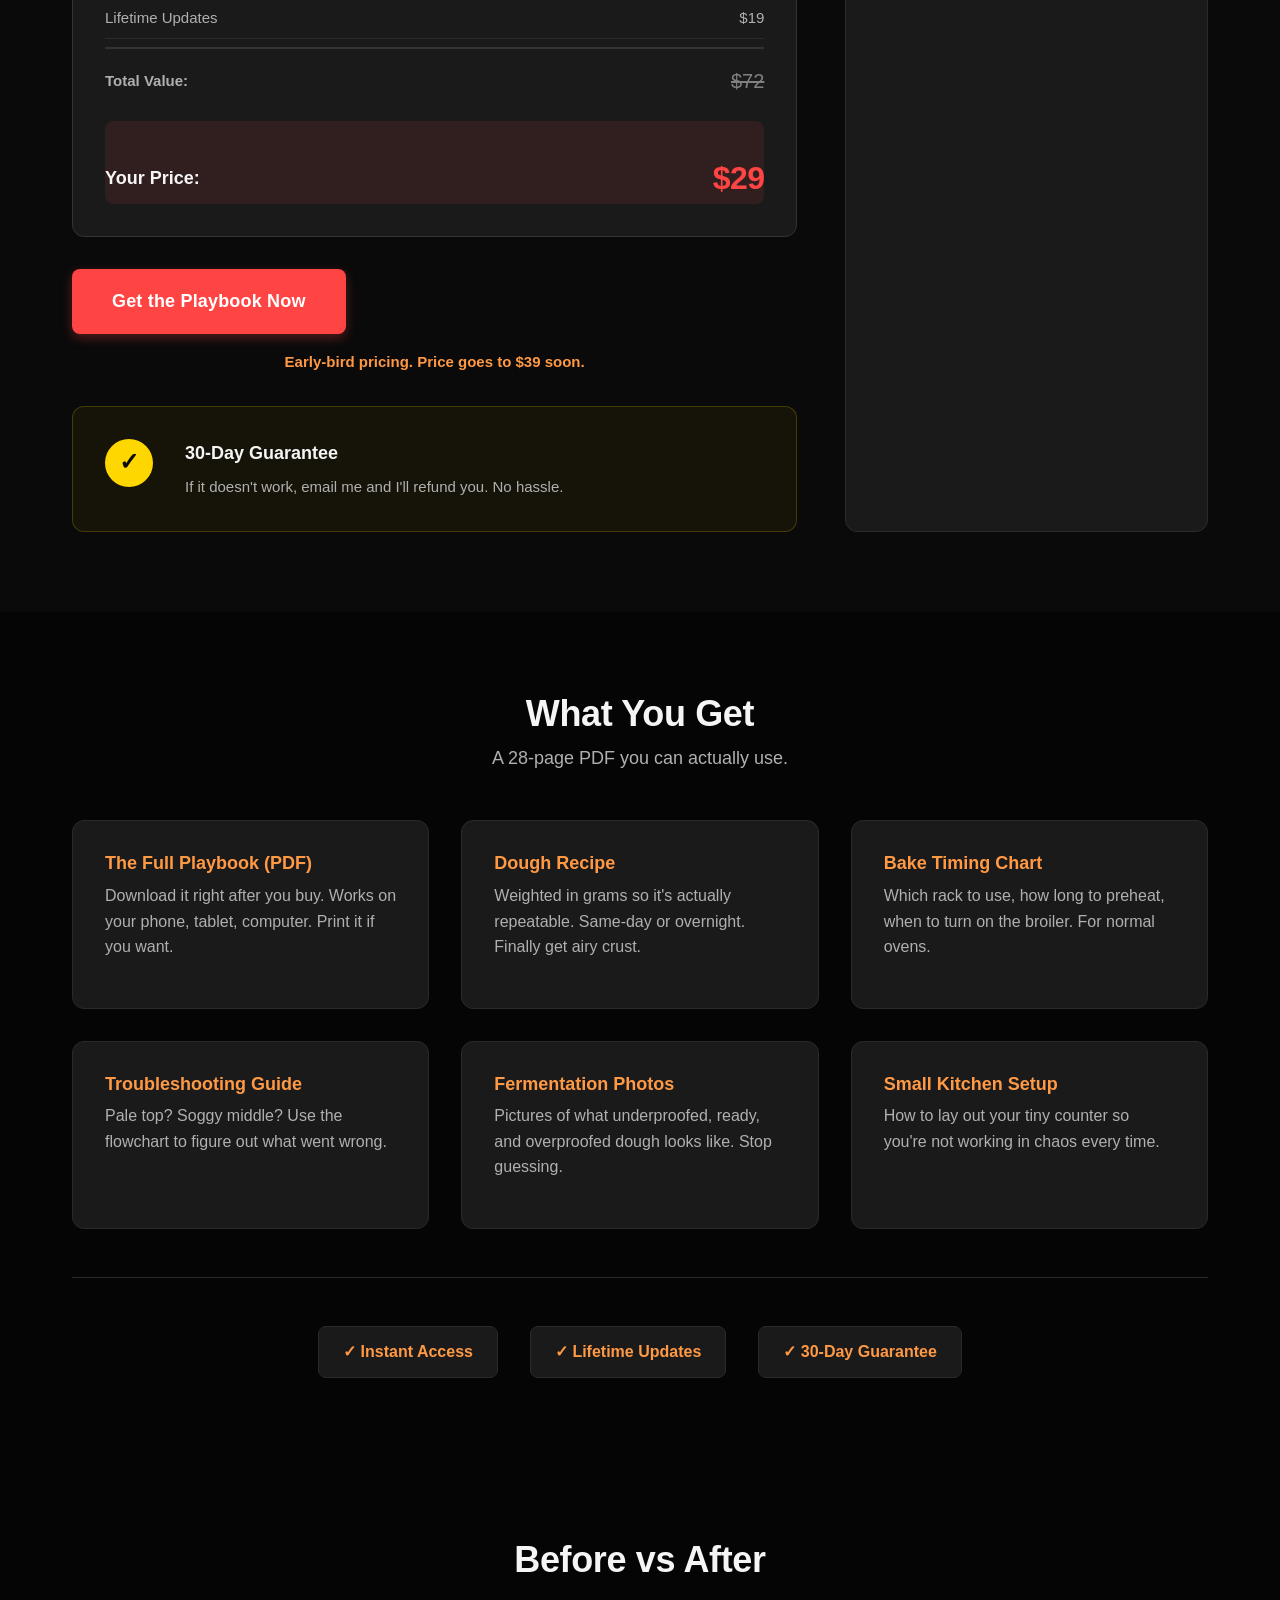
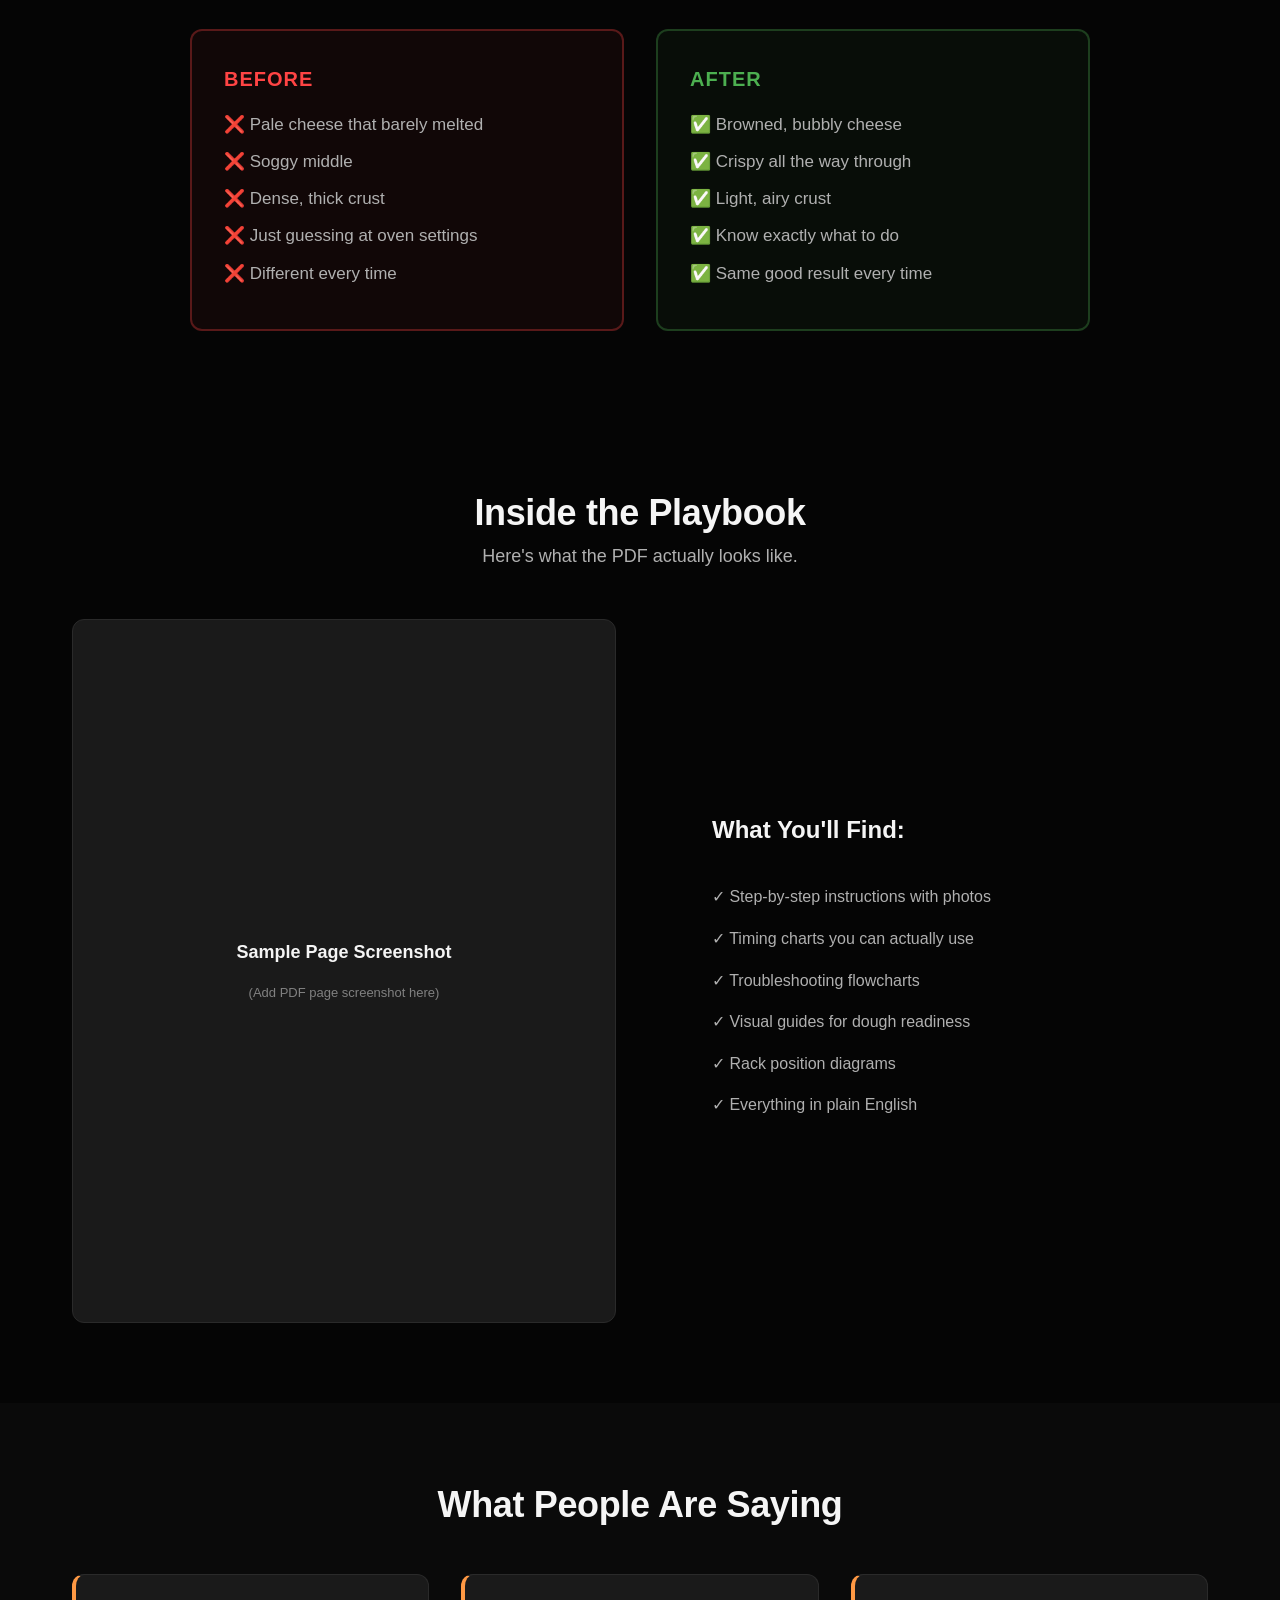
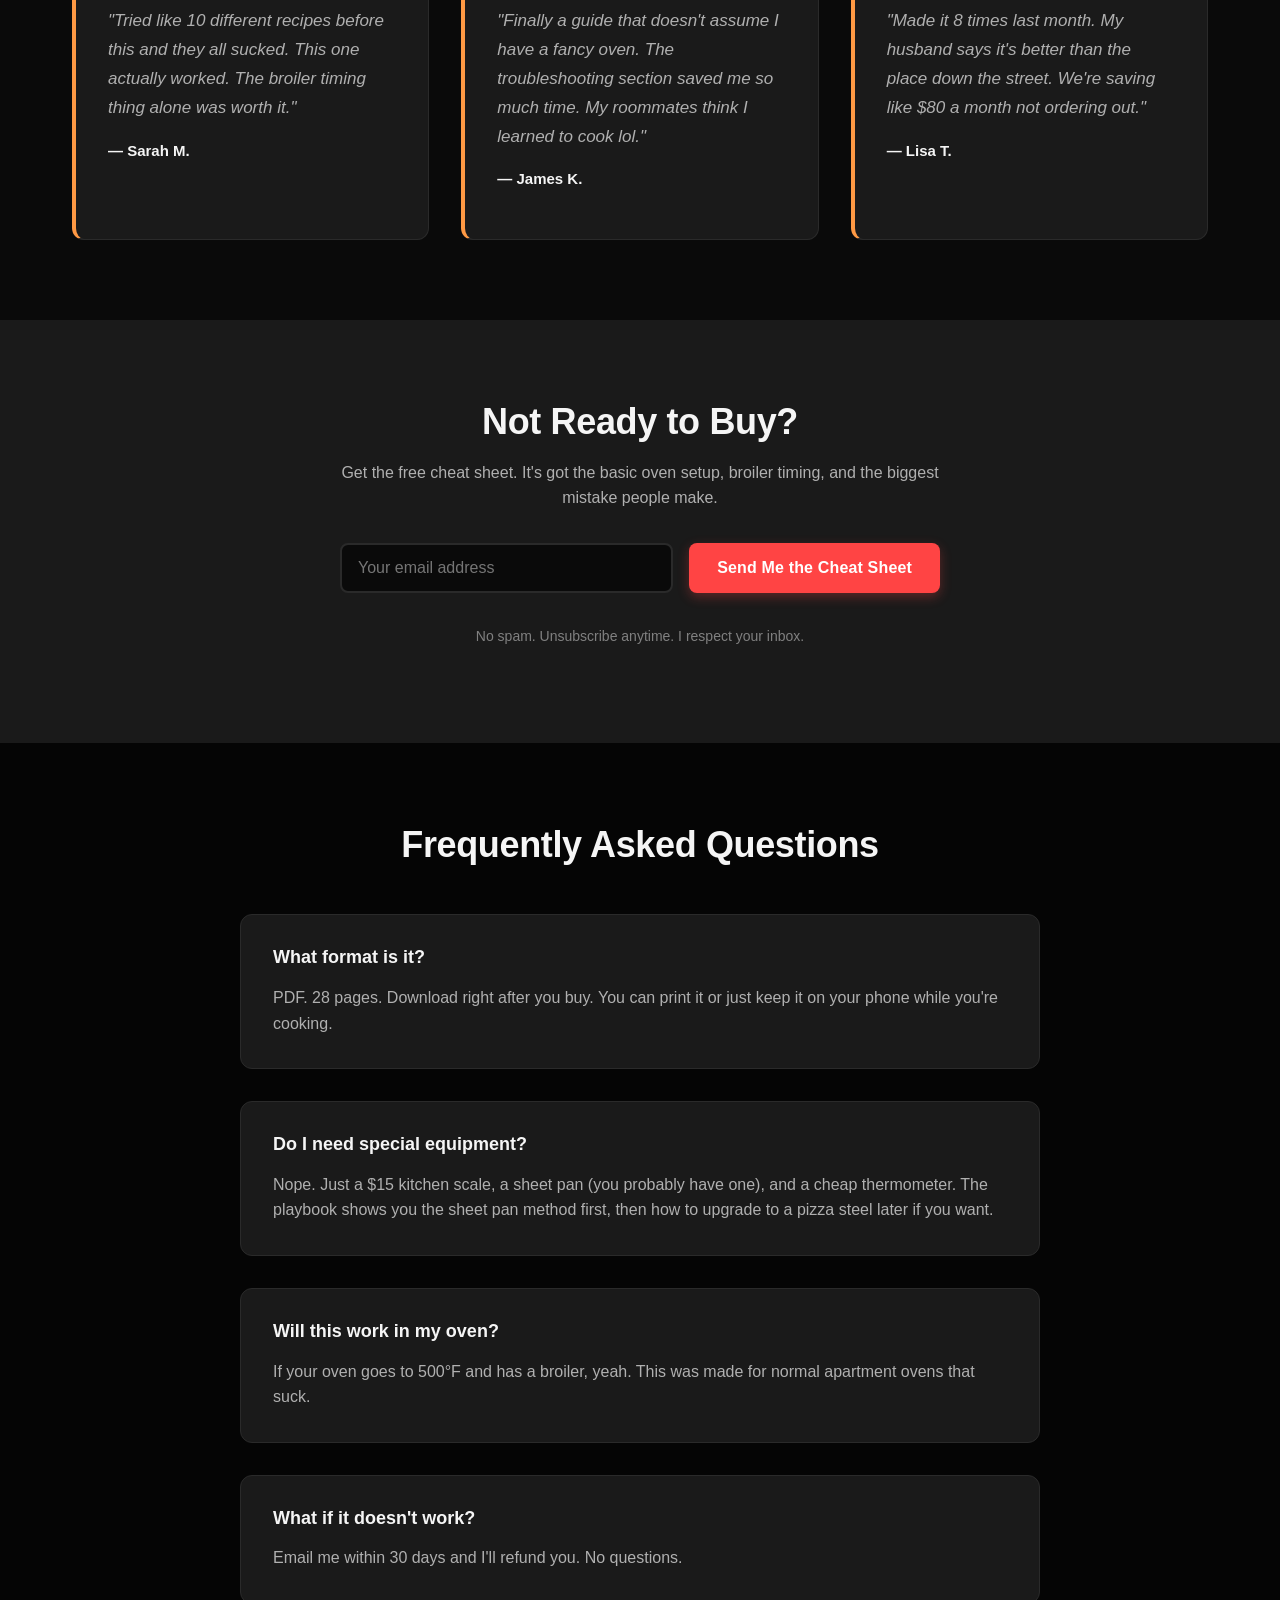
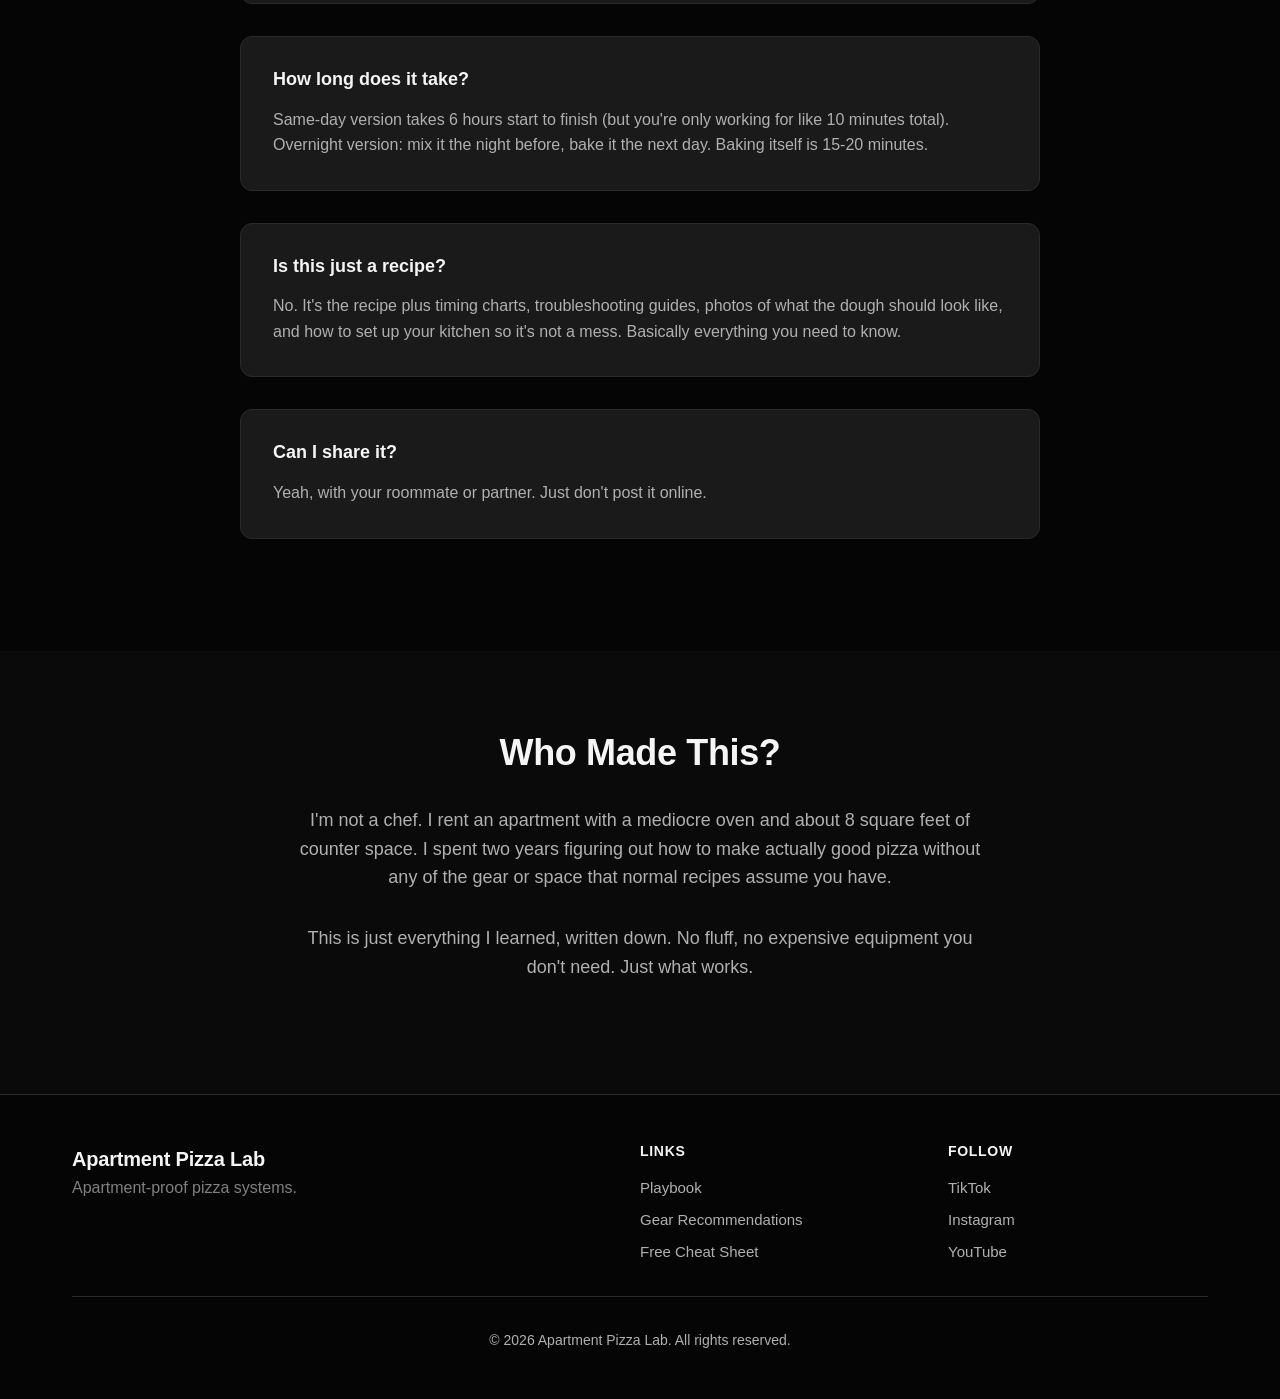
==== commit 41b49088: "Add conversion improvements: value stack, social proof, urgency, and visual enhancements - Added sta" ====
--- a/index.html
+++ b/index.html
@@ -47,6 +47,55 @@
         </div>
     </section>
 
+    <!-- Social Proof Numbers -->
+    <section class="stats">
+        <div class="container">
+            <div class="stats-grid">
+                <div class="stat-item">
+                    <div class="stat-number">500+</div>
+                    <div class="stat-label">Pizzas Made</div>
+                </div>
+                <div class="stat-item">
+                    <div class="stat-number">4.8★</div>
+                    <div class="stat-label">Average Rating</div>
+                </div>
+                <div class="stat-item">
+                    <div class="stat-number">$4</div>
+                    <div class="stat-label">Cost Per Pizza</div>
+                </div>
+            </div>
+        </div>
+    </section>
+
+    <!-- Pizza Results (Photo Placeholders) -->
+    <section class="results-gallery">
+        <div class="container">
+            <h2>What You'll Make</h2>
+            <p class="section-subtitle">Real results from the playbook.</p>
+
+            <div class="gallery-grid">
+                <div class="gallery-item">
+                    <div class="gallery-placeholder">
+                        <p>Before/After Comparison</p>
+                        <small>(Add your pizza photo here)</small>
+                    </div>
+                </div>
+                <div class="gallery-item">
+                    <div class="gallery-placeholder">
+                        <p>Close-Up: Crust Texture</p>
+                        <small>(Add your pizza photo here)</small>
+                    </div>
+                </div>
+                <div class="gallery-item">
+                    <div class="gallery-placeholder">
+                        <p>Cross-Section: Airy Interior</p>
+                        <small>(Add your pizza photo here)</small>
+                    </div>
+                </div>
+            </div>
+        </div>
+    </section>
+
     <!-- How It Works -->
     <section class="how-it-works">
         <div class="container">
@@ -95,13 +144,46 @@
                     </ul>
 
                     <div class="playbook-cta">
+                        <div class="value-stack">
+                            <h4>Everything You Get:</h4>
+                            <div class="value-item">
+                                <span class="value-name">28-Page Playbook</span>
+                                <span class="value-price">$29</span>
+                            </div>
+                            <div class="value-item">
+                                <span class="value-name">Bake Timing Charts</span>
+                                <span class="value-price">$12</span>
+                            </div>
+                            <div class="value-item">
+                                <span class="value-name">Troubleshooting Guide</span>
+                                <span class="value-price">$12</span>
+                            </div>
+                            <div class="value-item">
+                                <span class="value-name">Lifetime Updates</span>
+                                <span class="value-price">$19</span>
+                            </div>
+                            <div class="value-total">
+                                <span class="value-name"><strong>Total Value:</strong></span>
+                                <span class="value-price-strike">$72</span>
+                            </div>
+                            <div class="value-final">
+                                <span class="value-name"><strong>Your Price:</strong></span>
+                                <span class="value-price-big">$29</span>
+                            </div>
+                        </div>
+
                         <a href="#" class="btn btn-primary btn-large" id="buy-playbook">
-                            Get the Complete Playbook
+                            Get the Playbook Now
                         </a>
-                        <p class="playbook-price">$29 • Digital Download</p>
+
+                        <p class="early-bird">Early-bird pricing. Price goes to $39 soon.</p>
+
                         <div class="playbook-guarantee-box">
-                            <strong>30-Day Guarantee</strong>
-                            <p>If it doesn't work, email me and I'll refund you. No hassle.</p>
+                            <div class="guarantee-badge">✓</div>
+                            <div class="guarantee-text">
+                                <strong>30-Day Guarantee</strong>
+                                <p>If it doesn't work, email me and I'll refund you. No hassle.</p>
+                            </div>
                         </div>
                     </div>
                 </div>
@@ -184,6 +266,34 @@
                     <p>✅ Light, airy crust</p>
                     <p>✅ Know exactly what to do</p>
                     <p>✅ Same good result every time</p>
+                </div>
+            </div>
+        </div>
+    </section>
+
+    <!-- PDF Preview -->
+    <section class="pdf-preview">
+        <div class="container">
+            <h2>Inside the Playbook</h2>
+            <p class="section-subtitle">Here's what the PDF actually looks like.</p>
+
+            <div class="preview-grid">
+                <div class="preview-placeholder">
+                    <div class="preview-box">
+                        <p>Sample Page Screenshot</p>
+                        <small>(Add PDF page screenshot here)</small>
+                    </div>
+                </div>
+                <div class="preview-features">
+                    <h3>What You'll Find:</h3>
+                    <ul>
+                        <li>✓ Step-by-step instructions with photos</li>
+                        <li>✓ Timing charts you can actually use</li>
+                        <li>✓ Troubleshooting flowcharts</li>
+                        <li>✓ Visual guides for dough readiness</li>
+                        <li>✓ Rack position diagrams</li>
+                        <li>✓ Everything in plain English</li>
+                    </ul>
                 </div>
             </div>
         </div>
--- a/css/styles.css
+++ b/css/styles.css
@@ -751,13 +751,77 @@
    PLAYBOOK ENHANCEMENTS
    =========================== */
 
-.playbook-price {
-    text-align: center;
-    font-size: 1.5rem;
+.value-stack {
+    background: var(--bg-card);
+    border: 1px solid var(--border);
+    border-radius: var(--radius-lg);
+    padding: var(--spacing-md);
+    margin-bottom: var(--spacing-md);
+}
+
+.value-stack h4 {
+    text-align: center;
+    margin-bottom: var(--spacing-md);
+    color: var(--text-primary);
+}
+
+.value-item {
+    display: flex;
+    justify-content: space-between;
+    padding: 0.5rem 0;
+    border-bottom: 1px solid var(--border);
+}
+
+.value-item:last-of-type {
+    border-bottom: none;
+}
+
+.value-name {
+    color: var(--text-secondary);
+}
+
+.value-price {
+    color: var(--text-secondary);
+    font-weight: 500;
+}
+
+.value-total {
+    display: flex;
+    justify-content: space-between;
+    padding: 0.75rem 0;
+    margin-top: var(--spacing-sm);
+    border-top: 2px solid var(--border);
+}
+
+.value-price-strike {
+    color: var(--text-muted);
+    text-decoration: line-through;
+    font-size: 1.125rem;
+}
+
+.value-final {
+    display: flex;
+    justify-content: space-between;
+    align-items: center;
+    padding: var(--spacing-sm) 0;
+    background: rgba(255, 68, 68, 0.1);
+    padding: var(--spacing-sm);
+    border-radius: var(--radius-md);
+    margin-top: var(--spacing-xs);
+}
+
+.value-price-big {
+    color: var(--accent-primary);
+    font-size: 2rem;
     font-weight: 700;
-    color: var(--text-primary);
+}
+
+.early-bird {
+    text-align: center;
+    font-size: 0.875rem;
+    color: var(--accent-secondary);
     margin-top: var(--spacing-sm);
-    margin-bottom: var(--spacing-md);
+    font-weight: 600;
 }
 
 .playbook-guarantee-box {
@@ -765,20 +829,199 @@
     border: 2px solid rgba(76, 175, 80, 0.3);
     border-radius: var(--radius-md);
     padding: var(--spacing-md);
-    text-align: center;
     margin-top: var(--spacing-md);
-}
-
-.playbook-guarantee-box strong {
+    display: flex;
+    gap: var(--spacing-sm);
+    align-items: flex-start;
+}
+
+.guarantee-badge {
+    flex-shrink: 0;
+    width: 40px;
+    height: 40px;
+    background: #4caf50;
+    color: white;
+    border-radius: 50%;
+    display: flex;
+    align-items: center;
+    justify-content: center;
+    font-size: 1.5rem;
+    font-weight: 700;
+}
+
+.guarantee-text {
+    flex: 1;
+}
+
+.guarantee-text strong {
     display: block;
     color: #4caf50;
     font-size: 1.125rem;
     margin-bottom: var(--spacing-xs);
 }
 
-.playbook-guarantee-box p {
+.guarantee-text p {
     margin: 0;
     color: var(--text-secondary);
+}
+
+/* ===========================
+   STATS SECTION
+   =========================== */
+
+.stats {
+    padding: var(--spacing-lg) 0;
+    background: var(--bg-darker);
+    border-bottom: 1px solid var(--border);
+}
+
+.stats-grid {
+    display: grid;
+    grid-template-columns: repeat(auto-fit, minmax(200px, 1fr));
+    gap: var(--spacing-md);
+    max-width: 800px;
+    margin: 0 auto;
+}
+
+.stat-item {
+    text-align: center;
+    padding: var(--spacing-md);
+}
+
+.stat-number {
+    font-size: 3rem;
+    font-weight: 700;
+    color: var(--accent-primary);
+    line-height: 1;
+    margin-bottom: var(--spacing-xs);
+}
+
+.stat-label {
+    color: var(--text-secondary);
+    font-size: 0.9375rem;
+}
+
+/* ===========================
+   RESULTS GALLERY
+   =========================== */
+
+.results-gallery {
+    padding: var(--spacing-xl) 0;
+    background: var(--bg-dark);
+}
+
+.results-gallery h2 {
+    text-align: center;
+    margin-bottom: var(--spacing-xs);
+}
+
+.gallery-grid {
+    display: grid;
+    grid-template-columns: repeat(auto-fit, minmax(300px, 1fr));
+    gap: var(--spacing-md);
+    margin-top: var(--spacing-lg);
+}
+
+.gallery-item {
+    aspect-ratio: 4/3;
+    border-radius: var(--radius-lg);
+    overflow: hidden;
+}
+
+.gallery-placeholder {
+    width: 100%;
+    height: 100%;
+    background: var(--bg-card);
+    border: 2px dashed var(--border);
+    border-radius: var(--radius-lg);
+    display: flex;
+    flex-direction: column;
+    align-items: center;
+    justify-content: center;
+    text-align: center;
+    padding: var(--spacing-md);
+}
+
+.gallery-placeholder p {
+    color: var(--text-primary);
+    font-weight: 600;
+    margin-bottom: var(--spacing-xs);
+}
+
+.gallery-placeholder small {
+    color: var(--text-muted);
+    font-size: 0.8125rem;
+}
+
+/* ===========================
+   PDF PREVIEW SECTION
+   =========================== */
+
+.pdf-preview {
+    padding: var(--spacing-xl) 0;
+    background: var(--bg-darker);
+}
+
+.pdf-preview h2 {
+    text-align: center;
+    margin-bottom: var(--spacing-xs);
+}
+
+.preview-grid {
+    display: grid;
+    grid-template-columns: 1fr 1fr;
+    gap: var(--spacing-lg);
+    margin-top: var(--spacing-lg);
+}
+
+.preview-placeholder {
+    aspect-ratio: 8.5/11;
+}
+
+.preview-box {
+    width: 100%;
+    height: 100%;
+    background: var(--bg-card);
+    border: 2px dashed var(--border);
+    border-radius: var(--radius-lg);
+    display: flex;
+    flex-direction: column;
+    align-items: center;
+    justify-content: center;
+    text-align: center;
+    padding: var(--spacing-md);
+}
+
+.preview-box p {
+    color: var(--text-primary);
+    font-weight: 600;
+    margin-bottom: var(--spacing-xs);
+}
+
+.preview-box small {
+    color: var(--text-muted);
+    font-size: 0.8125rem;
+}
+
+.preview-features {
+    display: flex;
+    flex-direction: column;
+    justify-content: center;
+}
+
+.preview-features h3 {
+    margin-bottom: var(--spacing-md);
+}
+
+.preview-features ul {
+    list-style: none;
+    padding: 0;
+}
+
+.preview-features li {
+    padding: 0.5rem 0;
+    color: var(--text-secondary);
+    font-size: 1.0625rem;
 }
 
 /* ===========================
@@ -996,6 +1239,304 @@
 }
 
 /* ===========================
+   STATS SECTION
+   =========================== */
+
+.stats {
+    padding: var(--spacing-lg) 0;
+    background: var(--bg-darker);
+    border-bottom: 1px solid var(--border);
+}
+
+.stats-grid {
+    display: grid;
+    grid-template-columns: repeat(3, 1fr);
+    gap: var(--spacing-lg);
+    text-align: center;
+}
+
+.stat-item {
+    padding: var(--spacing-md);
+}
+
+.stat-number {
+    font-size: 2.5rem;
+    font-weight: 700;
+    color: var(--accent-primary);
+    margin-bottom: var(--spacing-xs);
+    letter-spacing: -0.02em;
+}
+
+.stat-label {
+    font-size: 0.9375rem;
+    color: var(--text-secondary);
+    text-transform: uppercase;
+    letter-spacing: 0.05em;
+}
+
+/* ===========================
+   RESULTS GALLERY
+   =========================== */
+
+.results-gallery {
+    padding: var(--spacing-xl) 0;
+    background: var(--bg-dark);
+}
+
+.results-gallery h2 {
+    text-align: center;
+    margin-bottom: var(--spacing-xs);
+}
+
+.section-subtitle {
+    text-align: center;
+    color: var(--text-secondary);
+    font-size: 1.125rem;
+    margin-bottom: var(--spacing-lg);
+}
+
+.gallery-grid {
+    display: grid;
+    grid-template-columns: repeat(3, 1fr);
+    gap: var(--spacing-md);
+    margin-top: var(--spacing-lg);
+}
+
+.gallery-item {
+    aspect-ratio: 1 / 1;
+    border-radius: var(--radius-lg);
+    overflow: hidden;
+    border: 1px solid var(--border);
+}
+
+.gallery-placeholder {
+    width: 100%;
+    height: 100%;
+    background: var(--bg-card);
+    display: flex;
+    flex-direction: column;
+    align-items: center;
+    justify-content: center;
+    gap: var(--spacing-xs);
+    padding: var(--spacing-md);
+    text-align: center;
+}
+
+.gallery-placeholder p {
+    color: var(--text-primary);
+    font-weight: 600;
+    margin-bottom: 0;
+}
+
+.gallery-placeholder small {
+    color: var(--text-muted);
+    font-size: 0.8125rem;
+}
+
+/* ===========================
+   VALUE STACK
+   =========================== */
+
+.value-stack {
+    background: var(--bg-card);
+    border: 1px solid var(--border-light);
+    border-radius: var(--radius-lg);
+    padding: var(--spacing-md);
+    margin-bottom: var(--spacing-md);
+}
+
+.value-stack h4 {
+    font-size: 1rem;
+    margin-bottom: var(--spacing-md);
+    color: var(--text-secondary);
+    font-weight: 600;
+}
+
+.value-item {
+    display: flex;
+    justify-content: space-between;
+    align-items: center;
+    padding: var(--spacing-xs) 0;
+    border-bottom: 1px solid var(--border);
+}
+
+.value-item:last-of-type {
+    border-bottom: none;
+}
+
+.value-name {
+    color: var(--text-secondary);
+    font-size: 0.9375rem;
+}
+
+.value-price {
+    color: var(--text-secondary);
+    font-size: 0.9375rem;
+}
+
+.value-total {
+    display: flex;
+    justify-content: space-between;
+    align-items: center;
+    padding: var(--spacing-sm) 0;
+    margin-top: var(--spacing-xs);
+    border-top: 2px solid var(--border-light);
+}
+
+.value-price-strike {
+    color: var(--text-muted);
+    text-decoration: line-through;
+    font-size: 1.25rem;
+}
+
+.value-final {
+    display: flex;
+    justify-content: space-between;
+    align-items: center;
+    padding: var(--spacing-md) 0 0;
+    margin-top: var(--spacing-xs);
+}
+
+.value-final .value-name {
+    color: var(--text-primary);
+    font-size: 1.125rem;
+}
+
+.value-price-big {
+    color: var(--accent-primary);
+    font-size: 2rem;
+    font-weight: 700;
+    letter-spacing: -0.02em;
+}
+
+.early-bird {
+    text-align: center;
+    color: var(--accent-secondary);
+    font-size: 0.9375rem;
+    font-weight: 600;
+    margin-top: var(--spacing-sm);
+    margin-bottom: var(--spacing-md);
+}
+
+/* ===========================
+   GUARANTEE BADGE
+   =========================== */
+
+.playbook-guarantee-box {
+    display: flex;
+    align-items: flex-start;
+    gap: var(--spacing-md);
+    background: rgba(255, 215, 0, 0.05);
+    border: 1px solid rgba(255, 215, 0, 0.2);
+    border-radius: var(--radius-lg);
+    padding: var(--spacing-md);
+    margin-top: var(--spacing-md);
+}
+
+.guarantee-badge {
+    flex-shrink: 0;
+    width: 48px;
+    height: 48px;
+    background: var(--accent-gold);
+    color: var(--bg-dark);
+    border-radius: 50%;
+    display: flex;
+    align-items: center;
+    justify-content: center;
+    font-size: 1.5rem;
+    font-weight: 700;
+}
+
+.guarantee-text {
+    flex: 1;
+}
+
+.guarantee-text strong {
+    color: var(--text-primary);
+    display: block;
+    margin-bottom: var(--spacing-xs);
+    font-size: 1.125rem;
+}
+
+.guarantee-text p {
+    color: var(--text-secondary);
+    margin-bottom: 0;
+    font-size: 0.9375rem;
+}
+
+/* ===========================
+   PDF PREVIEW SECTION
+   =========================== */
+
+.pdf-preview {
+    padding: var(--spacing-xl) 0;
+    background: var(--bg-darker);
+}
+
+.pdf-preview h2 {
+    text-align: center;
+    margin-bottom: var(--spacing-xs);
+}
+
+.preview-grid {
+    display: grid;
+    grid-template-columns: 1fr 1fr;
+    gap: var(--spacing-lg);
+    margin-top: var(--spacing-lg);
+    align-items: center;
+}
+
+.preview-placeholder {
+    width: 100%;
+}
+
+.preview-box {
+    aspect-ratio: 8.5 / 11;
+    background: var(--bg-card);
+    border: 1px solid var(--border);
+    border-radius: var(--radius-lg);
+    display: flex;
+    flex-direction: column;
+    align-items: center;
+    justify-content: center;
+    gap: var(--spacing-sm);
+    padding: var(--spacing-lg);
+    text-align: center;
+}
+
+.preview-box p {
+    color: var(--text-primary);
+    font-weight: 600;
+    font-size: 1.125rem;
+    margin-bottom: 0;
+}
+
+.preview-box small {
+    color: var(--text-muted);
+    font-size: 0.8125rem;
+}
+
+.preview-features {
+    padding: var(--spacing-lg);
+}
+
+.preview-features h3 {
+    margin-bottom: var(--spacing-md);
+    color: var(--text-primary);
+}
+
+.preview-features ul {
+    list-style: none;
+    padding: 0;
+}
+
+.preview-features li {
+    padding: var(--spacing-xs) 0;
+    color: var(--text-secondary);
+    font-size: 1rem;
+}
+
+/* ===========================
    FOOTER
    =========================== */
 
@@ -1136,6 +1677,19 @@
     .badge {
         width: 100%;
         text-align: center;
+    }
+
+    .stats-grid {
+        grid-template-columns: 1fr;
+        gap: var(--spacing-md);
+    }
+
+    .gallery-grid {
+        grid-template-columns: 1fr;
+    }
+
+    .preview-grid {
+        grid-template-columns: 1fr;
     }
 }
 
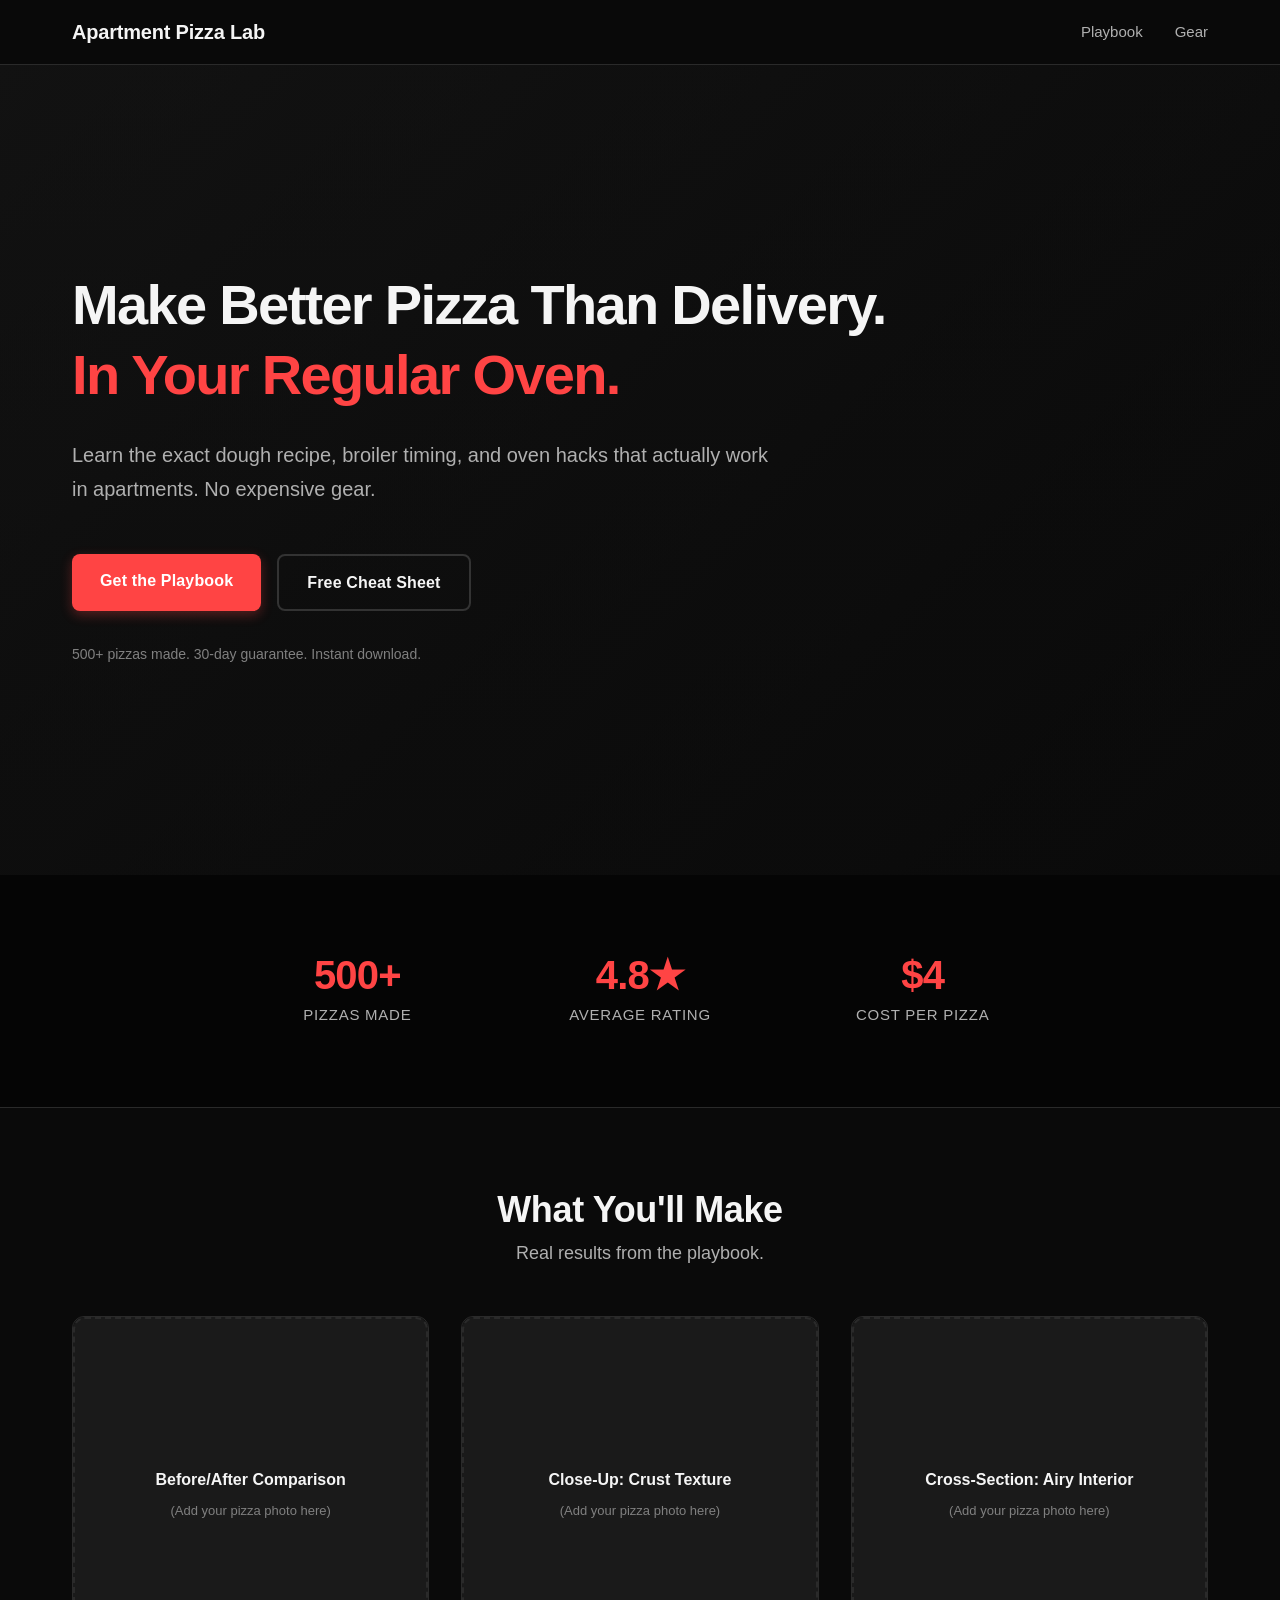
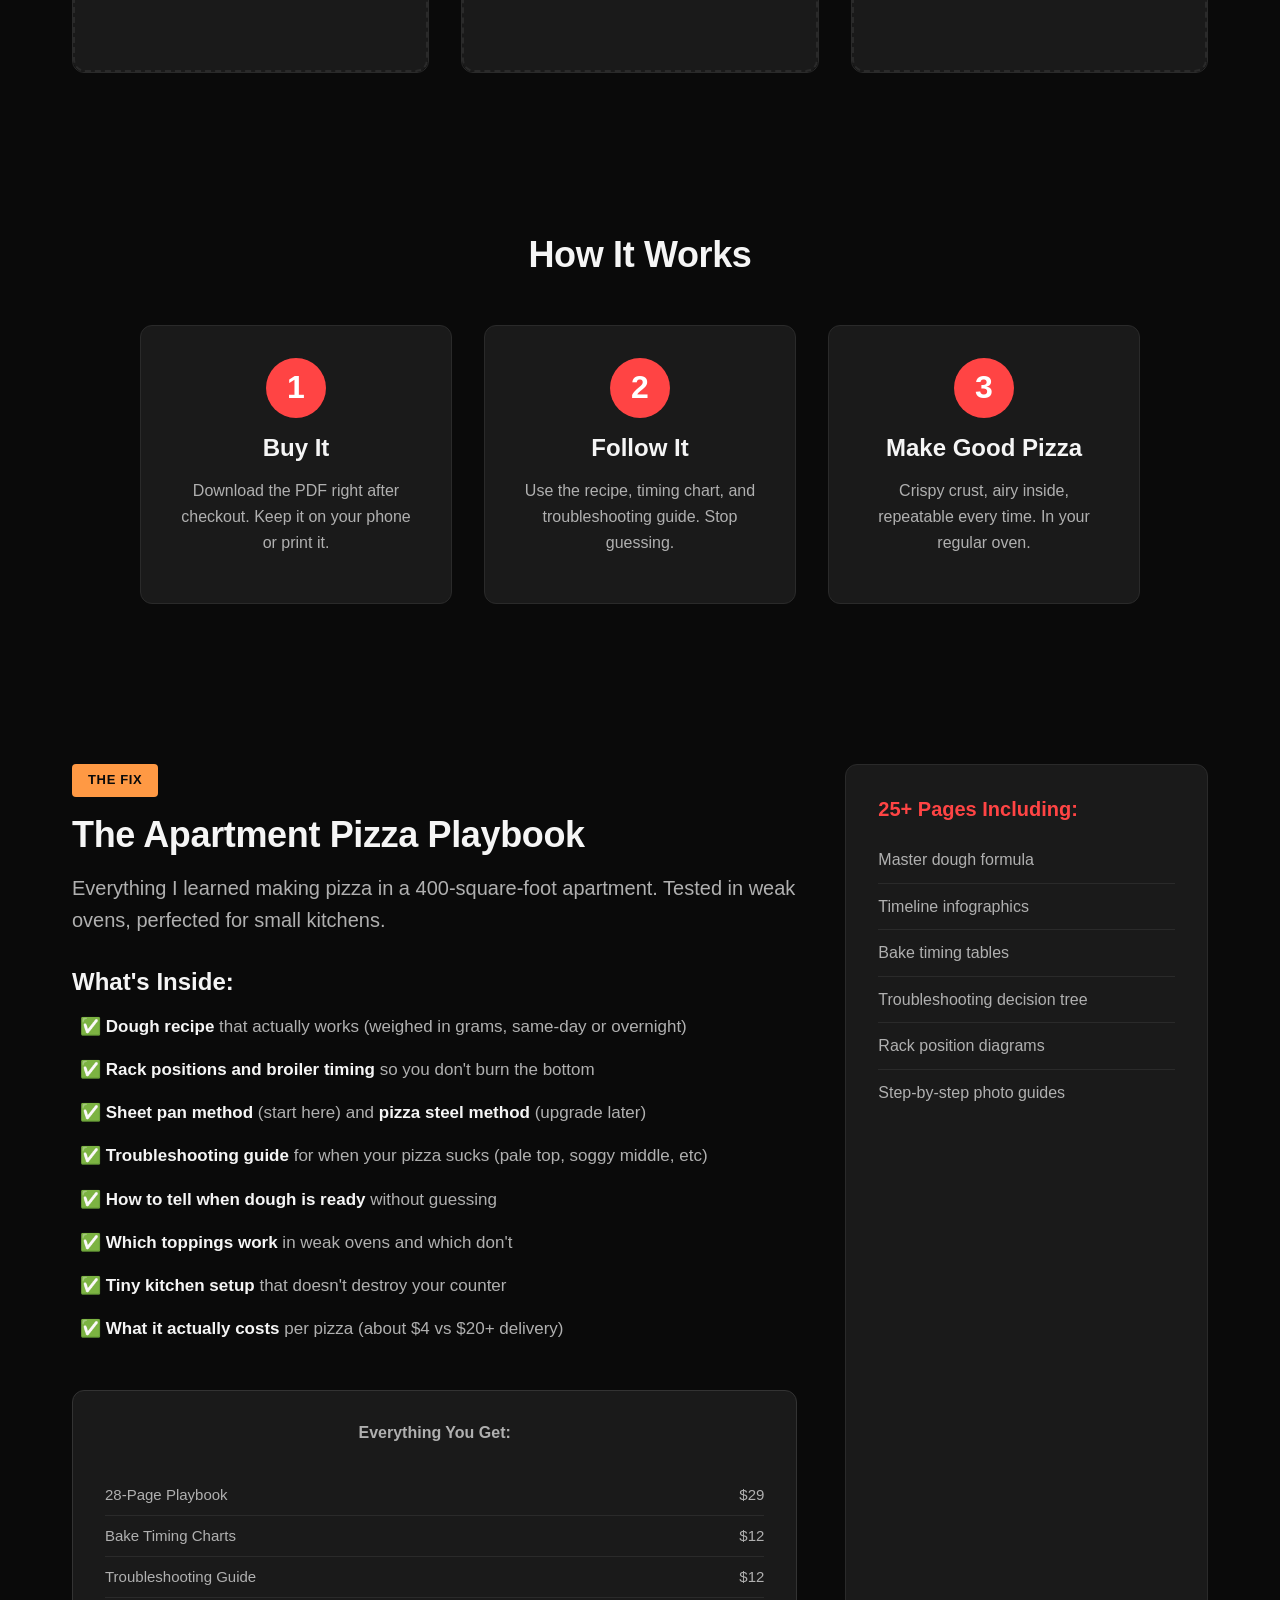
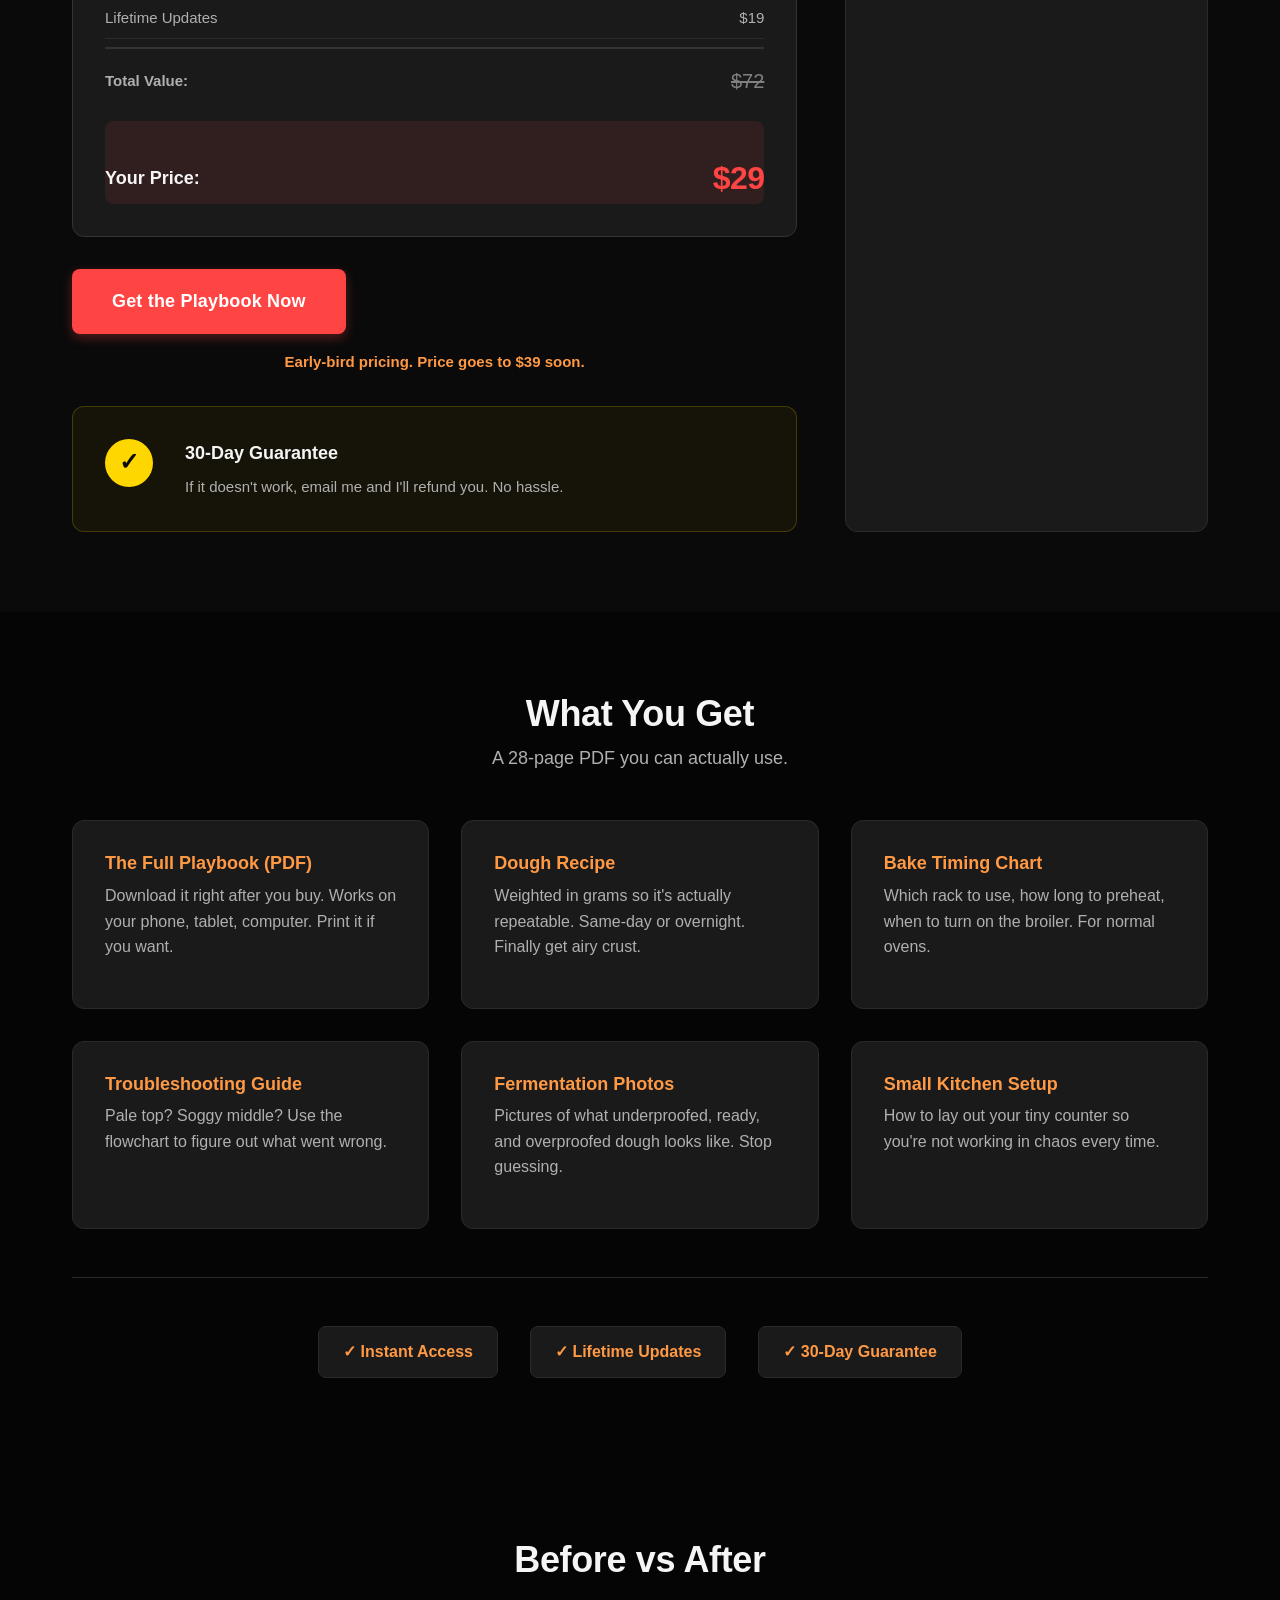
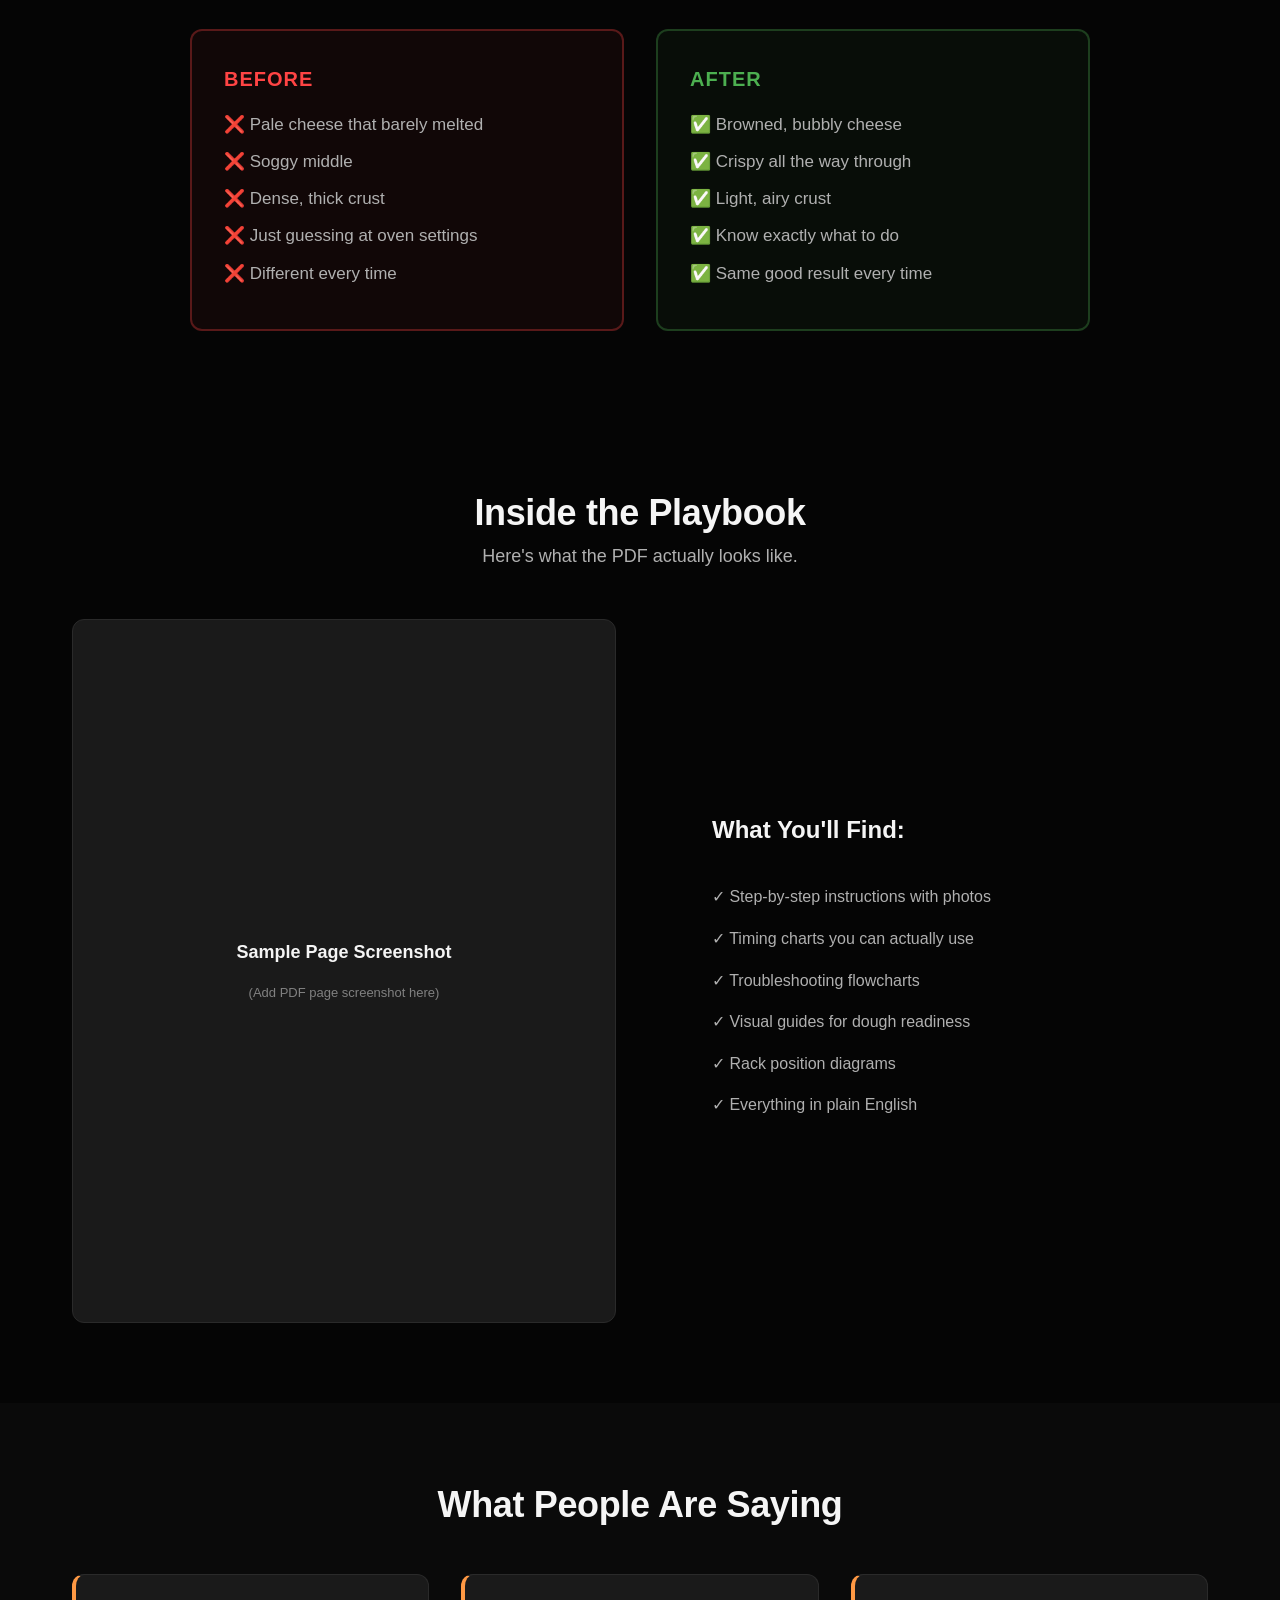
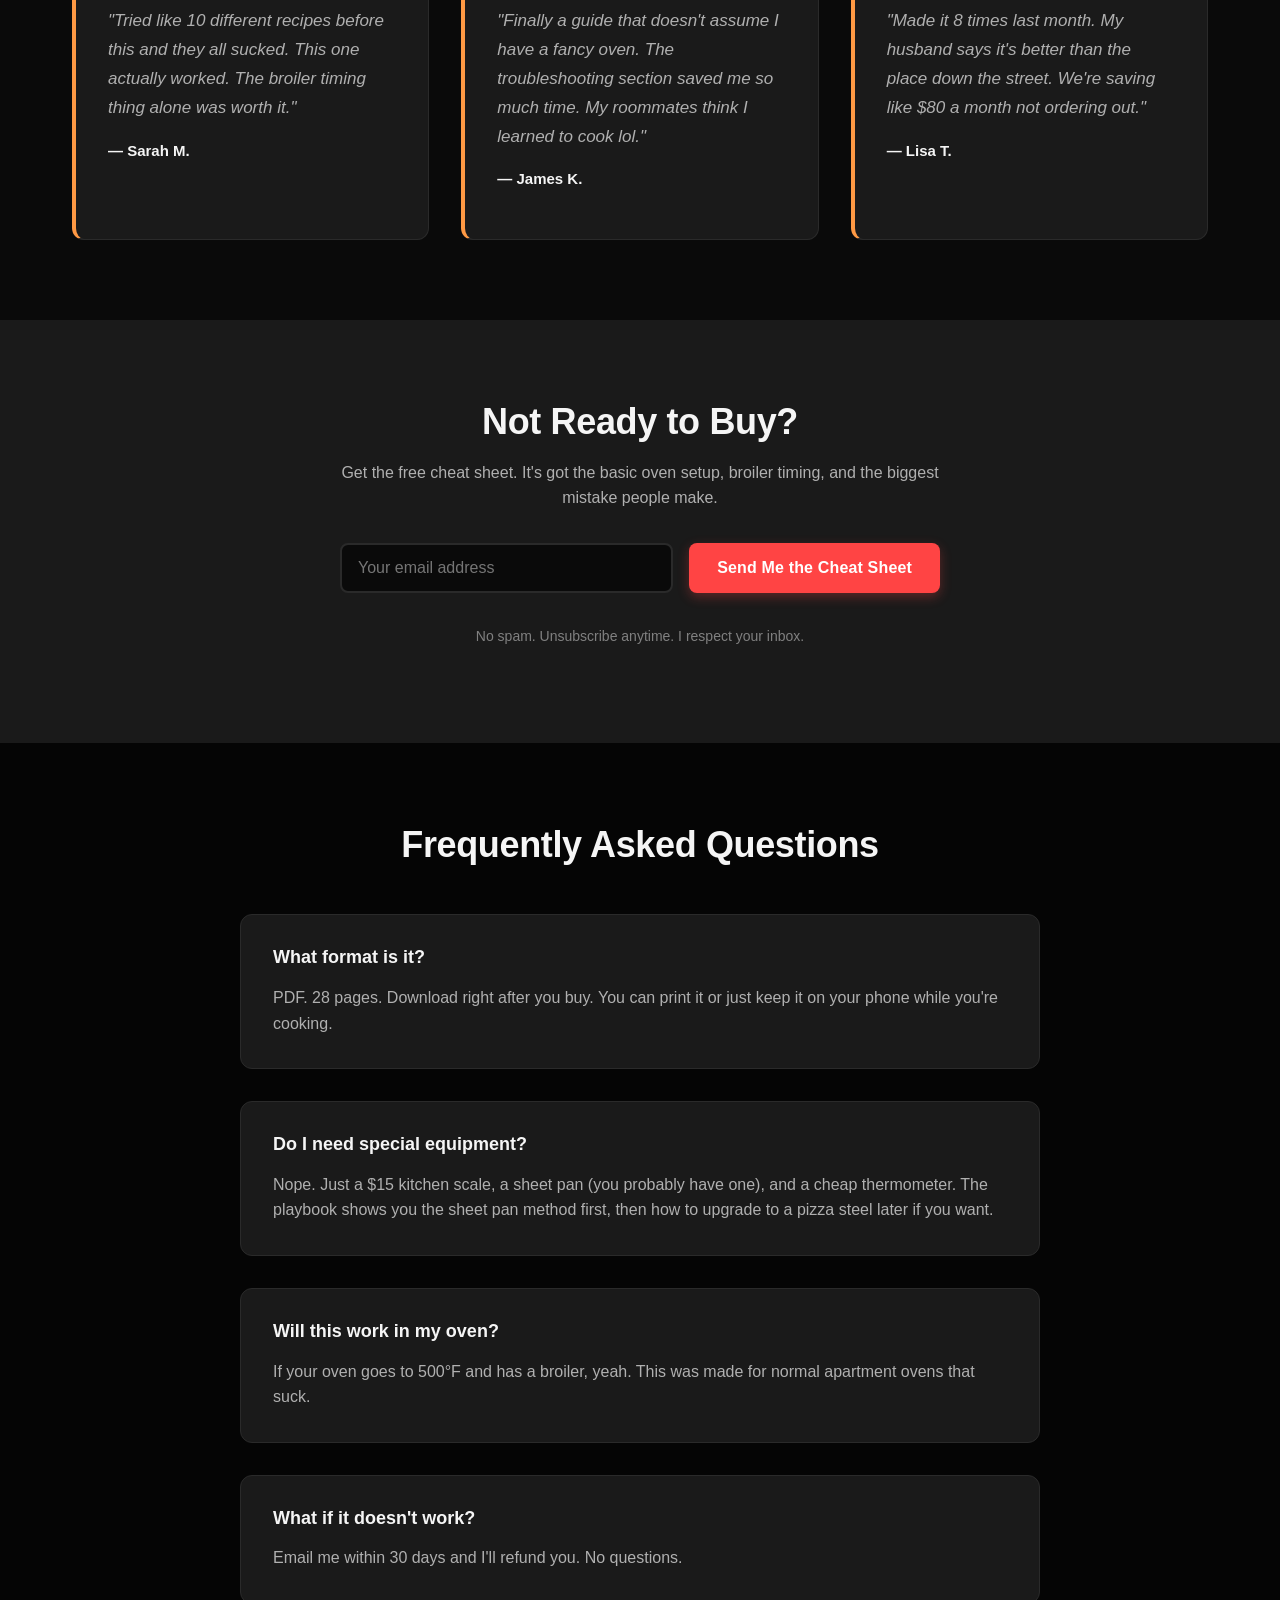
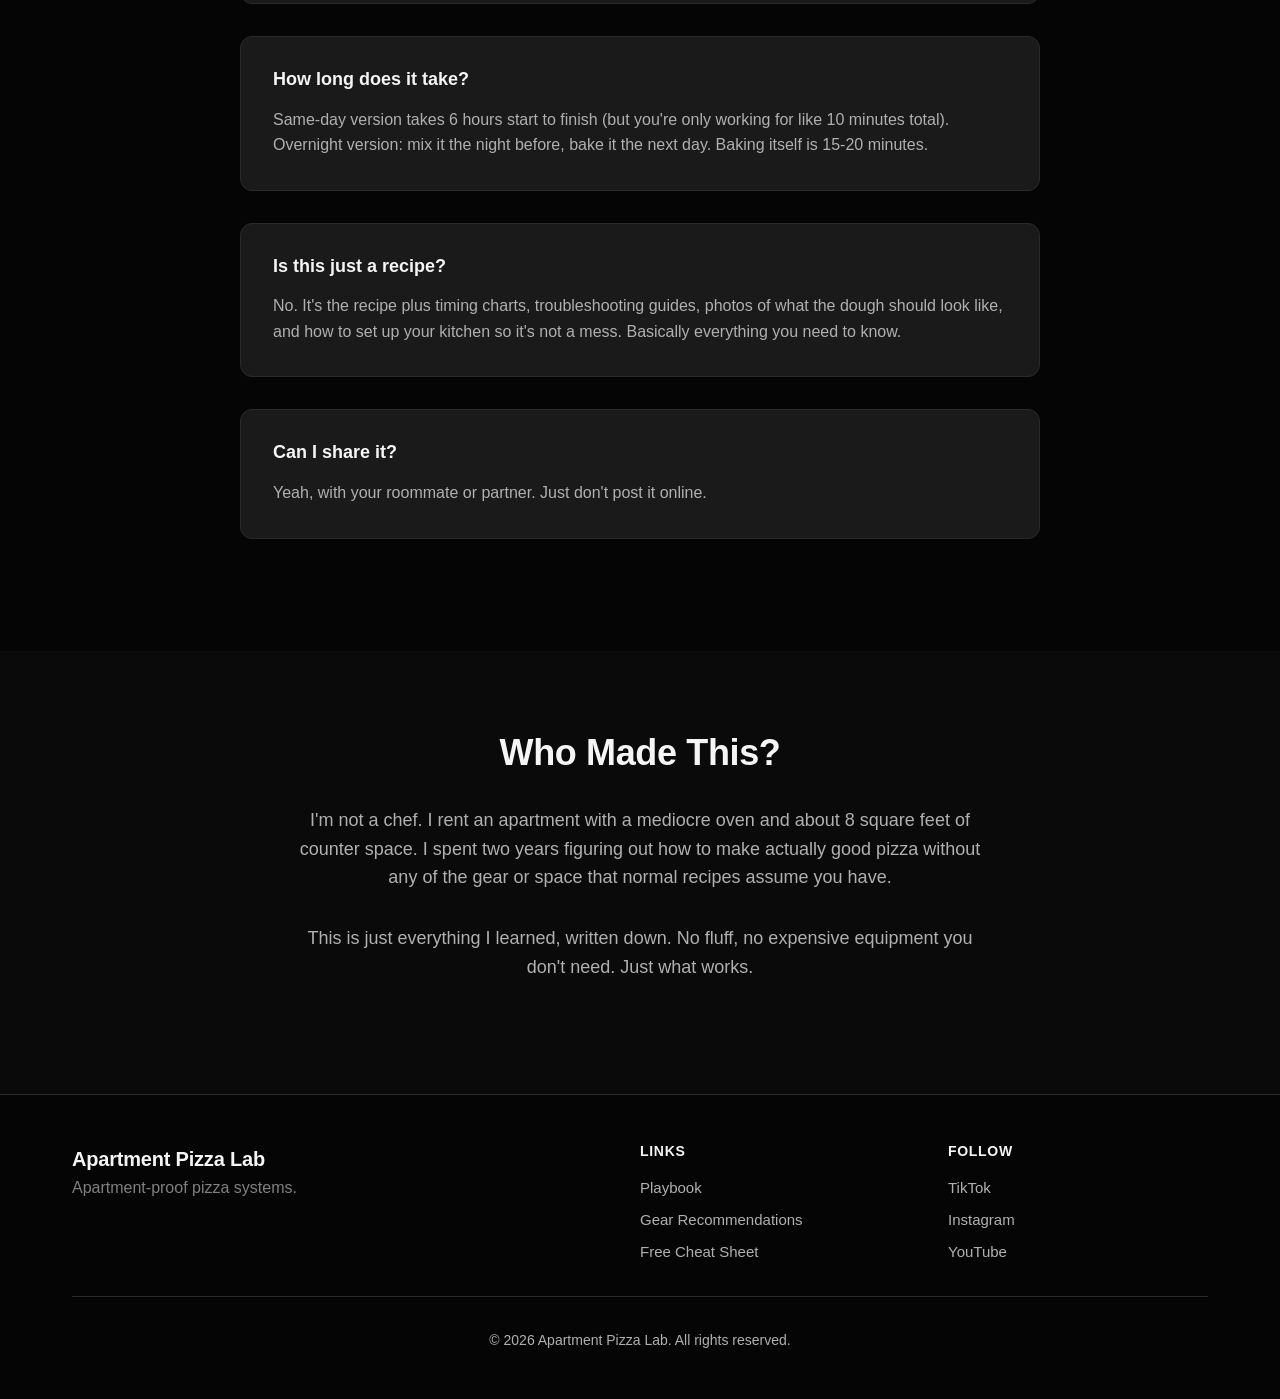
==== commit 4194467d: "Add final polish: trust indicator and CTA pulse animation - Added trust line under hero buttons (500" ====
--- a/index.html
+++ b/index.html
@@ -43,6 +43,7 @@
                     <a href="#playbook" class="btn btn-primary">Get the Playbook</a>
                     <a href="#free-guide" class="btn btn-secondary">Free Cheat Sheet</a>
                 </div>
+                <p class="hero-trust">500+ pizzas made. 30-day guarantee. Instant download.</p>
             </div>
         </div>
     </section>
--- a/css/styles.css
+++ b/css/styles.css
@@ -196,6 +196,23 @@
 .btn-large {
     padding: 1.125rem 2.5rem;
     font-size: 1.125rem;
+}
+
+/* Pulse animation for main CTA */
+@keyframes pulse {
+    0% {
+        box-shadow: 0 4px 12px rgba(255, 68, 68, 0.3);
+    }
+    50% {
+        box-shadow: 0 4px 20px rgba(255, 68, 68, 0.5);
+    }
+    100% {
+        box-shadow: 0 4px 12px rgba(255, 68, 68, 0.3);
+    }
+}
+
+#buy-playbook {
+    animation: pulse 2s ease-in-out infinite;
 }
 
 .btn-small {
@@ -293,6 +310,14 @@
     display: flex;
     gap: var(--spacing-sm);
     flex-wrap: wrap;
+    margin-bottom: var(--spacing-md);
+}
+
+.hero-trust {
+    color: var(--text-muted);
+    font-size: 0.875rem;
+    margin-top: var(--spacing-sm);
+    margin-bottom: 0;
 }
 
 /* ===========================
